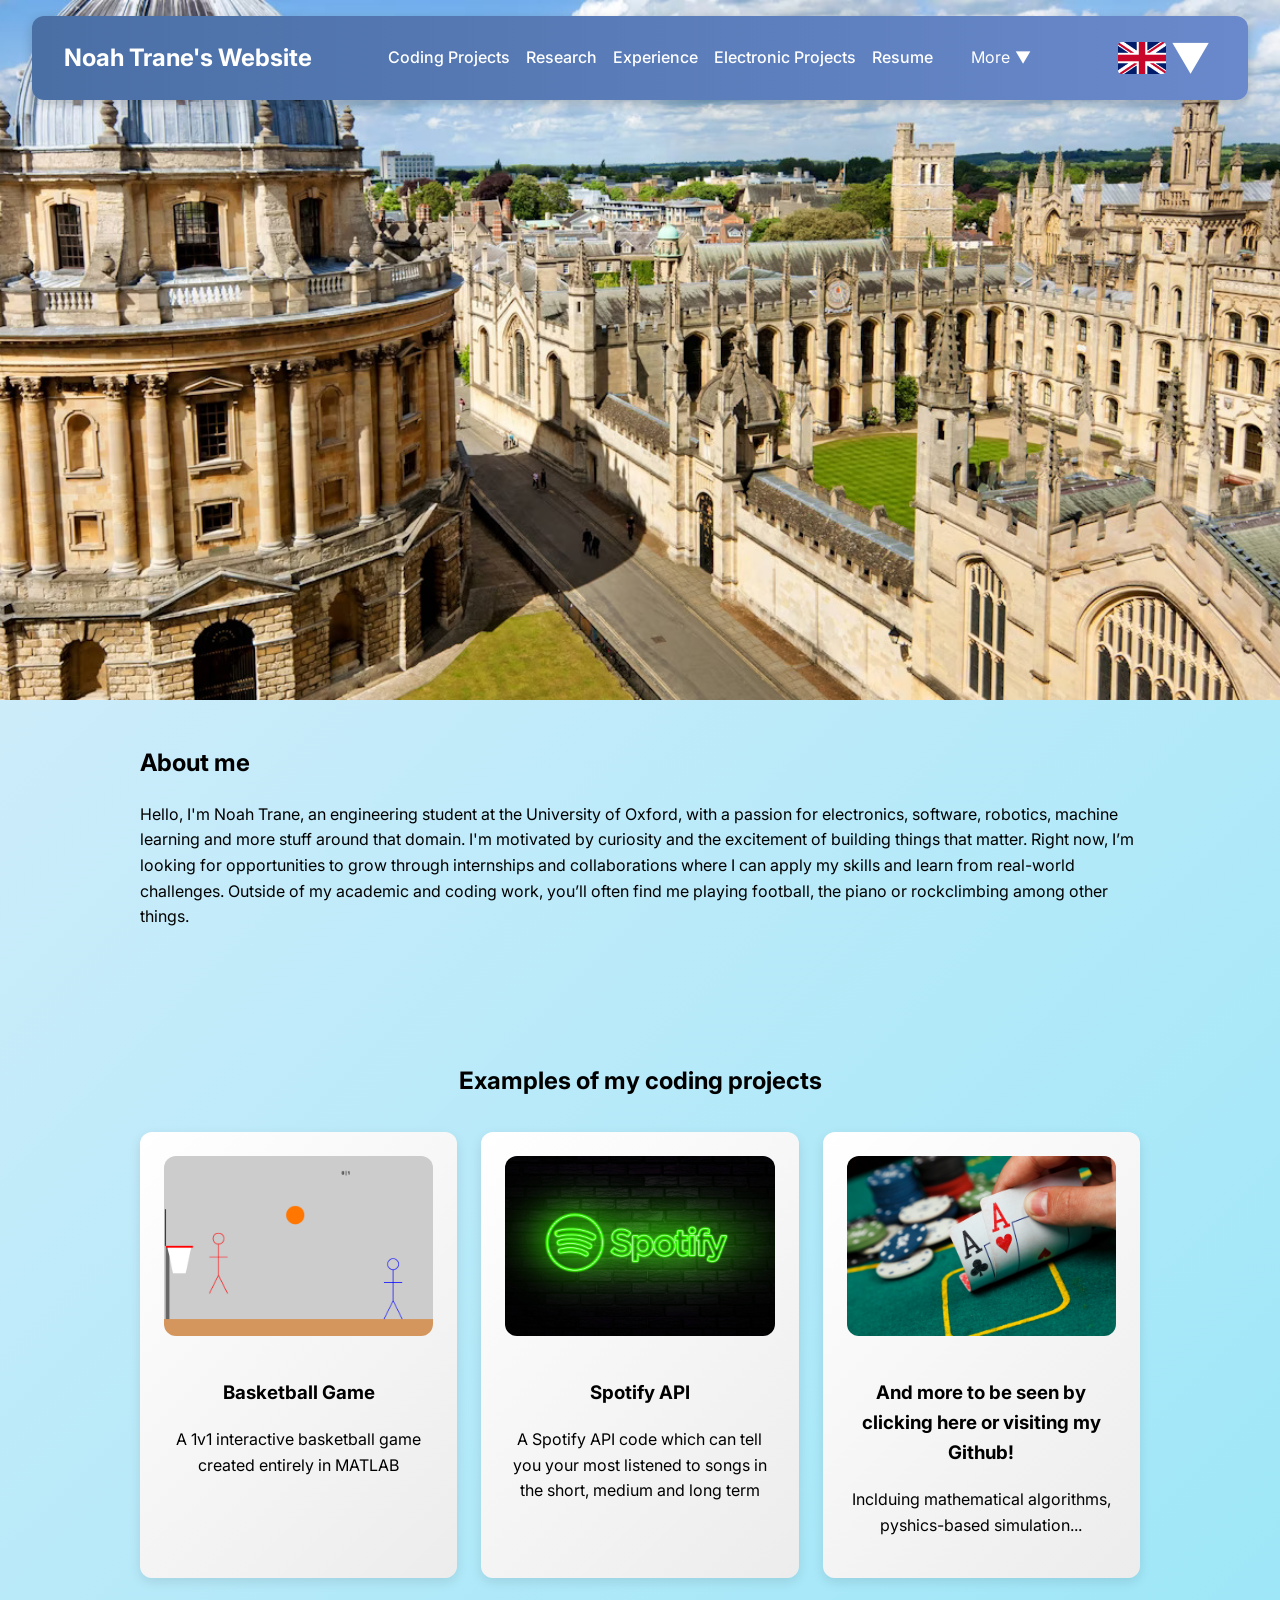
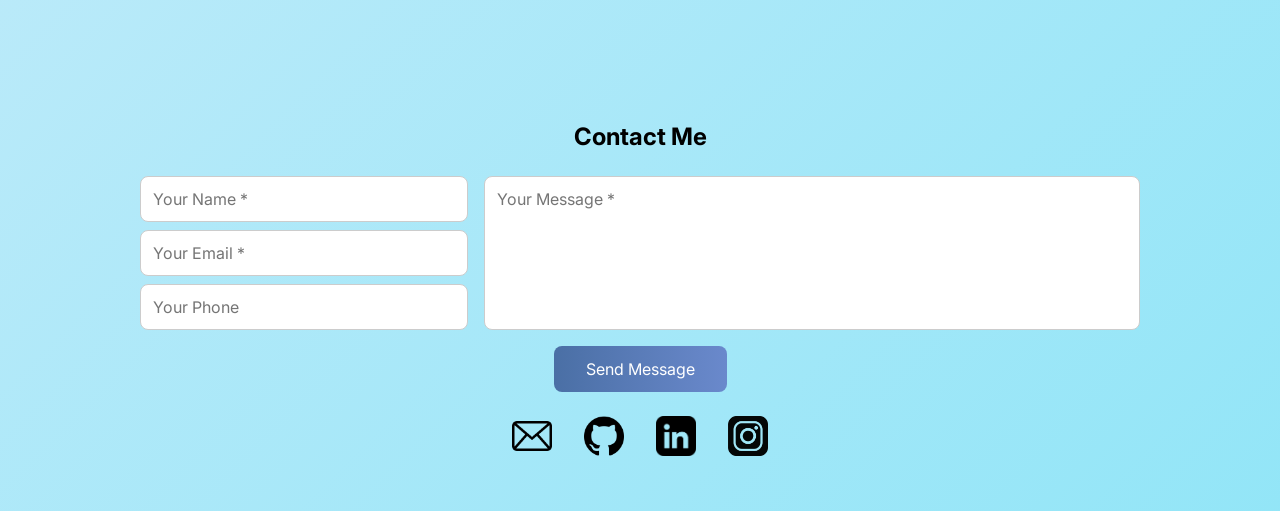
==== index.html @ 53fa706b "new clean version" ====
<!DOCTYPE html>
<html lang="en">
<head>
  <meta charset="UTF-8" />
  <meta name="viewport" content="width=device-width, initial-scale=1.0" />

  <title>Noah Trane | Portfolio</title>
  <link href="https://fonts.googleapis.com/css2?family=Inter:wght@400;600&display=swap" rel="stylesheet">
  <link rel="stylesheet" href="style.css" />
</head>
<body>


<!-- NAVBAR -->
  <header>
    <nav class="navbar">
      <h1 class="logo" data-i18n="header">Noah Trane's Website</h1>

      <ul class="nav-links">
        
        <li><a data-i18n="Coding-projects"></a></li>
        <li><a data-i18n="Research"></a></li>
        <li><a data-i18n="Experience"></a></li>
        <li><a data-i18n="Electronics"></a></li>
        <li><a data-i18n="CV" href="CV.pdf" target="_blank"></a></li>
        <li><a data-i18n="Contact""></a></li>
        <li class="dropdown">
            <button class="drop-btn">
             <p data-i18n="More"></p> <span class="arrow">▼</span>
            </button>
            <ul class="drop-menu">
                <li><a data-i18n="Personal"></a></li>
                <li><a href="#hobby">Hobbies</a></li>
                <li><a href="#blog">Blog</a></li>
                <li><a href="#random">Random Stuff</a></li>
                <li><a data-i18n="contact"></a></li>
              <li><a href="donations.html" data-i18n="donations"></a></li>
            </ul>
          </li>
      </ul>

      <div class="navbar-right">
        <div class="social-links">
          <a href="https://www.linkedin.com/in/noahtrane" target="_blank">
            <img src="linkedin.png" alt="LinkedIn">
          </a>
          <a href="https://github.com/noahtrane" target="_blank">
            <img src="github.png" alt="GitHub">
          </a>
          <a href="https://www.instagram.com/noah_trane/" target="_blank">
            <img src="instagram.png" alt="Instagram">
          </a>
        </div>
        
        <!-- NEW: hamburger menu button -->
        <button class="hamburger">☰</button>


        <div class="lang-switcher">
          <button class="lang-btn">
            <img src="uk.png" alt="UK" class="flag main-flag">
            <span class="arrow">▼</span>
          </button>
          <ul class="lang-menu">
            <li><button><img src="uk.png" alt="UK" class="flag"></button></li>
            <li><button><img src="france.png" alt="France" class="flag"></button></li>
          </ul>
        </div>
      </div>
    </nav>
  </header>

  

  <main>
    <section class="hero"></section>

    <!-- ABOUT ME -->
    <section id="about">
      <h2 data-i18n="about_title">About Me</h2>
      <p data-i18n="about"> bio </p>
    </section>


    <!-- CODING PROJECTS -->
    <section id="projects" class="projects">
      <h2 data-i18n="coding_title">Examples of my coding projects</h2>

      <div class="project-scroll">
        <div class="project-card">
          <img src="basketball2.png" alt="MATLAB Game Screenshot">
          <h3 data-i18n="basketball_title"></h3>
          <p data-i18n="basketball"></p>
        </div>

        <div class="project-card">
          <img src="spotify.jpg" alt="Poker">
          <h3 data-i18n="spotify_title"></h3>
          <p data-i18n="spotify"></p>
        </div>

        <div class="project-card">
          <img src="poker.jpg" alt="Placeholder">
          <h3 data-i18n="and-more-title"></h3>
          <p data-i18n="and-more"></p>
        </div>




      </div>
    </section>


  <section id="contact" class="contact">
    <h2>Contact Me</h2>
    
    <form class="contact-form" action="mailto:noah.trane.contact@gmail.com" method="post" enctype="text/plain">
      <div class="form-row">
        <div class="form-left">
          <input type="text" name="name" data-i18n-placeholder="placeholder_name" required>
          <input type="email" name="email" data-i18n-placeholder="placeholder_email" required>
          <input type="tel" name="phone" data-i18n-placeholder="placeholder_phone">
        </div>
        <div class="form-right">
          <textarea name="message" data-i18n-placeholder="placeholder_message" required></textarea>
        </div>

      </div>
      <div class="form-submit">
        <button type="submit" class="btn" data-i18n="send"></button>
      </div>
    </form>

    <div class="contact-links">
      <a href="mailto:noah.trane.contact@gmail.com">
        <img src="email.png" alt="email">
      </a>
      <a href="https://github.com/noahtrane" target="_blank">
        <img src="github.png" alt="github">
      </a>
      <a href="https://www.linkedin.com/in/noahtrane/" target="_blank">
        <img src="linkedin.png" alt="linkedin">
      </a>
      <a href="https://www.instagram.com/noah_trane/" target="_blank">
        <img src="instagram.png" alt="Instagram">
    </div>
  </section>





  </main>
</body>
</html>


<script>

  // --- NAVBAR SCROLLING --- //
  const navbar = document.querySelector('.navbar');
  let isScrolled = false;

  // Smooth scroll toggle (only fires when state changes)
  window.addEventListener('scroll', () => {
    if (window.scrollY > 10 && !isScrolled) {
      navbar.classList.add('scrolled');
      isScrolled = true;
    } else if (window.scrollY <= 10 && isScrolled) {
      navbar.classList.remove('scrolled');
      isScrolled = false;
    }
  });

  // --- HAMBURGER MENU --- //
  const hamburger = document.querySelector('.hamburger');
  const navLinks = document.querySelector('.nav-links');

  hamburger.addEventListener('click', () => {
    navLinks.classList.toggle('show');
  });


  // --- MORE MENU OPENING SYSTEM //

  const dropBtn = document.querySelector('.drop-btn');
  const dropMenu = document.querySelector('.drop-menu');

  dropBtn.addEventListener('click', () => {
    dropMenu.classList.toggle('show');
    dropBtn.classList.toggle('active');
  });

  // close if clicking outside
  document.addEventListener('click', (e) => {
    if (!dropBtn.contains(e.target) && !dropMenu.contains(e.target)) {
      dropMenu.classList.remove('show');
      dropBtn.classList.remove('active');
    }
  });

  // --- TRANSLATION SYSTEM --- //
  async function loadTranslations(lang) {
    try {
      const res = await fetch("translations.json");
      const translations = await res.json();

      // Update normal text
      document.querySelectorAll("[data-i18n]").forEach(el => {
        const key = el.getAttribute("data-i18n");
        if (translations[lang] && translations[lang][key]) {
          el.textContent = translations[lang][key];
        }
      });

      // Update placeholders
      document.querySelectorAll("[data-i18n-placeholder]").forEach(el => {
        const key = el.getAttribute("data-i18n-placeholder");
        if (translations[lang] && translations[lang][key]) {
          el.placeholder = translations[lang][key];
        }
      });

      // remember language in localStorage
      localStorage.setItem("preferredLang", lang);
    } catch (err) {
      console.error("Could not load translations:", err);
    }
  }



  // --- language switching logic ---
  const langBtn = document.querySelector('.lang-btn');
  const langMenu = document.querySelector('.lang-menu');
  const mainFlag = langBtn.querySelector('.flag'); // main flag <img>
  const menuFlags = document.querySelectorAll('.lang-menu .flag');

  // toggle dropdown
  langBtn.addEventListener('click', () => {
    langMenu.classList.toggle('show');
    langBtn.classList.toggle('active');
  });

  // close dropdown if clicking outside
  document.addEventListener('click', (e) => {
    if (!langBtn.contains(e.target) && !langMenu.contains(e.target)) {
      langMenu.classList.remove('show');
      langBtn.classList.remove('active');
    }
  });

  // when a flag is clicked
  menuFlags.forEach(flag => {
    flag.parentElement.addEventListener('click', () => {
      const lang = flag.alt === "UK" ? "en" : "fr";

      // update main flag image
      mainFlag.src = flag.src;
      mainFlag.alt = flag.alt;

      // load translations
      loadTranslations(lang);

      // close dropdown
      langMenu.classList.remove('show');
      langBtn.classList.remove('active');
    });
  });

const savedLang = localStorage.getItem("preferredLang");
const defaultLang = savedLang || "en"; // force English if nothing saved
loadTranslations(defaultLang);

// also update the main flag when loading
mainFlag.src = defaultLang === "en" ? "uk.png" : "france.png";
mainFlag.alt = defaultLang === "en" ? "UK" : "France";
</script>
---- style.css ----
/* --------------------
   BASE = MOBILE FIRST
   -------------------- */


/* BODY */

body {
  margin: 0;
  font-family: 'Inter', sans-serif;
  line-height: 1.6;
  padding: 0;

  background-image: url("phonebackground.jpg"),
                    linear-gradient(135deg, #dceefb, #91e5f7fb);
  background-repeat: no-repeat, no-repeat;
  background-position: center top, center;
  background-size: auto 700px, cover; /* 👈 fixed height */
  
}



/* NAVBAR */
header {
  position: sticky;
  top: 0;
  z-index: 1000;
  color: white;
}

/* Navbar header */

.navbar {
  display: flex;
  justify-content: space-between;
  align-items: center;
  padding: 0.75rem 1rem;
  background: linear-gradient(90deg, #4a6fa5, #6a89cc);
  backdrop-filter: blur(8px);
  border-radius: 12px;
  margin: 0.5rem 1rem;
  box-shadow: 0 4px 12px rgba(0,0,0,0.2);
  transition: all 1s ease;
}

.navbar.scrolled {
  margin: 0;
  border-radius: 0;
  border-left: none;
  border-right: none;
}

/* Nav links, hover, underline */
.nav-links a {
  text-decoration: none;
  color: white;
  font-weight: 500;
  position: relative;
}
.nav-links a::after {
  content: '';
  position: absolute;
  bottom: -4px;
  left: 0;
  width: 0;
  height: 2px;
  background: #e5f7fb;
  transition: width 0.3s;
}
.nav-links a:hover::after {
  width: 100%;
}
.nav-links > li {
  display: flex;
  align-items: center;
}
.nav-links a:hover {
  color: #ffffff;
}

/* Stuff in navbar */

.logo {
  margin: 0 auto;
  text-align: center;
  font-size: 1.2rem;
  font-weight: bold;
  text-decoration: none;
}

.navbar .social-links img {
  vertical-align: middle; /* aligns with text if inline */
  margin-top: 2px;       /* 👈 adjust up/down as needed */
}

.nav-links {
  list-style: none;
  gap: 1rem;
  margin: 0;
  padding: 0;
}

/* Right-hand side of navbar */
.navbar-right {
  display: flex;
  align-items: center;
  gap: 2rem;
}

/* Social links */
.social-links {
  display: flex;
  align-items: center;
  gap: 2rem;
}
.social-links img {
  width: 2.5rem;
  height: 2.5rem;
  object-fit: contain;
  cursor: pointer;
  transition: opacity 0.2s ease;
}
.social-links img:hover {
  opacity: 0.8;
}

/* Dropdown */
.dropdown { position: relative; }
.drop-btn {
  background: transparent;
  border: none;
  color: #fff;
  font: inherit;
  cursor: pointer;
  display: flex;
  align-items: center;
  gap: 0.3rem;
}
.drop-btn .arrow { transition: transform 0.3s ease; }
.drop-menu {
  display: none;
  position: absolute;
  top: 120%;
  left: 0;
  background: #121212;
  border-radius: 8px;
  list-style: none;
  margin: 0;
  padding: 0.5rem 0;
  box-shadow: 0 4px 12px rgba(0,0,0,0.2);
  min-width: 160px;
}
.drop-menu li a {
  display: block;
  padding: 0.5rem 1rem;
  text-decoration: none;
  color: white;
}
.drop-menu li a:hover { background: rgba(255,255,255,0.1); }
.drop-menu.show { display: block; }
.drop-btn.active .arrow { transform: rotate(180deg); }
.drop-menu li { display: block; }

/* mobile: hide nav, socials, lang */
.nav-links { display: none; }
.lang-switcher { display: none; }
.navbar .social-links { display: none; }

/* Hamburger (mobile only by default) */
.hamburger {
  position: absolute;
  left: 0.5rem;
  top: 44%;
  transform: translateY(-50%);
  font-size: 1.8rem;
  background: none;
  border: none;
  cursor: pointer;
}

/* nav links when menu toggled */
.nav-links.show {
  display: flex;
  flex-direction: column;
  position: absolute;
  top: 100%;
  left: 0;
  right: 0;
  background: white;
  padding: 1rem;
  box-shadow: 0 4px 8px rgba(0,0,0,0.2);
}

.drop-menu,
.lang-menu {
  position: static;
  box-shadow: none;
}



/* CONTACT FORM (mobile stacked) */
.form-row {
  flex-direction: column;
}
.form-right {
  flex: unset;
}



/* LANGUAGUE SWITCHER */
.lang-switcher { position: relative; }
.lang-btn {
  background: transparent;
  border: none;
  color: #fff;
  font-size: 2.5rem;
  display: flex;
  align-items: center;
  gap: 0.3rem;
  cursor: pointer;
}
.lang-btn img {
  width: 3rem;
  height: 2rem;
  border-radius: 4px;
}
.lang-menu {
  display: none;
  position: absolute;
  right: 0;
  top: 120%;
  background: #121212;
  border-radius: 8px;
  list-style: none;
  margin: 0;
  padding: 0.5rem 0;
  box-shadow: 0 4px 12px rgba(0,0,0,0.2);
}
.lang-menu img {
  width: 3rem;
  height: 2rem;
  border-radius: 4px;
}
.lang-menu li button {
  background: transparent;
  border: none;
  font-size: 2.5rem;
  cursor: pointer;
  padding: 0.5rem 1rem;
}
.lang-menu li button:hover { background: rgba(255,255,255,0.1); }
.lang-menu.show { display: block; }
.arrow { display: inline-block; transition: transform 0.3s ease; }
.lang-btn.active .arrow { transform: rotate(180deg); }

/* About section */
#about {
  padding-top: 17rem;
  margin-top: 17rem;
}

/* Main sections */
section {
  padding: 3rem;
  max-width: 1000px;
  margin: auto;
}

/* Projects */
.projects {
  padding: 3rem 2rem;
  background: transparent;
}

.projects h2 {
  text-align: center;
  margin-bottom: 2rem;
}

/* Card styling */
.project-card {
  background: linear-gradient(135deg, #ffffff, #ececec);
  border-radius: 12px;
  text-align: center;
  padding: 1.5rem;
  margin-bottom: 1.5rem;
  box-shadow: 0 4px 12px rgba(0,0,0,0.1);
  transition: transform 0.2s ease, box-shadow 0.2s ease;
}

.project-card img {
  width: 100%;
  height: 180px;
  object-fit: cover;
  border-radius: 12px;
  margin-bottom: 1rem;
}

.project-card:hover {
  transform: translateY(-5px);
  box-shadow: 0 6px 16px rgba(0,0,0,0.15);
  transition: 0.5s;
  border-radius: 12px;
}

/* ---- Responsive Layout ---- */

/* Default = stacked (mobile first) */
.project-scroll {
  display: grid;
  grid-template-columns: 1fr;
  gap: 1.5rem;
}

/* Contact */
input, textarea, button {
  font-family: inherit;
  font-size: 1rem;
}
.contact {
  max-width: 1000px;
  margin: auto;
  padding: 3rem 1rem;
  text-align: center;
}
.form-row { display: flex; gap: 1rem; align-items: stretch; margin-bottom: 0; }
.form-left { flex: 1; display: flex; flex-direction: column; gap: 0.5rem; }
.form-left input {
  padding: 0.75rem;
  border: 1px solid #ccc;
  border-radius: 8px;
  font-size: 1rem;
}
.form-right { flex: 2; display: flex; }
.form-right textarea {
  flex: 1;
  padding: 0.75rem;
  border: 1px solid #ccc;
  border-radius: 8px;
  font-size: 1rem;
  resize: none;
}
.form-submit { margin-top: 1rem; }
.btn {
  background: linear-gradient(90deg, #4a6fa5, #6a89cc);
  color: white;
  border: none;
  padding: 0.8rem 2rem;
  border-radius: 8px;
  font-size: 1rem;
  cursor: pointer;
  transition: transform 0.2s ease;
}
.btn:hover { transform: scale(1.05); }
.contact-links {
  display: flex;
  justify-content: center;
  gap: 2rem;
  margin-top: 1.5rem;
}
.contact-links img {
  width: 40px;
  height: 40px;
  object-fit: contain;
  transition: transform 0.2s ease, opacity 0.2s ease;
  cursor: pointer;
}
.contact-links img:hover {
  transform: scale(1.2);
  opacity: 0.8;
}

/* --------------------
   LARGE PHONE SMALL TABLET
   -------------------- */
@media (min-width: 481px) {
  body{
    background-image: url("tabletbackground.jpg"),
                      linear-gradient(135deg, #dceefb, #91e5f7fb);
    background-repeat: no-repeat, no-repeat;
    background-position: center top, center;
    background-size: auto 700px, cover; /* 👈 fixed height */
  }

}


/* --------------------
   TABLET LANDSCAPE
   -------------------- */
@media (min-width: 768px) {
  .project-scroll {
    grid-template-columns: repeat(2, 1fr);
  }
  .social-links { display: flex; gap: 2rem; }
}


/* --------------------
   DESKTOP & LAPTOP
   -------------------- */
@media (min-width: 1188px) {
  body {
    background-image: url("background.jpg"), linear-gradient(135deg, #dceefb, #91e5f7fb);
    background-repeat: no-repeat, no-repeat;
    background-position: center top, center;
    background-size: auto 700px, cover; /* 👈 fixed height */
  }

  .hamburger { display: none; }

  .nav-links { display: flex; gap: 1rem; }
  .navbar { display: flex; gap: 2rem; }
  .lang-switcher { display: inline-block; }
    
  .lang-switcher { display: inline-block; }

  .project-scroll {
    grid-template-columns: repeat(3, 1fr);
  }

  #about {
  padding-top: 16rem;
  margin-top: 16rem;
}
  .logo {
    margin: 0;
    font-size: 1.5rem;
  }

  .navbar {
    margin: 1rem 2rem;
    padding: 0.75rem 2rem;
  }

  .form-row {
    flex-direction: row;
    align-items: stretch;
  }
  .form-right { flex: 2; }
  .form-left { flex: 1; }

    .drop-menu {
    position: absolute;
    top: 120%;
    left: 0;
    background: #121212;
    border-radius: 8px;
    box-shadow: 0 4px 12px rgba(0,0,0,0.2);
    min-width: 160px;
    padding: 0.5rem 0;
    display: none; /* default hidden */
  }

  .drop-menu.show {
    display: block;
  }
  
}


/* --------------------
   LARGER LAPTOP & DESKTOPS
   -------------------- */
@media (min-width: 1404px) {

.navbar .social-links { display: flex; gap: 2rem; }

}
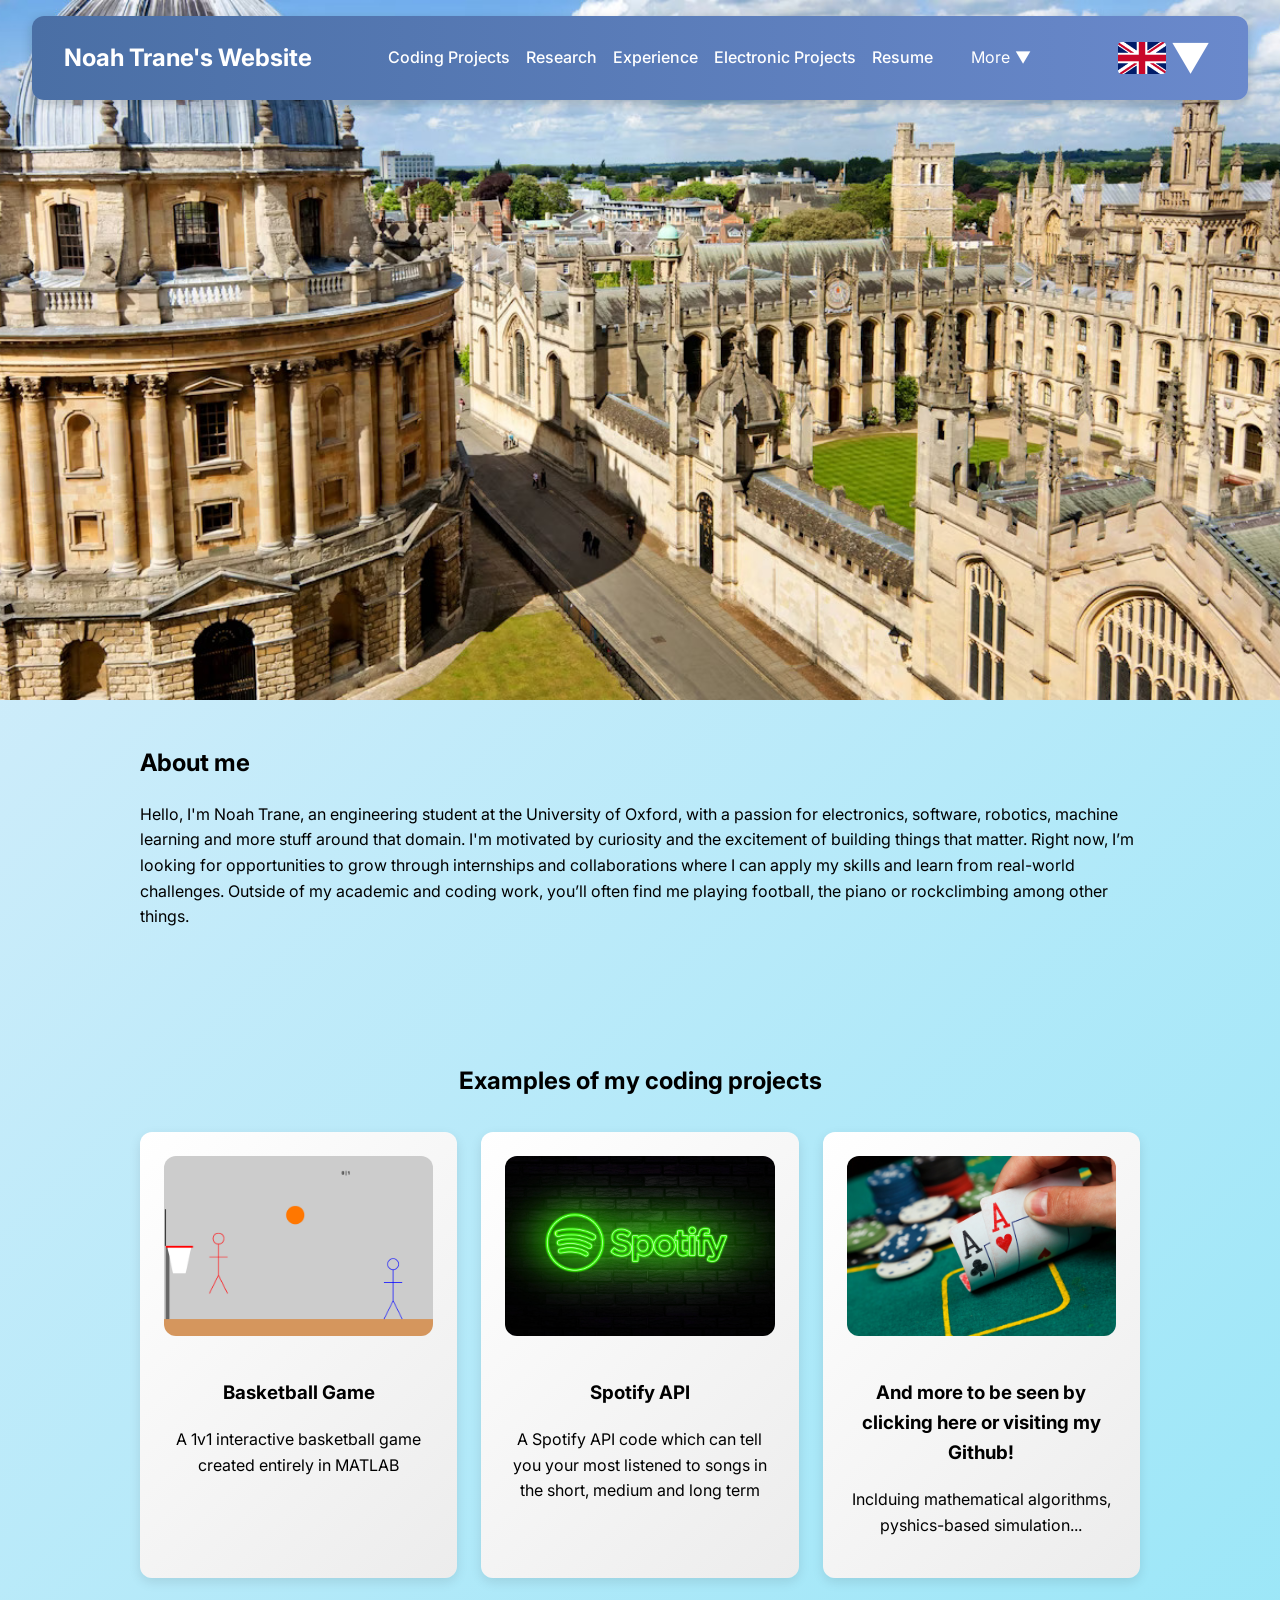
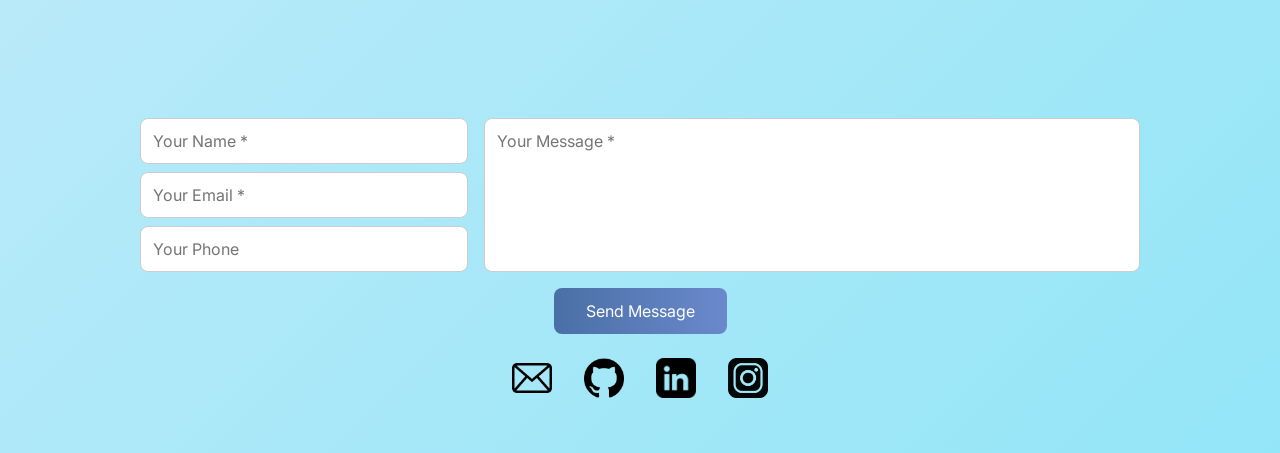
==== commit 8d1eb749: "update: styling, images, mobile fixes" ====
--- a/index.html
+++ b/index.html
@@ -14,25 +14,25 @@
 <!-- NAVBAR -->
   <header>
     <nav class="navbar">
-      <h1 class="logo" data-i18n="header">Noah Trane's Website</h1>
+      <h1 class="logo" data-i18n="header"></h1>
 
       <ul class="nav-links">
         
-        <li><a data-i18n="Coding-projects"></a></li>
-        <li><a data-i18n="Research"></a></li>
-        <li><a data-i18n="Experience"></a></li>
-        <li><a data-i18n="Electronics"></a></li>
+        <li><a href="progress.html" data-i18n="Coding-projects"></a></li>
+        <li><a href="progress.html" data-i18n="Research"></a></li>
+        <li><a href="progress.html" data-i18n="Experience"></a></li>
+        <li><a href="progress.html" data-i18n="Electronics"></a></li>
         <li><a data-i18n="CV" href="CV.pdf" target="_blank"></a></li>
-        <li><a data-i18n="Contact""></a></li>
+        <li><a href="progress.html" data-i18n="Contact""></a></li>
         <li class="dropdown">
             <button class="drop-btn">
              <p data-i18n="More"></p> <span class="arrow">▼</span>
             </button>
             <ul class="drop-menu">
-                <li><a data-i18n="Personal"></a></li>
-                <li><a href="#hobby">Hobbies</a></li>
-                <li><a href="#blog">Blog</a></li>
-                <li><a href="#random">Random Stuff</a></li>
+                <li><a href="progress.html" data-i18n="Personal"></a></li>
+                <li><a href="progress.html">Hobbies</a></li>
+                <li><a href="progress.html">Blog</a></li>
+                <li><a href="progress.html">Random Stuff</a></li>
                 <li><a data-i18n="contact"></a></li>
               <li><a href="donations.html" data-i18n="donations"></a></li>
             </ul>
@@ -77,33 +77,38 @@
 
     <!-- ABOUT ME -->
     <section id="about">
-      <h2 data-i18n="about_title">About Me</h2>
-      <p data-i18n="about"> bio </p>
+      <h2 data-i18n="about_title"></h2>
+      <p data-i18n="about"></p>
     </section>
 
 
     <!-- CODING PROJECTS -->
     <section id="projects" class="projects">
-      <h2 data-i18n="coding_title">Examples of my coding projects</h2>
+      <h2 data-i18n="coding_title"></h2>
 
       <div class="project-scroll">
-        <div class="project-card">
+        <a href="https://github.com/noahtrane/Basketball-game" target="_blank" class="project-card">
           <img src="basketball2.png" alt="MATLAB Game Screenshot">
           <h3 data-i18n="basketball_title"></h3>
           <p data-i18n="basketball"></p>
-        </div>
-
-        <div class="project-card">
-          <img src="spotify.jpg" alt="Poker">
+        </a>
+
+
+
+        <a href="https://github.com/noahtrane/Spotify-wrapped" class="project-card" target="_blank">
+          <img src="spotify.jpg" alt="Spotify project screenshot">
           <h3 data-i18n="spotify_title"></h3>
           <p data-i18n="spotify"></p>
-        </div>
-
-        <div class="project-card">
+        </a>
+
+         
+
+        <a href="https://github.com/noahtrane" target="_blank" class="project-card">
           <img src="poker.jpg" alt="Placeholder">
           <h3 data-i18n="and-more-title"></h3>
           <p data-i18n="and-more"></p>
-        </div>
+        </a>
+
 
 
 
@@ -113,7 +118,7 @@
 
 
   <section id="contact" class="contact">
-    <h2>Contact Me</h2>
+    <h2 data-i18n-placeholder="contact"> </h2>
     
     <form class="contact-form" action="mailto:noah.trane.contact@gmail.com" method="post" enctype="text/plain">
       <div class="form-row">
--- a/style.css
+++ b/style.css
@@ -177,6 +177,7 @@
   background: none;
   border: none;
   cursor: pointer;
+  color: black; /* or any color you want */
 }
 
 /* nav links when menu toggled */
@@ -273,6 +274,7 @@
 .projects {
   padding: 3rem 2rem;
   background: transparent;
+  
 }
 
 .projects h2 {
@@ -282,6 +284,7 @@
 
 /* Card styling */
 .project-card {
+  display: block; 
   background: linear-gradient(135deg, #ffffff, #ececec);
   border-radius: 12px;
   text-align: center;
@@ -289,6 +292,7 @@
   margin-bottom: 1.5rem;
   box-shadow: 0 4px 12px rgba(0,0,0,0.1);
   transition: transform 0.2s ease, box-shadow 0.2s ease;
+  text-decoration: none;
 }
 
 .project-card img {
@@ -306,7 +310,12 @@
   border-radius: 12px;
 }
 
-/* ---- Responsive Layout ---- */
+.project-card,
+.project-card h3,
+.project-card p {
+  text-decoration: none;
+  color: inherit;
+}
 
 /* Default = stacked (mobile first) */
 .project-scroll {
@@ -458,7 +467,7 @@
   .drop-menu.show {
     display: block;
   }
-  
+
 }
 
 
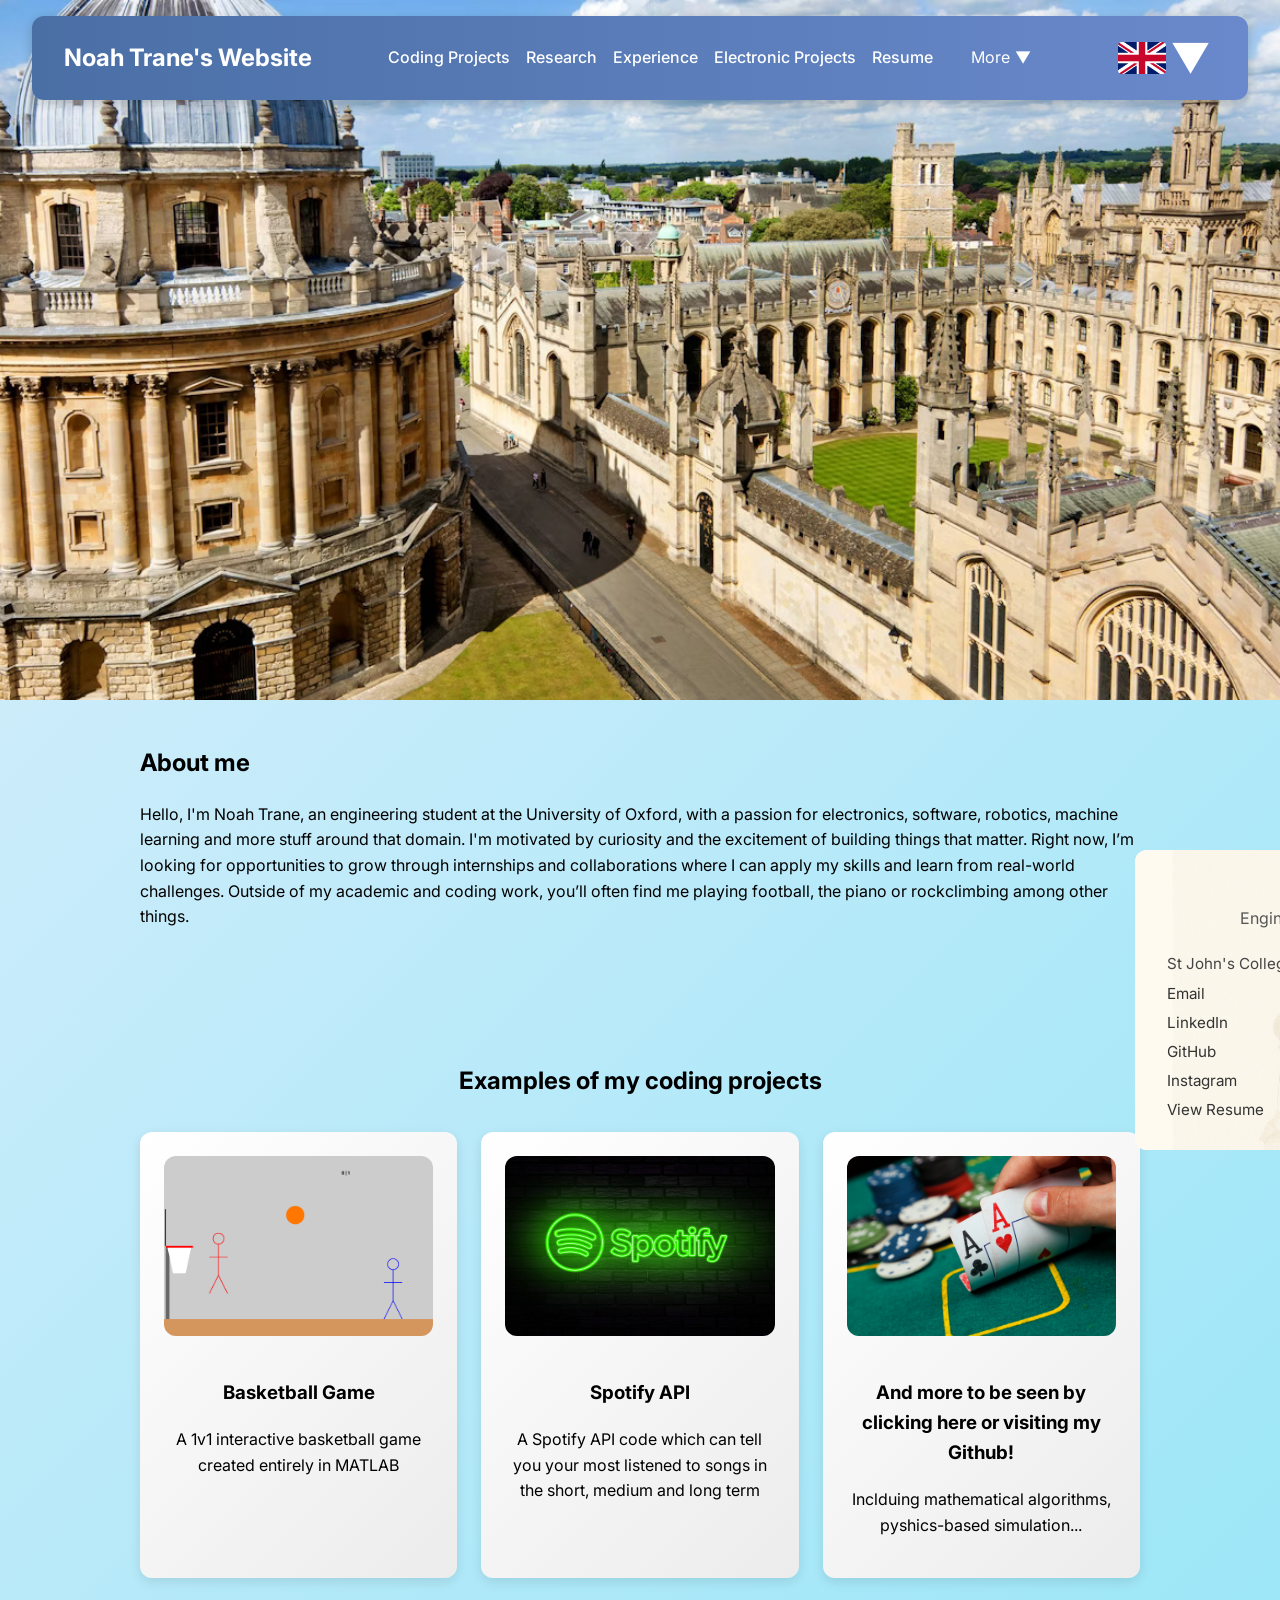
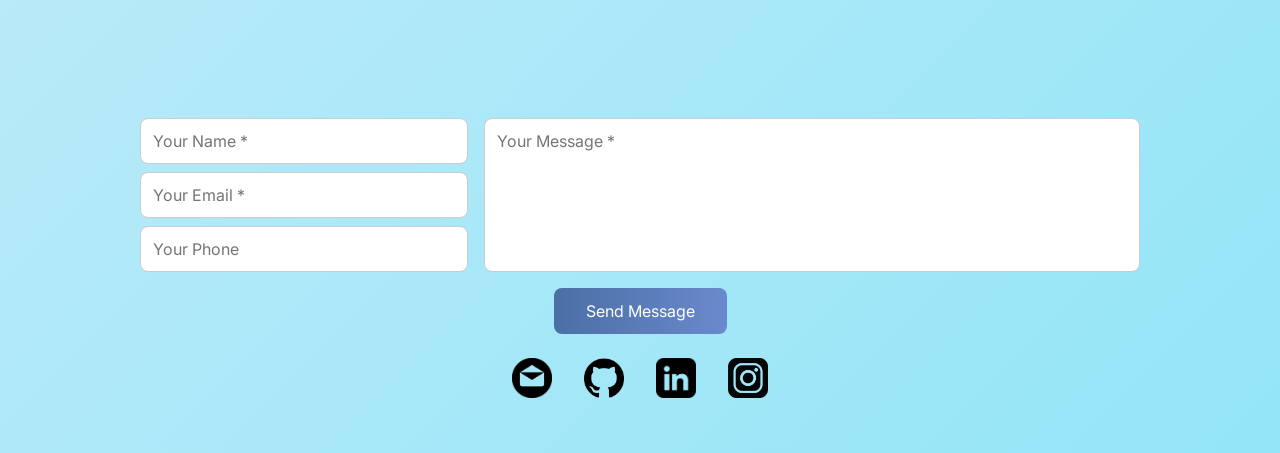
==== commit a94056b3: "new clean version" ====
--- a/index.html
+++ b/index.html
@@ -149,9 +149,37 @@
       </a>
       <a href="https://www.instagram.com/noah_trane/" target="_blank">
         <img src="instagram.png" alt="Instagram">
+      </a>
     </div>
   </section>
 
+
+  <!-- Business Card Widget -->
+  <div class="card-overlay"></div>
+
+  <div class="card-container" id="cardContainer">
+    <div class="card">
+      <!-- FRONT (blank white side) -->
+      <div class="card-face card-front">
+        <h2 data-i18n="name"></h2>
+        <p data-i18n="bio"></p>
+      <ul class="contact-list">
+      <li data-i18n="address"></li>
+      <li><a href="mailto:noah.trane.contact@gmail.com">Email</a></li>
+      <li><a href="https://www.linkedin.com/in/noahtrane" target="_blank">LinkedIn</a></li>
+      <li><a href="https://github.com/noahtrane" target="_blank">GitHub</a></li>
+      <li><a href="https://www.instagram.com/noah_trane/" target="_blank">Instagram</a></li>
+      <li><a href="CV.pdf" target="_blank">View Resume</a></li>
+    </ul>
+      </div>
+
+      <!-- BACK (info side) -->
+  <div class="card-face card-back">
+
+
+
+    <p class="tagline">“Creative coder & problem solver.”</p>
+  </div>
 
 
 
@@ -281,5 +309,34 @@
 // also update the main flag when loading
 mainFlag.src = defaultLang === "en" ? "uk.png" : "france.png";
 mainFlag.alt = defaultLang === "en" ? "UK" : "France";
+
+
+const cardContainer = document.getElementById("cardContainer");
+const card = cardContainer.querySelector(".card");
+const overlay = document.querySelector(".card-overlay");
+
+cardContainer.addEventListener("click", (e) => {
+  // ✅ don’t flip if a link (or child of link) is clicked
+  if (e.target.tagName === "A") {
+    return;
+  }
+
+  if (!cardContainer.classList.contains("open")) {
+    cardContainer.classList.add("open");
+    overlay.classList.add("active");
+  } else if (!card.classList.contains("flipped")) {
+    card.classList.add("flipped");
+  } else {
+    card.classList.remove("flipped");
+  }
+});
+
+// Close when clicking outside card
+overlay.addEventListener("click", () => {
+  cardContainer.classList.remove("open");
+  card.classList.remove("flipped");
+  overlay.classList.remove("active");
+});
+
 </script>
 
--- a/style.css
+++ b/style.css
@@ -452,21 +452,182 @@
   .form-right { flex: 2; }
   .form-left { flex: 1; }
 
-    .drop-menu {
-    position: absolute;
-    top: 120%;
-    left: 0;
-    background: #121212;
-    border-radius: 8px;
-    box-shadow: 0 4px 12px rgba(0,0,0,0.2);
-    min-width: 160px;
-    padding: 0.5rem 0;
-    display: none; /* default hidden */
-  }
+  .drop-menu {
+  position: absolute;
+  top: 120%;
+  left: 0;
+  background: #121212;
+  border-radius: 8px;
+  box-shadow: 0 4px 12px rgba(0,0,0,0.2);
+  min-width: 160px;
+  padding: 0.5rem 0;
+  display: none; /* default hidden */
+}
 
   .drop-menu.show {
     display: block;
   }
+/* ====== BUSINESS CARD WIDGET (MINIMAL) ====== */
+
+/* overlay */
+.card-overlay {
+  position: fixed;
+  inset: 0;
+  background: rgba(0,0,0,0.4);
+  opacity: 0;
+  pointer-events: none;
+  transition: opacity 0.3s ease;
+  z-index: 999;
+}
+.card-overlay.active {
+  opacity: 1;
+  pointer-events: auto;
+}
+
+/* container */
+.card-container {
+  position: fixed;
+  bottom: -250px; /* push further down */
+  right: -380px;  /* push further left */
+  width: 525px;
+  height: 300px;
+  cursor: pointer;
+  z-index: 1000;
+  transition: right 0.6s ease, bottom 0.6s ease, transform 0.6s ease;
+}
+
+
+/* open = slide into center */
+.card-container.open {
+  bottom: 50%;
+  right: 50%;
+  transform: translate(50%, 50%);
+}
+
+/* card */
+.card {
+  width: 100%;
+  height: 100%;
+  position: relative;
+  transform-style: preserve-3d;
+  transition: transform 0.6s ease;
+  background: #fff;
+  border-radius: 0; /* square corners */
+  border-radius: 12px;
+}
+
+/* flip state */
+.card.flipped {
+  transform: rotateY(180deg);
+}
+
+/* faces */
+.card-face {
+  position: absolute;
+  inset: 0;
+  backface-visibility: hidden;
+  display: flex;
+  justify-content: center;
+  align-items: center;
+  border-radius: 12px;
+}
+
+/* front = blank white */
+.card-front {
+  background: url("radcam.png");
+  background-repeat: no-repeat;         /* don’t repeat */
+  background-position: center;
+  background-size: 100%;
+  color: #333;
+  display: flex;
+  flex-direction: column;
+  justify-content: flex-start;  /* stack from top */
+  align-items: flex-start;      /* align left */
+  padding: 1.5rem 2rem;
+  text-align: left;
+}
+
+.card-front h2 {
+  position: absolute;
+  top: 1rem;          /* push to top */
+  left: 50%;
+  transform: translateX(-50%); /* center horizontally only */
+  margin: 0;
+  font-size: 1.6rem;
+  font-weight: 600;
+  
+}
+.card-front p {
+  align-self: center;       /* 👈 center the tagline only */
+  margin: 2rem 0 0;
+  font-size: 1rem;
+  color: #555;
+  text-align: center;       /* text centered inside its own width */
+}
+
+.card-back {
+  background: url("bod.png");
+  background-repeat: no-repeat;         /* don’t repeat */
+  background-position: center;
+  background-size: 100%;
+  transform: rotateY(180deg);
+  padding: 1.5rem 2rem;
+  display: flex;
+  flex-direction: column;
+  justify-content: flex-start;
+  text-align: left;
+}
+
+.card-back h3 {
+  margin: 0;
+  font-size: 1.4rem;
+  color: #333;
+}
+
+.card-back .subtitle {
+  margin: 0.2rem 0 1rem;
+  font-size: 1rem;
+  color: #555;
+}
+
+.contact-list {
+  list-style: none;
+  padding: 0;
+  margin: 1rem 0 0;
+  text-align: left;
+}
+
+.contact-list li {
+  margin: 0.3rem 0;
+  font-size: 0.95rem;
+  color: #444;
+}
+
+.contact-list a {
+  color: #333;              /* dark grey, matches text */
+  text-decoration: none;
+  text-decoration: none;
+  transition: color 0.3s ease;
+  
+}
+
+.contact-list a:hover {
+  color: #2b4f72;
+  text-decoration: underline;
+}
+
+.card-back .tagline {
+  margin-top: auto; /* pushes tagline to bottom */
+  font-size: 0.9rem;
+  color: #666;
+  font-style: italic;
+  text-align: center;
+}
+
+
+
+
+
 
 }
 
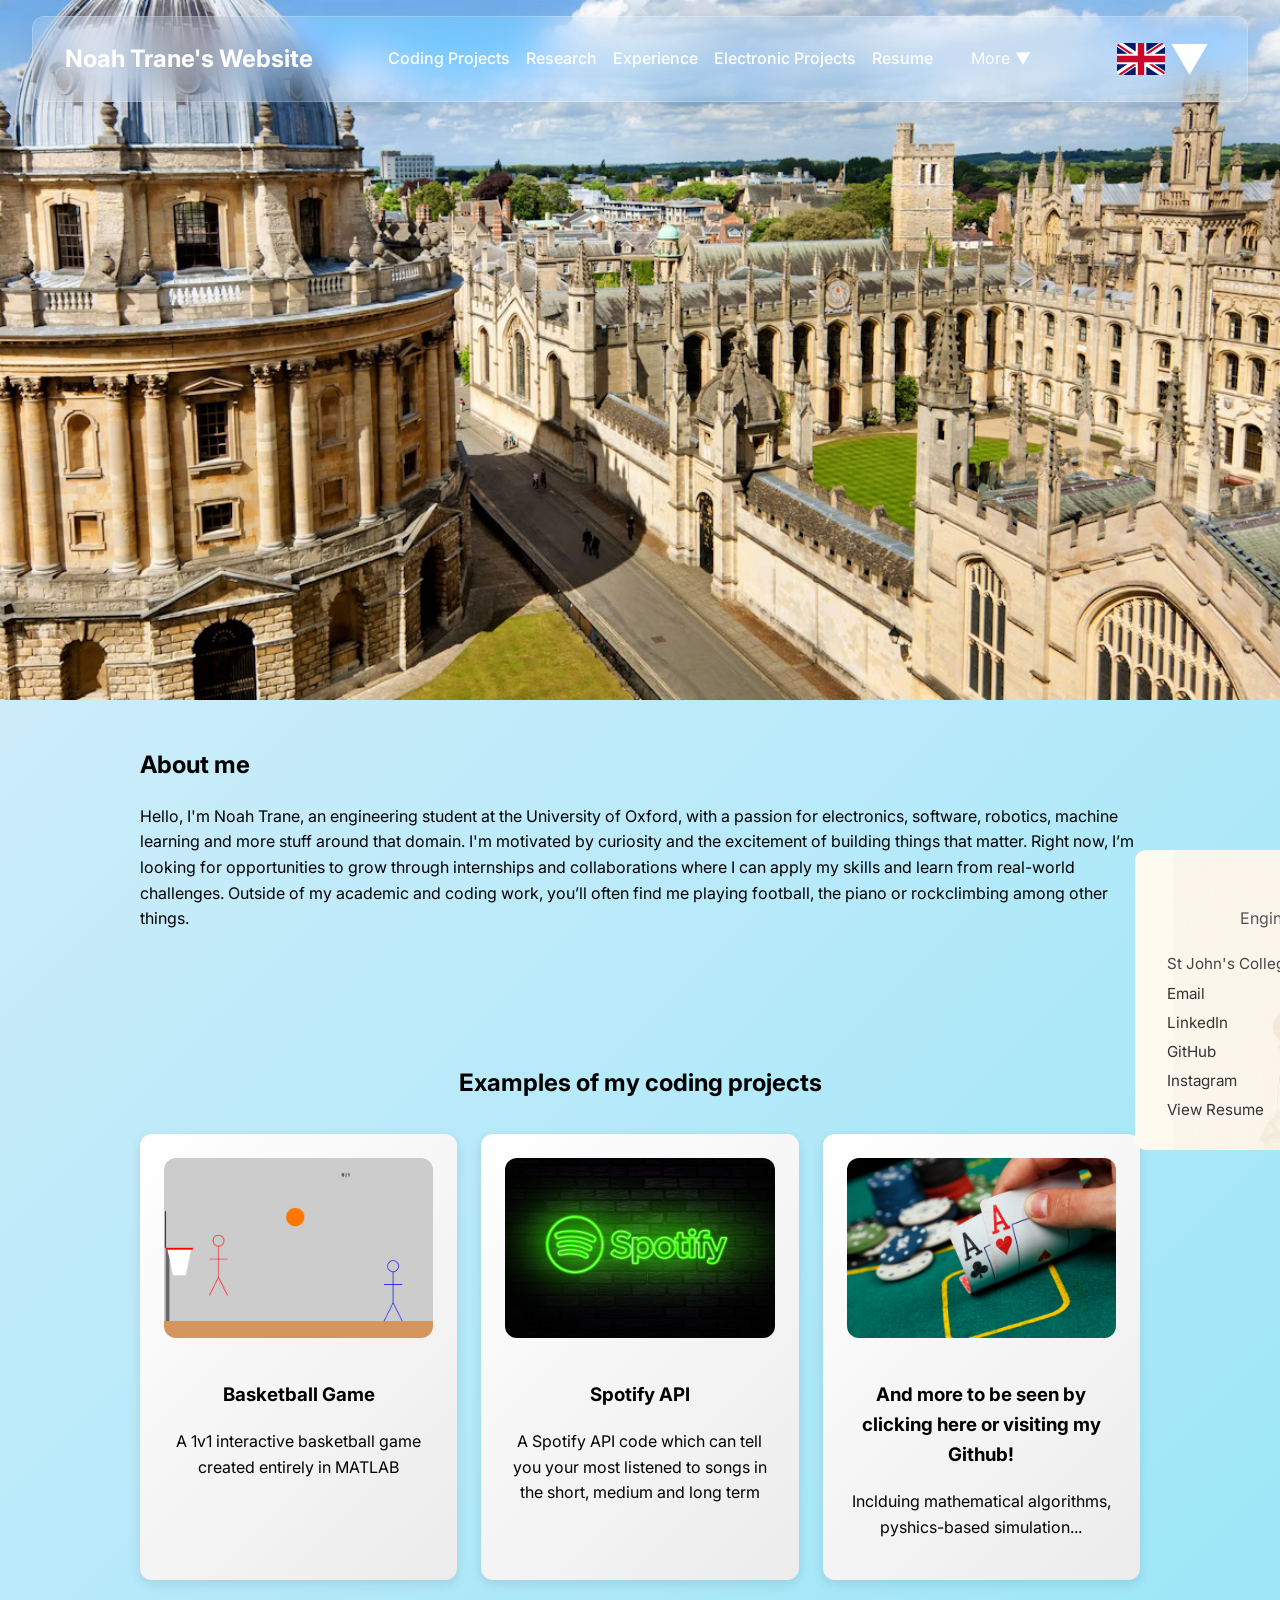
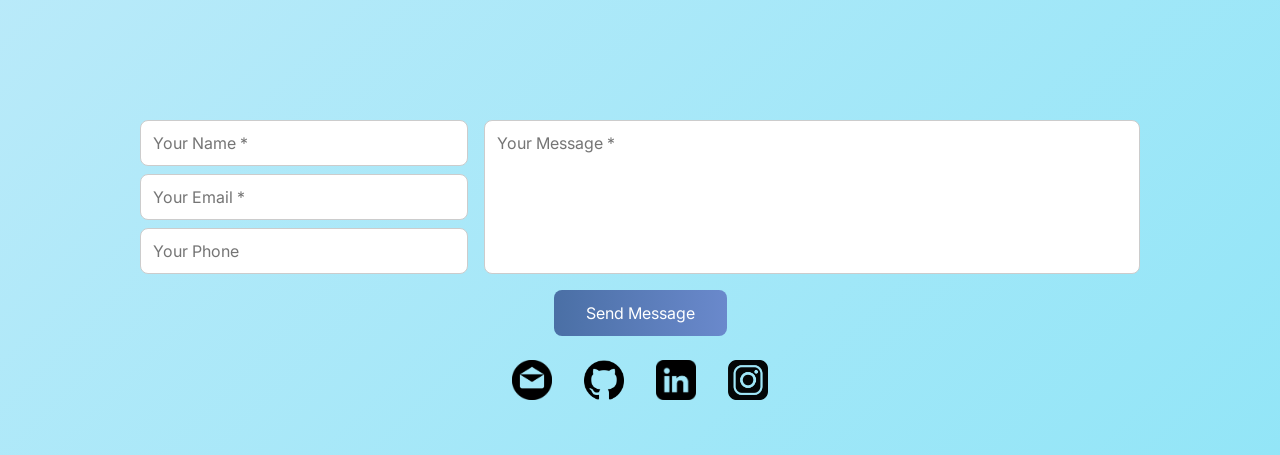
==== commit d491bd08: "new clean version" ====
--- a/index.html
+++ b/index.html
@@ -3,59 +3,58 @@
 <head>
   <meta charset="UTF-8" />
   <meta name="viewport" content="width=device-width, initial-scale=1.0" />
-
   <title>Noah Trane | Portfolio</title>
+
+  <!-- Fonts & Styles -->
   <link href="https://fonts.googleapis.com/css2?family=Inter:wght@400;600&display=swap" rel="stylesheet">
   <link rel="stylesheet" href="style.css" />
 </head>
 <body>
 
-
-<!-- NAVBAR -->
+  <!-- ================= NAVBAR ================= -->
   <header>
     <nav class="navbar">
       <h1 class="logo" data-i18n="header"></h1>
 
+      <!-- Navigation Links -->
       <ul class="nav-links">
-        
         <li><a href="progress.html" data-i18n="Coding-projects"></a></li>
         <li><a href="progress.html" data-i18n="Research"></a></li>
         <li><a href="progress.html" data-i18n="Experience"></a></li>
         <li><a href="progress.html" data-i18n="Electronics"></a></li>
-        <li><a data-i18n="CV" href="CV.pdf" target="_blank"></a></li>
-        <li><a href="progress.html" data-i18n="Contact""></a></li>
+        <li><a href="CV.pdf" target="_blank" data-i18n="CV"></a></li>
+        <li><a href="progress.html" data-i18n="Contact"></a></li>
+
+        <!-- Dropdown Menu -->
         <li class="dropdown">
-            <button class="drop-btn">
-             <p data-i18n="More"></p> <span class="arrow">▼</span>
-            </button>
-            <ul class="drop-menu">
-                <li><a href="progress.html" data-i18n="Personal"></a></li>
-                <li><a href="progress.html">Hobbies</a></li>
-                <li><a href="progress.html">Blog</a></li>
-                <li><a href="progress.html">Random Stuff</a></li>
-                <li><a data-i18n="contact"></a></li>
-              <li><a href="donations.html" data-i18n="donations"></a></li>
-            </ul>
-          </li>
+          <button class="drop-btn">
+            <p data-i18n="More"></p> <span class="arrow">▼</span>
+          </button>
+          <ul class="drop-menu">
+            <li><a href="progress.html" data-i18n="Personal"></a></li>
+            <li><a href="progress.html">Hobbies</a></li>
+            <li><a href="progress.html">Blog</a></li>
+            <li><a href="progress.html">Random Stuff</a></li>
+            <li><a data-i18n="contact"></a></li>
+            <li><a href="donations.html" data-i18n="donations"></a></li>
+          </ul>
+        </li>
       </ul>
 
+      <!-- Right Side: Socials, Hamburger, Language -->
       <div class="navbar-right">
+
+        <!-- Social Links -->
         <div class="social-links">
-          <a href="https://www.linkedin.com/in/noahtrane" target="_blank">
-            <img src="linkedin.png" alt="LinkedIn">
-          </a>
-          <a href="https://github.com/noahtrane" target="_blank">
-            <img src="github.png" alt="GitHub">
-          </a>
-          <a href="https://www.instagram.com/noah_trane/" target="_blank">
-            <img src="instagram.png" alt="Instagram">
-          </a>
-        </div>
-        
-        <!-- NEW: hamburger menu button -->
+          <a href="https://www.linkedin.com/in/noahtrane" target="_blank"><img src="linkedin.png" alt="LinkedIn"></a>
+          <a href="https://github.com/noahtrane" target="_blank"><img src="github.png" alt="GitHub"></a>
+          <a href="https://www.instagram.com/noah_trane/" target="_blank"><img src="instagram.png" alt="Instagram"></a>
+        </div>
+
+        <!-- Hamburger Menu -->
         <button class="hamburger">☰</button>
 
-
+        <!-- Language Switcher -->
         <div class="lang-switcher">
           <button class="lang-btn">
             <img src="uk.png" alt="UK" class="flag main-flag">
@@ -70,9 +69,10 @@
     </nav>
   </header>
 
-  
-
+  <!-- ================= MAIN CONTENT ================= -->
   <main>
+
+    <!-- HERO -->
     <section class="hero"></section>
 
     <!-- ABOUT ME -->
@@ -81,121 +81,107 @@
       <p data-i18n="about"></p>
     </section>
 
-
     <!-- CODING PROJECTS -->
     <section id="projects" class="projects">
       <h2 data-i18n="coding_title"></h2>
-
       <div class="project-scroll">
+
+        <!-- Basketball Game -->
         <a href="https://github.com/noahtrane/Basketball-game" target="_blank" class="project-card">
           <img src="basketball2.png" alt="MATLAB Game Screenshot">
           <h3 data-i18n="basketball_title"></h3>
           <p data-i18n="basketball"></p>
         </a>
 
-
-
-        <a href="https://github.com/noahtrane/Spotify-wrapped" class="project-card" target="_blank">
+        <!-- Spotify Wrapped -->
+        <a href="https://github.com/noahtrane/Spotify-wrapped" target="_blank" class="project-card">
           <img src="spotify.jpg" alt="Spotify project screenshot">
           <h3 data-i18n="spotify_title"></h3>
           <p data-i18n="spotify"></p>
         </a>
 
-         
-
+        <!-- More Projects -->
         <a href="https://github.com/noahtrane" target="_blank" class="project-card">
           <img src="poker.jpg" alt="Placeholder">
           <h3 data-i18n="and-more-title"></h3>
           <p data-i18n="and-more"></p>
         </a>
 
-
-
-
-
       </div>
     </section>
 
-
-  <section id="contact" class="contact">
-    <h2 data-i18n-placeholder="contact"> </h2>
-    
-    <form class="contact-form" action="mailto:noah.trane.contact@gmail.com" method="post" enctype="text/plain">
-      <div class="form-row">
-        <div class="form-left">
-          <input type="text" name="name" data-i18n-placeholder="placeholder_name" required>
-          <input type="email" name="email" data-i18n-placeholder="placeholder_email" required>
-          <input type="tel" name="phone" data-i18n-placeholder="placeholder_phone">
-        </div>
-        <div class="form-right">
-          <textarea name="message" data-i18n-placeholder="placeholder_message" required></textarea>
-        </div>
-
+    <!-- CONTACT -->
+    <section id="contact" class="contact">
+      <h2 data-i18n-placeholder="contact"></h2>
+
+      <!-- Contact Form -->
+      <form class="contact-form" action="mailto:noah.trane.contact@gmail.com" method="post" enctype="text/plain">
+        <div class="form-row">
+
+          <!-- Left Inputs -->
+          <div class="form-left">
+            <input type="text" name="name" data-i18n-placeholder="placeholder_name" required>
+            <input type="email" name="email" data-i18n-placeholder="placeholder_email" required>
+            <input type="tel" name="phone" data-i18n-placeholder="placeholder_phone">
+          </div>
+
+          <!-- Right Inputs -->
+          <div class="form-right">
+            <textarea name="message" data-i18n-placeholder="placeholder_message" required></textarea>
+          </div>
+        </div>
+
+        <!-- Submit Button -->
+        <div class="form-submit">
+          <button type="submit" class="btn" data-i18n="send"></button>
+        </div>
+      </form>
+
+      <!-- Contact Links -->
+      <div class="contact-links">
+        <a href="mailto:noah.trane.contact@gmail.com"><img src="email.png" alt="email"></a>
+        <a href="https://github.com/noahtrane" target="_blank"><img src="github.png" alt="github"></a>
+        <a href="https://www.linkedin.com/in/noahtrane/" target="_blank"><img src="linkedin.png" alt="linkedin"></a>
+        <a href="https://www.instagram.com/noah_trane/" target="_blank"><img src="instagram.png" alt="Instagram"></a>
       </div>
-      <div class="form-submit">
-        <button type="submit" class="btn" data-i18n="send"></button>
+    </section>
+
+    <!-- ================= BUSINESS CARD ================= -->
+    <div class="card-overlay"></div>
+    <div class="card-container" id="cardContainer">
+      <div class="card">
+
+        <!-- Front -->
+        <div class="card-face card-front">
+          <h2 data-i18n="name"></h2>
+          <p data-i18n="bio"></p>
+          <ul class="contact-list">
+            <li data-i18n="address"></li>
+            <li><a href="mailto:noah.trane.contact@gmail.com">Email</a></li>
+            <li><a href="https://www.linkedin.com/in/noahtrane" target="_blank">LinkedIn</a></li>
+            <li><a href="https://github.com/noahtrane" target="_blank">GitHub</a></li>
+            <li><a href="https://www.instagram.com/noah_trane/" target="_blank">Instagram</a></li>
+            <li><a href="CV.pdf" target="_blank">View Resume</a></li>
+          </ul>
+        </div>
+
+        <!-- Back -->
+        <div class="card-face card-back">
+          <p class="tagline">“Creative coder & problem solver.”</p>
+        </div>
+
       </div>
-    </form>
-
-    <div class="contact-links">
-      <a href="mailto:noah.trane.contact@gmail.com">
-        <img src="email.png" alt="email">
-      </a>
-      <a href="https://github.com/noahtrane" target="_blank">
-        <img src="github.png" alt="github">
-      </a>
-      <a href="https://www.linkedin.com/in/noahtrane/" target="_blank">
-        <img src="linkedin.png" alt="linkedin">
-      </a>
-      <a href="https://www.instagram.com/noah_trane/" target="_blank">
-        <img src="instagram.png" alt="Instagram">
-      </a>
     </div>
-  </section>
-
-
-  <!-- Business Card Widget -->
-  <div class="card-overlay"></div>
-
-  <div class="card-container" id="cardContainer">
-    <div class="card">
-      <!-- FRONT (blank white side) -->
-      <div class="card-face card-front">
-        <h2 data-i18n="name"></h2>
-        <p data-i18n="bio"></p>
-      <ul class="contact-list">
-      <li data-i18n="address"></li>
-      <li><a href="mailto:noah.trane.contact@gmail.com">Email</a></li>
-      <li><a href="https://www.linkedin.com/in/noahtrane" target="_blank">LinkedIn</a></li>
-      <li><a href="https://github.com/noahtrane" target="_blank">GitHub</a></li>
-      <li><a href="https://www.instagram.com/noah_trane/" target="_blank">Instagram</a></li>
-      <li><a href="CV.pdf" target="_blank">View Resume</a></li>
-    </ul>
-      </div>
-
-      <!-- BACK (info side) -->
-  <div class="card-face card-back">
-
-
-
-    <p class="tagline">“Creative coder & problem solver.”</p>
-  </div>
-
-
-
-
   </main>
 </body>
 </html>
 
-
+<!-- ================= SCRIPTS ================= -->
 <script>
-
   // --- NAVBAR SCROLLING --- //
   const navbar = document.querySelector('.navbar');
   let isScrolled = false;
 
-  // Smooth scroll toggle (only fires when state changes)
   window.addEventListener('scroll', () => {
     if (window.scrollY > 10 && !isScrolled) {
       navbar.classList.add('scrolled');
@@ -214,9 +200,7 @@
     navLinks.classList.toggle('show');
   });
 
-
-  // --- MORE MENU OPENING SYSTEM //
-
+  // --- DROPDOWN MENU --- //
   const dropBtn = document.querySelector('.drop-btn');
   const dropMenu = document.querySelector('.drop-menu');
 
@@ -225,7 +209,6 @@
     dropBtn.classList.toggle('active');
   });
 
-  // close if clicking outside
   document.addEventListener('click', (e) => {
     if (!dropBtn.contains(e.target) && !dropMenu.contains(e.target)) {
       dropMenu.classList.remove('show');
@@ -239,7 +222,7 @@
       const res = await fetch("translations.json");
       const translations = await res.json();
 
-      // Update normal text
+      // Update text
       document.querySelectorAll("[data-i18n]").forEach(el => {
         const key = el.getAttribute("data-i18n");
         if (translations[lang] && translations[lang][key]) {
@@ -255,28 +238,23 @@
         }
       });
 
-      // remember language in localStorage
       localStorage.setItem("preferredLang", lang);
     } catch (err) {
       console.error("Could not load translations:", err);
     }
   }
 
-
-
-  // --- language switching logic ---
+  // --- LANGUAGE SWITCHER --- //
   const langBtn = document.querySelector('.lang-btn');
   const langMenu = document.querySelector('.lang-menu');
-  const mainFlag = langBtn.querySelector('.flag'); // main flag <img>
+  const mainFlag = langBtn.querySelector('.flag');
   const menuFlags = document.querySelectorAll('.lang-menu .flag');
 
-  // toggle dropdown
   langBtn.addEventListener('click', () => {
     langMenu.classList.toggle('show');
     langBtn.classList.toggle('active');
   });
 
-  // close dropdown if clicking outside
   document.addEventListener('click', (e) => {
     if (!langBtn.contains(e.target) && !langMenu.contains(e.target)) {
       langMenu.classList.remove('show');
@@ -284,59 +262,83 @@
     }
   });
 
-  // when a flag is clicked
+  // Switch language on flag click
   menuFlags.forEach(flag => {
     flag.parentElement.addEventListener('click', () => {
       const lang = flag.alt === "UK" ? "en" : "fr";
-
-      // update main flag image
       mainFlag.src = flag.src;
       mainFlag.alt = flag.alt;
-
-      // load translations
       loadTranslations(lang);
 
-      // close dropdown
+      currentLang = lang;
+      applySimpleValidationMessage();
+
       langMenu.classList.remove('show');
       langBtn.classList.remove('active');
     });
   });
 
-const savedLang = localStorage.getItem("preferredLang");
-const defaultLang = savedLang || "en"; // force English if nothing saved
-loadTranslations(defaultLang);
-
-// also update the main flag when loading
-mainFlag.src = defaultLang === "en" ? "uk.png" : "france.png";
-mainFlag.alt = defaultLang === "en" ? "UK" : "France";
-
-
-const cardContainer = document.getElementById("cardContainer");
-const card = cardContainer.querySelector(".card");
-const overlay = document.querySelector(".card-overlay");
-
-cardContainer.addEventListener("click", (e) => {
-  // ✅ don’t flip if a link (or child of link) is clicked
-  if (e.target.tagName === "A") {
-    return;
+  // Default Language
+  const savedLang = localStorage.getItem("preferredLang");
+  const defaultLang = savedLang || "en";
+  loadTranslations(defaultLang);
+  mainFlag.src = defaultLang === "en" ? "uk.png" : "france.png";
+  mainFlag.alt = defaultLang === "en" ? "UK" : "France";
+
+  // --- FORM VALIDATION --- //
+  let currentLang = localStorage.getItem("preferredLang") || "en";
+
+  function applySimpleValidationMessage() {
+    const msg = currentLang === "fr"
+      ? "Veuillez remplir ce champ."
+      : "Please fill in this form.";
+
+    document.querySelectorAll(".contact-form [required]").forEach(el => {
+      el.addEventListener("invalid", function () {
+        this.setCustomValidity(msg);
+      }, { capture: true });
+
+      el.addEventListener("input", function () {
+        this.setCustomValidity("");
+      });
+    });
   }
 
-  if (!cardContainer.classList.contains("open")) {
-    cardContainer.classList.add("open");
-    overlay.classList.add("active");
-  } else if (!card.classList.contains("flipped")) {
-    card.classList.add("flipped");
-  } else {
+  document.addEventListener("DOMContentLoaded", applySimpleValidationMessage);
+
+  const form = document.querySelector(".contact-form");
+  if (form) {
+    form.addEventListener("submit", (e) => {
+      if (!form.checkValidity()) {
+        e.preventDefault();
+        form.reportValidity();
+      }
+    });
+  }
+
+  // --- BUSINESS CARD --- //
+  const cardContainer = document.getElementById("cardContainer");
+  const card = cardContainer.querySelector(".card");
+  const overlay = document.querySelector(".card-overlay");
+
+  cardContainer.addEventListener("click", (e) => {
+    if (e.target.tagName === "A") return;
+
+    if (!cardContainer.classList.contains("open")) {
+      cardContainer.classList.add("open");
+      overlay.classList.add("active");
+    } else if (!card.classList.contains("flipped")) {
+      card.classList.add("flipped");
+    } else {
+      card.classList.remove("flipped");
+    }
+  });
+
+  overlay.addEventListener("click", () => {
+    cardContainer.classList.remove("open");
     card.classList.remove("flipped");
-  }
-});
-
-// Close when clicking outside card
-overlay.addEventListener("click", () => {
-  cardContainer.classList.remove("open");
-  card.classList.remove("flipped");
-  overlay.classList.remove("active");
-});
-
+    overlay.classList.remove("active");
+  });
 </script>
 
+
--- a/style.css
+++ b/style.css
@@ -36,11 +36,13 @@
   justify-content: space-between;
   align-items: center;
   padding: 0.75rem 1rem;
-  background: linear-gradient(90deg, #4a6fa5, #6a89cc);
-  backdrop-filter: blur(8px);
+  background: rgba(255, 255, 255, 0.1);
+  backdrop-filter: blur(20px) saturate(180%);
+  -webkit-backdrop-filter: blur(20px) saturate(180%);
+  border: 1px solid rgba(255, 255, 255, 0.2);
   border-radius: 12px;
   margin: 0.5rem 1rem;
-  box-shadow: 0 4px 12px rgba(0,0,0,0.2);
+  box-shadow: 0 8px 32px rgba(0, 0, 0, 0.1);;
   transition: all 1s ease;
 }
 
@@ -49,6 +51,11 @@
   border-radius: 0;
   border-left: none;
   border-right: none;
+  background: rgba(255, 255, 255, 0.95);
+  backdrop-filter: blur(20px) saturate(180%);
+  -webkit-backdrop-filter: blur(20px) saturate(180%);
+  border: 1px solid rgba(255, 255, 255, 0.3);
+  box-shadow: 0 4px 20px rgba(0, 0, 0, 0.1);
 }
 
 /* Nav links, hover, underline */
@@ -68,6 +75,34 @@
   background: #e5f7fb;
   transition: width 0.3s;
 }
+
+.navbar.scrolled .nav-links a {
+  color: #333;
+}
+.navbar.scrolled .nav-links a:hover {
+  color: #4a6fa5;
+}
+
+.navbar.scrolled .nav-links a::after {
+  background: #4a6fa5;
+}
+
+.navbar.scrolled .logo {
+  color: #333;
+}
+.navbar.scrolled .drop-btn {
+  color: #333;
+}
+.navbar.scrolled .hamburger {
+  color: #333;
+}
+.navbar.scrolled .lang-btn {
+  color: #333;
+}
+.navbar.scrolled .lang-btn .arrow {
+  color: #333;
+}
+
 .nav-links a:hover::after {
   width: 100%;
 }
@@ -109,20 +144,34 @@
 }
 
 /* Social links */
-.social-links {
-  display: flex;
-  align-items: center;
-  gap: 2rem;
-}
 .social-links img {
-  width: 2.5rem;
-  height: 2.5rem;
+  width: 2rem;
+  height: 2rem;
   object-fit: contain;
   cursor: pointer;
-  transition: opacity 0.2s ease;
+  padding: 0.375rem;
+  border-radius: 50%;
+  background: rgba(255, 255, 255, 0.1);
+  border: 1px solid rgba(255, 255, 255, 0.2);
+  backdrop-filter: blur(10px);
+  -webkit-backdrop-filter: blur(10px);
+  transition: all 0.3s cubic-bezier(0.4, 0, 0.2, 1);
 }
 .social-links img:hover {
-  opacity: 0.8;
+  background: rgba(255, 255, 255, 0.2);
+  border: 1px solid rgba(255, 255, 255, 0.4);
+  transform: translateY(-2px);
+  box-shadow: 0 4px 20px rgba(0, 0, 0, 0.1);
+}
+
+/* Scrolled state for social icons */
+.navbar.scrolled .social-links img {
+  background: rgba(74, 111, 165, 0.1);
+  border: 1px solid rgba(74, 111, 165, 0.2);
+}
+.navbar.scrolled .social-links img:hover {
+  background: rgba(74, 111, 165, 0.2);
+  border: 1px solid rgba(74, 111, 165, 0.4);
 }
 
 /* Dropdown */
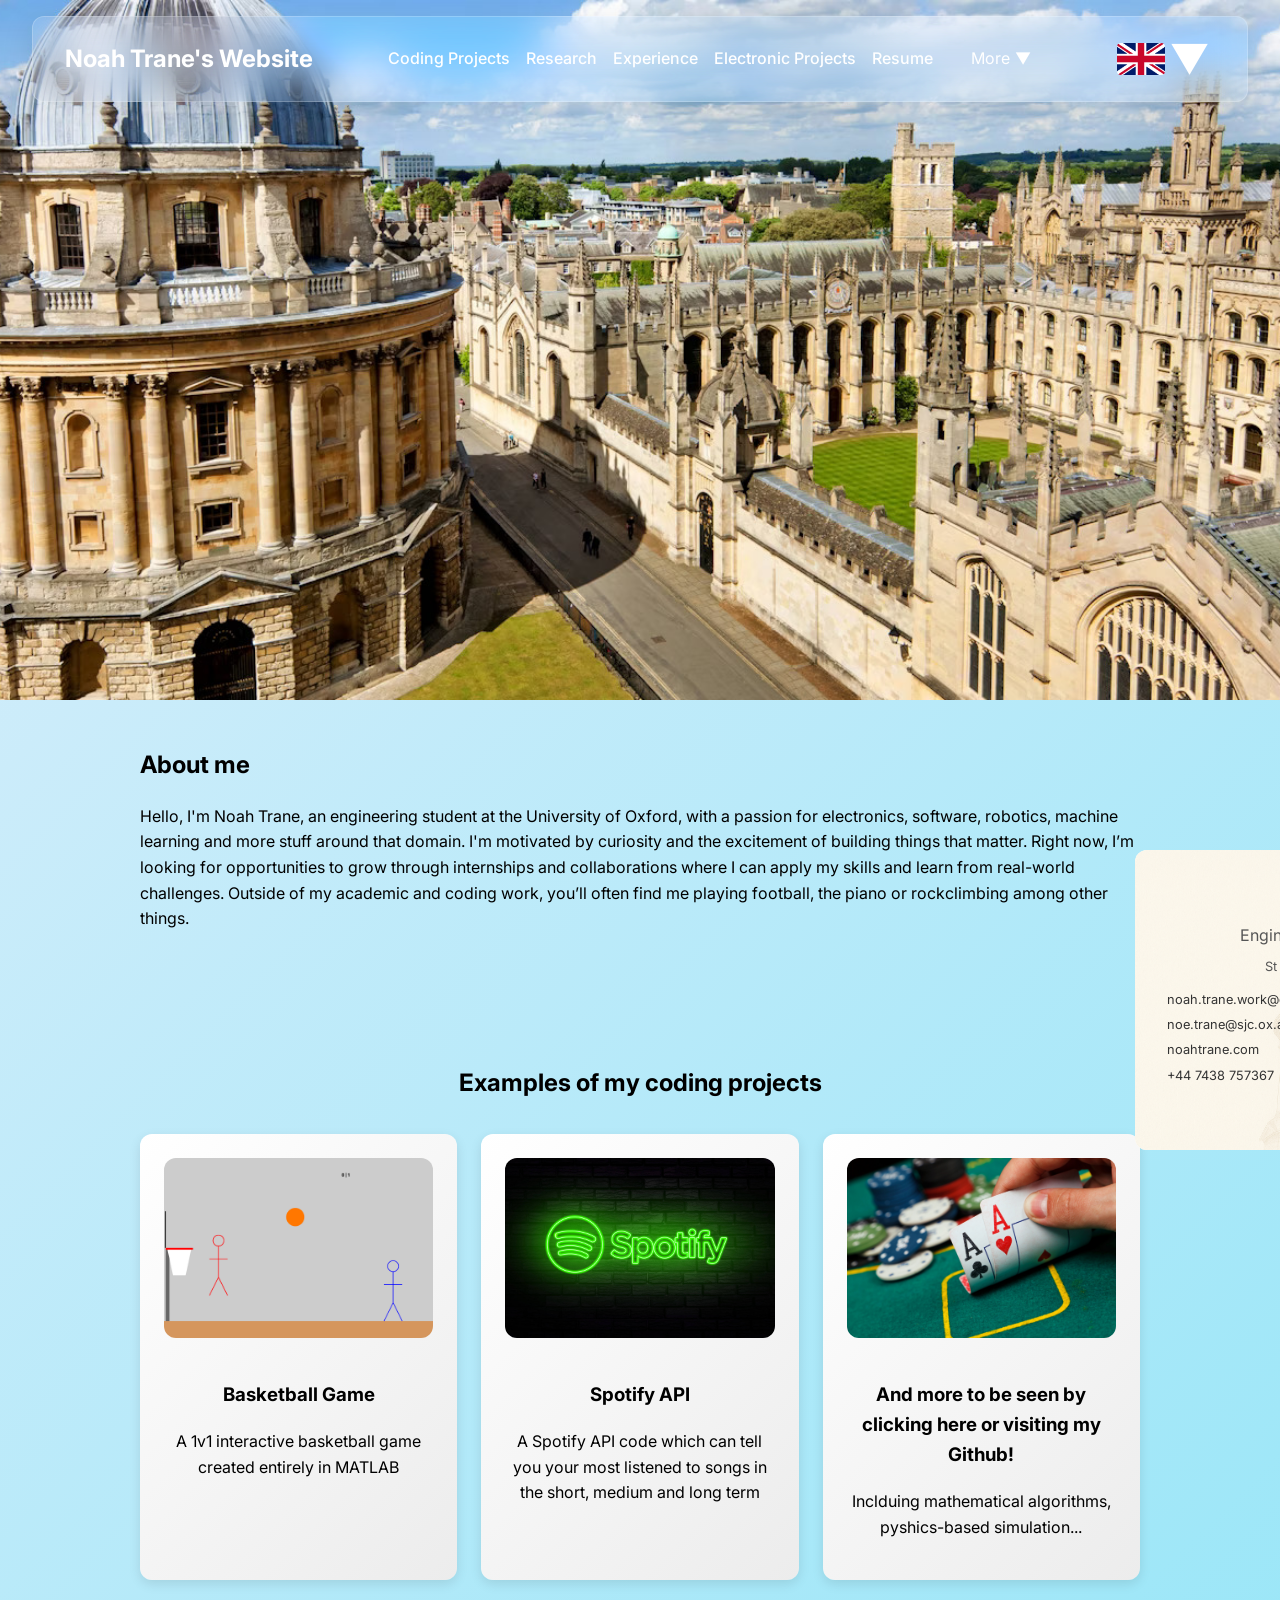
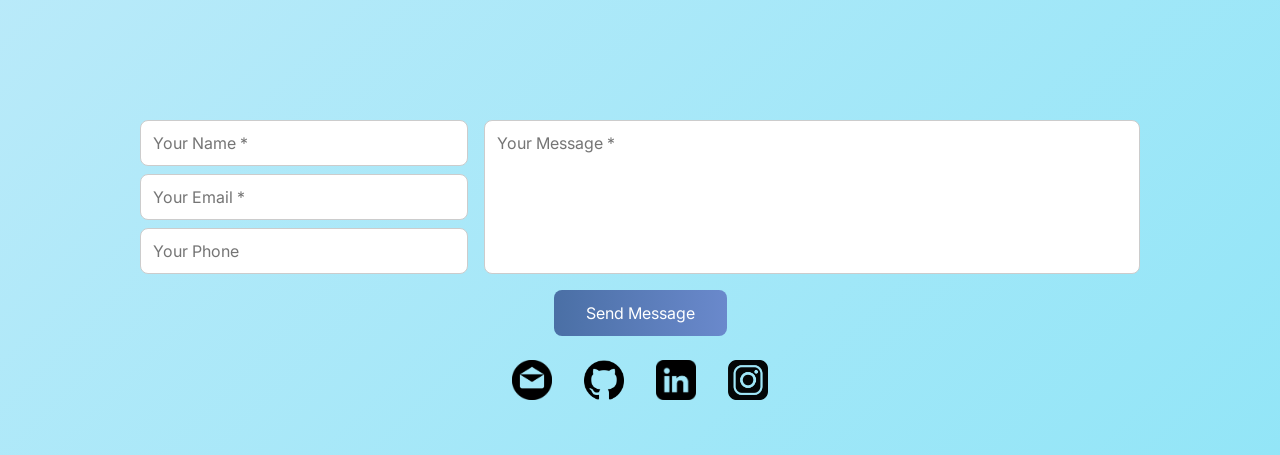
==== commit 25a60af1: "new clean version" ====
--- a/index.html
+++ b/index.html
@@ -154,20 +154,22 @@
         <!-- Front -->
         <div class="card-face card-front">
           <h2 data-i18n="name"></h2>
-          <p data-i18n="bio"></p>
+          <p class="bio" data-i18n="bio"></p>
+          <p class="address" data-i18n="address"></p>
           <ul class="contact-list">
-            <li data-i18n="address"></li>
-            <li><a href="mailto:noah.trane.contact@gmail.com">Email</a></li>
-            <li><a href="https://www.linkedin.com/in/noahtrane" target="_blank">LinkedIn</a></li>
-            <li><a href="https://github.com/noahtrane" target="_blank">GitHub</a></li>
-            <li><a href="https://www.instagram.com/noah_trane/" target="_blank">Instagram</a></li>
-            <li><a href="CV.pdf" target="_blank">View Resume</a></li>
+            
+            
+            <li><a href="mailto:noah.trane.work@gmail.com">noah.trane.work@gmail.com</a></li>
+            <li><a href="mailto:noah.trane.work@gmail.com">noe.trane@sjc.ox.ac.uk</a></li>
+            <li><a href="https://www.noahtrane.com">noahtrane.com</a></li>
+            <li><a href="tel:+447438757367">+44 7438 757367</a></li>
+       
           </ul>
         </div>
 
         <!-- Back -->
         <div class="card-face card-back">
-          <p class="tagline">“Creative coder & problem solver.”</p>
+          <p class="quote" data-i18n="quote"></p>
         </div>
 
       </div>
@@ -183,13 +185,17 @@
   let isScrolled = false;
 
   window.addEventListener('scroll', () => {
-    if (window.scrollY > 10 && !isScrolled) {
+    const y = window.scrollY;
+
+    if (!isScrolled && y > 40) {     // scroll down enough before adding
       navbar.classList.add('scrolled');
       isScrolled = true;
-    } else if (window.scrollY <= 10 && isScrolled) {
+    } else if (isScrolled && y < 10) { // scroll back up high before removing
       navbar.classList.remove('scrolled');
       isScrolled = false;
     }
+
+  
   });
 
   // --- HAMBURGER MENU --- //
--- a/style.css
+++ b/style.css
@@ -51,7 +51,9 @@
   border-radius: 0;
   border-left: none;
   border-right: none;
-  background: rgba(255, 255, 255, 0.95);
+   background: linear-gradient(135deg,
+  rgba(255, 255, 255, 0.8),
+  rgba(236, 236, 236, 0.8));
   backdrop-filter: blur(20px) saturate(180%);
   -webkit-backdrop-filter: blur(20px) saturate(180%);
   border: 1px solid rgba(255, 255, 255, 0.3);
@@ -155,12 +157,12 @@
   border: 1px solid rgba(255, 255, 255, 0.2);
   backdrop-filter: blur(10px);
   -webkit-backdrop-filter: blur(10px);
-  transition: all 0.3s cubic-bezier(0.4, 0, 0.2, 1);
+  transition: all 2s cubic-bezier(0.4, 0, 0.2, 1);
 }
 .social-links img:hover {
   background: rgba(255, 255, 255, 0.2);
   border: 1px solid rgba(255, 255, 255, 0.4);
-  transform: translateY(-2px);
+  transform: translateY(-3px);
   box-shadow: 0 4px 20px rgba(0, 0, 0, 0.1);
 }
 
@@ -431,6 +433,15 @@
   opacity: 0.8;
 }
 
+.card-container,
+.card-front h2, 
+.card-front .address,
+.card-front .bio,
+.card-front a, 
+.quote{
+  display: none;
+}
+
 /* --------------------
    LARGE PHONE SMALL TABLET
    -------------------- */
@@ -454,6 +465,164 @@
     grid-template-columns: repeat(2, 1fr);
   }
   .social-links { display: flex; gap: 2rem; }
+
+  /* ====== BUSINESS CARD WIDGET (MINIMAL) ====== */
+
+.card-container,
+.card-front h2, 
+.card-front .address,
+.card-front .bio,
+.card-front a,
+.quote{
+  display: block;
+}
+
+
+/* overlay */
+.card-overlay {
+  position: fixed;
+  inset: 0;
+  background: rgba(0,0,0,0.4);
+  opacity: 0;
+  pointer-events: none;
+  transition: opacity 0.3s ease;
+  z-index: 999;
+}
+.card-overlay.active {
+  opacity: 1;
+  pointer-events: auto;
+}
+
+/* container */
+.card-container {
+  position: fixed;
+  bottom: -250px; /* push further down */
+  right: -380px;  /* push further left */
+  width: 525px;
+  height: 300px;
+  cursor: pointer;
+  z-index: 1000;
+  transition: right 0.6s ease, bottom 0.6s ease, transform 0.6s ease;
+}
+
+
+/* open = slide into center */
+.card-container.open {
+  bottom: 50%;
+  right: 50%;
+  transform: translate(50%, 50%);
+}
+
+/* card */
+.card {
+  width: 100%;
+  height: 100%;
+  position: relative;
+  transform-style: preserve-3d;
+  transition: transform 0.6s ease;
+  background: #fff;
+  border-radius: 0; /* square corners */
+  border-radius: 12px;
+}
+
+/* flip state */
+.card.flipped {
+  transform: rotateY(180deg);
+}
+
+/* faces */
+.card-face {
+  position: absolute;
+  inset: 0;
+  backface-visibility: hidden;
+  display: flex;
+  justify-content: center;
+  align-items: center;
+  border-radius: 12px;
+}
+
+/* front = blank white */
+.card-front {
+  background: url("radcam.png");
+  background-repeat: no-repeat;         /* don’t repeat */
+  background-position: bottom;
+  background-size: 100%;
+  color: #333;
+  display: flex;
+  flex-direction: column;
+  justify-content: flex-start;  /* stack from top */
+  align-items: flex-start;      /* align left */
+  padding: 1.5rem 2rem;
+  text-align: left;
+}
+
+.card-front h2 {
+  text-align: center;
+  align-self: center;
+  top: 1rem;          /* push to top */
+  margin: 0;
+  font-size: 1.6rem;
+  font-weight: 600;
+  
+}
+
+.card-front .bio {
+  align-self: center;       /* 👈 center the tagline only */
+  margin: 0.5rem 0 0;
+  font-size: 1rem;
+  color: #555;
+  text-align: center;       /* text centered inside its own width */
+}
+
+.card-front .address {
+  align-self: center;       /* 👈 center the tagline only */
+  margin: 0.5rem 0 -0.5rem;
+  font-size: 0.8rem;
+  color: #555;
+  text-align: center;       /* text centered inside its own width */
+}
+
+.card-front a{
+  text-align: left;
+  font-size: 0.8rem;
+  color: #555;
+}
+
+.card-back {
+  background: url("bod.png");
+  background-repeat: no-repeat;         /* don’t repeat */
+  background-position: center;
+  background-size: 100%;
+  transform: rotateY(180deg);
+  padding: 1.5rem 2rem;
+  display: flex;
+  flex-direction: column;
+  
+  text-align: left;
+  align-items: center; 
+}
+
+.card-back .quote {
+  position: relative;
+  align-items: center; 
+  z-index: 1;
+  font-size: 1rem;
+  font-style: italic;
+  text-align: center;
+  color: #505050; /* or #eee */
+  max-width: 90%;
+  line-height: 1.4;
+}
+
+.card-back .quote::after {
+  content: "— Alan Kay"; 
+  display: block;
+  margin-top: 0.5rem;
+  font-size: 0.8rem;
+  font-style: normal;
+  color: #000000;
+}
+
 }
 
 
@@ -516,134 +685,13 @@
   .drop-menu.show {
     display: block;
   }
-/* ====== BUSINESS CARD WIDGET (MINIMAL) ====== */
-
-/* overlay */
-.card-overlay {
-  position: fixed;
-  inset: 0;
-  background: rgba(0,0,0,0.4);
-  opacity: 0;
-  pointer-events: none;
-  transition: opacity 0.3s ease;
-  z-index: 999;
-}
-.card-overlay.active {
-  opacity: 1;
-  pointer-events: auto;
-}
-
-/* container */
-.card-container {
-  position: fixed;
-  bottom: -250px; /* push further down */
-  right: -380px;  /* push further left */
-  width: 525px;
-  height: 300px;
-  cursor: pointer;
-  z-index: 1000;
-  transition: right 0.6s ease, bottom 0.6s ease, transform 0.6s ease;
-}
-
-
-/* open = slide into center */
-.card-container.open {
-  bottom: 50%;
-  right: 50%;
-  transform: translate(50%, 50%);
-}
-
-/* card */
-.card {
-  width: 100%;
-  height: 100%;
-  position: relative;
-  transform-style: preserve-3d;
-  transition: transform 0.6s ease;
-  background: #fff;
-  border-radius: 0; /* square corners */
-  border-radius: 12px;
-}
-
-/* flip state */
-.card.flipped {
-  transform: rotateY(180deg);
-}
-
-/* faces */
-.card-face {
-  position: absolute;
-  inset: 0;
-  backface-visibility: hidden;
-  display: flex;
-  justify-content: center;
-  align-items: center;
-  border-radius: 12px;
-}
-
-/* front = blank white */
-.card-front {
-  background: url("radcam.png");
-  background-repeat: no-repeat;         /* don’t repeat */
-  background-position: center;
-  background-size: 100%;
-  color: #333;
-  display: flex;
-  flex-direction: column;
-  justify-content: flex-start;  /* stack from top */
-  align-items: flex-start;      /* align left */
-  padding: 1.5rem 2rem;
-  text-align: left;
-}
-
-.card-front h2 {
-  position: absolute;
-  top: 1rem;          /* push to top */
-  left: 50%;
-  transform: translateX(-50%); /* center horizontally only */
-  margin: 0;
-  font-size: 1.6rem;
-  font-weight: 600;
-  
-}
-.card-front p {
-  align-self: center;       /* 👈 center the tagline only */
-  margin: 2rem 0 0;
-  font-size: 1rem;
-  color: #555;
-  text-align: center;       /* text centered inside its own width */
-}
-
-.card-back {
-  background: url("bod.png");
-  background-repeat: no-repeat;         /* don’t repeat */
-  background-position: center;
-  background-size: 100%;
-  transform: rotateY(180deg);
-  padding: 1.5rem 2rem;
-  display: flex;
-  flex-direction: column;
-  justify-content: flex-start;
-  text-align: left;
-}
-
-.card-back h3 {
-  margin: 0;
-  font-size: 1.4rem;
-  color: #333;
-}
-
-.card-back .subtitle {
-  margin: 0.2rem 0 1rem;
-  font-size: 1rem;
-  color: #555;
-}
+
 
 .contact-list {
   list-style: none;
   padding: 0;
   margin: 1rem 0 0;
-  text-align: left;
+  
 }
 
 .contact-list li {
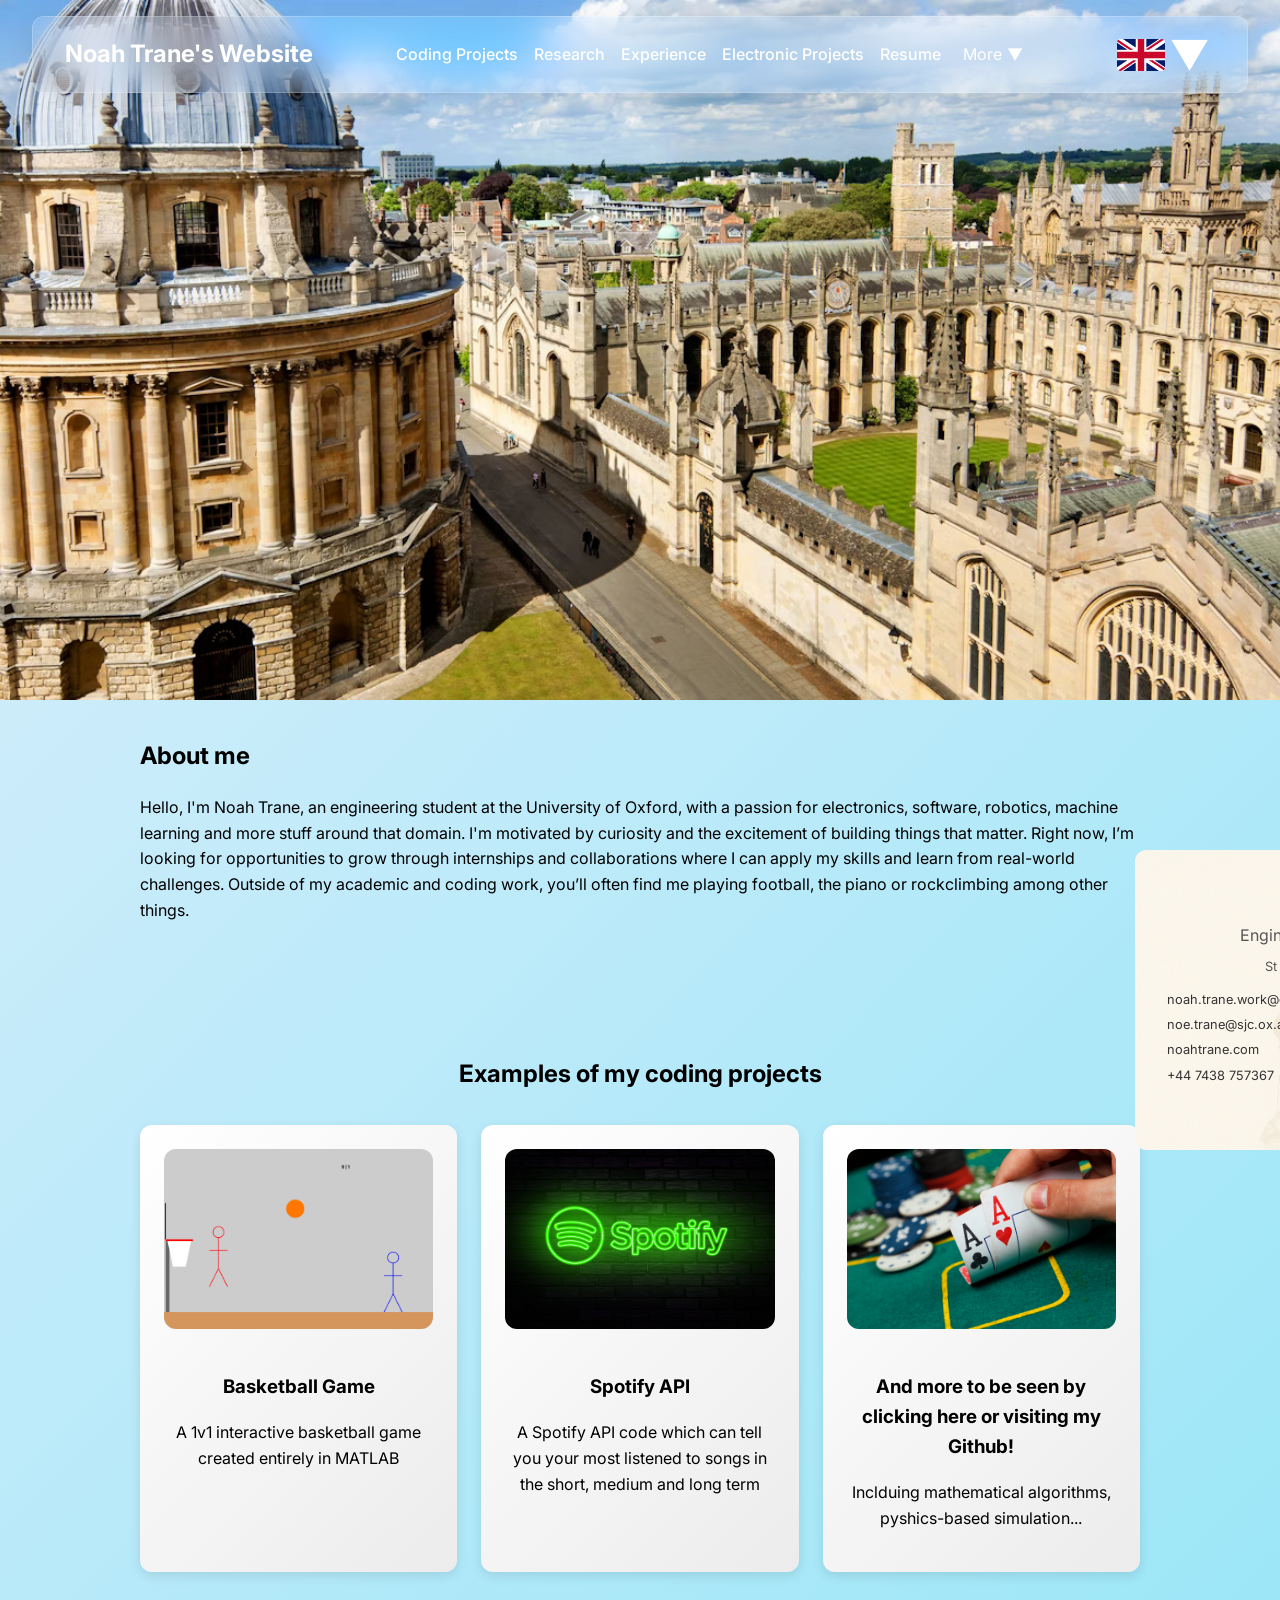
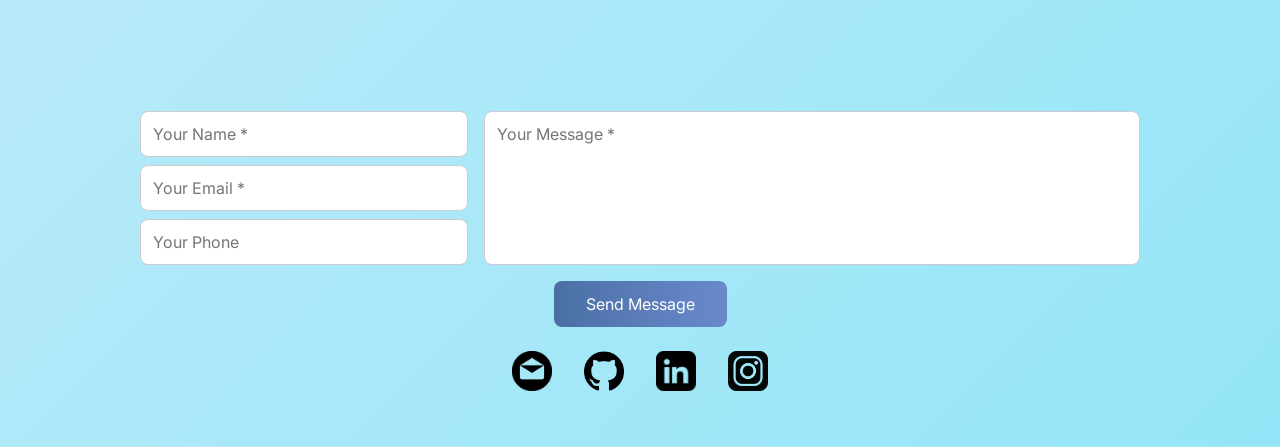
==== commit 9fe412fb: "new clean version" ====
--- a/index.html
+++ b/index.html
@@ -17,29 +17,29 @@
       <h1 class="logo" data-i18n="header"></h1>
 
       <!-- Navigation Links -->
-      <ul class="nav-links">
-        <li><a href="progress.html" data-i18n="Coding-projects"></a></li>
-        <li><a href="progress.html" data-i18n="Research"></a></li>
-        <li><a href="progress.html" data-i18n="Experience"></a></li>
-        <li><a href="progress.html" data-i18n="Electronics"></a></li>
-        <li><a href="CV.pdf" target="_blank" data-i18n="CV"></a></li>
-        <li><a href="progress.html" data-i18n="Contact"></a></li>
-
-        <!-- Dropdown Menu -->
-        <li class="dropdown">
-          <button class="drop-btn">
-            <p data-i18n="More"></p> <span class="arrow">▼</span>
-          </button>
-          <ul class="drop-menu">
-            <li><a href="progress.html" data-i18n="Personal"></a></li>
-            <li><a href="progress.html">Hobbies</a></li>
-            <li><a href="progress.html">Blog</a></li>
-            <li><a href="progress.html">Random Stuff</a></li>
-            <li><a data-i18n="contact"></a></li>
-            <li><a href="donations.html" data-i18n="donations"></a></li>
-          </ul>
-        </li>
-      </ul>
+    <ul class="nav-links">
+      <li><a href="progress.html" data-i18n="Coding-projects">Coding projects</a></li>
+      <li><a href="progress.html" data-i18n="Research">Research</a></li>
+      <li><a href="progress.html" data-i18n="Experience">Experience</a></li>
+      <li><a href="progress.html" data-i18n="Electronics">Electronics</a></li>
+      <li><a href="CV.pdf" target="_blank" data-i18n="CV">CV</a></li>
+
+      <li class="dropdown">
+        <button class="drop-btn">
+          <span data-i18n="More">More</span>
+          <span class="arrow">▼</span>
+        </button>
+        <ul class="drop-menu">
+          <li><a href="progress.html" data-i18n="Personal">Personal</a></li>
+          <li><a href="progress.html">Hobbies</a></li>
+          <li><a href="progress.html">Blog</a></li>
+          <li><a href="progress.html">Random Stuff</a></li>
+          <li><a href="#contact" data-i18n="contact">Contact</a></li>
+          <li><a href="donations.html" data-i18n="donations">Donations</a></li>
+        </ul>
+      </li>
+    </ul>
+
 
       <!-- Right Side: Socials, Hamburger, Language -->
       <div class="navbar-right">
@@ -52,7 +52,7 @@
         </div>
 
         <!-- Hamburger Menu -->
-        <button class="hamburger">☰</button>
+        <button class="hamburger"><span></span></button>
 
         <!-- Language Switcher -->
         <div class="lang-switcher">
@@ -204,23 +204,29 @@
 
   hamburger.addEventListener('click', () => {
     navLinks.classList.toggle('show');
-  });
+    hamburger.classList.toggle('active'); // add this line
+  });
+
 
   // --- DROPDOWN MENU --- //
-  const dropBtn = document.querySelector('.drop-btn');
-  const dropMenu = document.querySelector('.drop-menu');
-
-  dropBtn.addEventListener('click', () => {
-    dropMenu.classList.toggle('show');
-    dropBtn.classList.toggle('active');
-  });
-
-  document.addEventListener('click', (e) => {
-    if (!dropBtn.contains(e.target) && !dropMenu.contains(e.target)) {
-      dropMenu.classList.remove('show');
-      dropBtn.classList.remove('active');
-    }
-  });
+// --- DROPDOWN MENU --- //
+  document.querySelectorAll('.drop-btn').forEach(dropBtn => {
+    const dropMenu = dropBtn.nextElementSibling;
+
+    dropBtn.addEventListener('click', (e) => {
+      e.stopPropagation(); // prevent immediate close
+      dropMenu.classList.toggle('show');
+      dropBtn.classList.toggle('active');
+    });
+
+    document.addEventListener('click', (e) => {
+      if (!dropBtn.contains(e.target) && !dropMenu.contains(e.target)) {
+        dropMenu.classList.remove('show');
+        dropBtn.classList.remove('active');
+      }
+    });
+  });
+
 
   // --- TRANSLATION SYSTEM --- //
   async function loadTranslations(lang) {
--- a/style.css
+++ b/style.css
@@ -16,7 +16,6 @@
   background-repeat: no-repeat, no-repeat;
   background-position: center top, center;
   background-size: auto 700px, cover; /* 👈 fixed height */
-  
 }
 
 
@@ -42,7 +41,7 @@
   border: 1px solid rgba(255, 255, 255, 0.2);
   border-radius: 12px;
   margin: 0.5rem 1rem;
-  box-shadow: 0 8px 32px rgba(0, 0, 0, 0.1);;
+  box-shadow: 0 8px 32px rgba(0, 0, 0, 0.1);
   transition: all 1s ease;
 }
 
@@ -127,8 +126,8 @@
 }
 
 .navbar .social-links img {
-  vertical-align: middle; /* aligns with text if inline */
-  margin-top: 2px;       /* 👈 adjust up/down as needed */
+  vertical-align: middle; 
+  margin-top: 2px;
 }
 
 .nav-links {
@@ -218,31 +217,184 @@
 .lang-switcher { display: none; }
 .navbar .social-links { display: none; }
 
-/* Hamburger (mobile only by default) */
+/* ==== MOBILE NAV POLISH — OVERRIDES (paste after your CSS) ==== */
+
+/* =====================
+   HAMBURGER BUTTON
+   ===================== */
 .hamburger {
   position: absolute;
-  left: 0.5rem;
-  top: 44%;
+  left: 0.6rem;
+  top: 50%;
   transform: translateY(-50%);
-  font-size: 1.8rem;
-  background: none;
-  border: none;
+  width: 44px;
+  height: 44px;
+  border-radius: 12px;
+  border: 1px solid rgba(255,255,255,0.35);
+  background: rgba(255,255,255,0.12);
+  backdrop-filter: blur(10px);
+  -webkit-backdrop-filter: blur(10px);
   cursor: pointer;
-  color: black; /* or any color you want */
-}
-
-/* nav links when menu toggled */
+  display: flex;
+  justify-content: center;
+  align-items: center;
+  padding: 0;
+  z-index: 1100;
+  color: white;
+}
+
+.hamburger span,
+.hamburger::before,
+.hamburger::after {
+  content: "";
+  display: block;
+  width: 20px;
+  height: 2px;
+  background: currentColor;
+  border-radius: 2px;
+  transition: transform 0.3s ease, opacity 0.3s ease, top 0.3s ease, bottom 0.3s ease;
+  position: absolute;
+}
+
+.hamburger span { position: relative; }
+.hamburger::before { top: 13px; }
+.hamburger::after  { bottom: 13px; }
+
+.hamburger.active span { opacity: 0; }
+.hamburger.active::before {
+  top: 50%;
+  transform: translateY(-50%) rotate(45deg);
+}
+.hamburger.active::after {
+  bottom: auto;
+  top: 50%;
+  transform: translateY(-50%) rotate(-45deg);
+}
+
+.navbar.scrolled .hamburger {
+  color: #333;
+  background: rgba(74,111,165,0.10);
+  border-color: rgba(74,111,165,0.30);
+  
+}
+
+/* =====================
+   MOBILE NAV MENU
+   ===================== */
+.nav-links { display: none; }
+
 .nav-links.show {
   display: flex;
   flex-direction: column;
   position: absolute;
-  top: 100%;
+  top: 100%;   /* directly below navbar */
   left: 0;
   right: 0;
-  background: white;
-  padding: 1rem;
-  box-shadow: 0 4px 8px rgba(0,0,0,0.2);
-}
+  z-index: 2000;
+  background: #fff;
+  
+  box-shadow: 0 4px 12px rgba(0,0,0,0.15);
+  padding: 0.5rem 0;
+  border-radius: 12px;
+}
+
+.nav-links.show li {
+  border-bottom: 1px solid #eee;
+}
+.nav-links.show li:last-child {
+  border-bottom: none;
+}
+
+.nav-links.show a,
+.nav-links.show button.drop-btn {
+  padding: 0.9rem 1.2rem;
+  text-align: left;
+  font-size: 1rem;
+  font-weight: 500;
+  color: #333;
+  background: none;
+  border: none;
+  text-decoration: none;
+  cursor: pointer;
+}
+
+.nav-links.show a:hover,
+.nav-links.show button.drop-btn:hover {
+  background: #f5f5f5;
+  color: #4a6fa5;
+}
+
+/* disable underline animation inside dropdown */
+.nav-links.show a::after { display: none; }
+
+/* =====================
+   "MORE" SUBMENU
+   ===================== */
+/* Mobile dropdown when scrolled */
+.navbar.scrolled .nav-links.show .drop-menu {
+  background: #fff;
+  border-radius: 0;
+  border-top: 1px solid #ddd;
+  box-shadow: none;
+}
+
+.navbar.scrolled .nav-links.show {
+  position: fixed;
+  width: 100vw;        /* kill any margin inherited */
+  border-radius: 0;
+  left: -1px;
+  transition: 2s;
+  
+}
+
+.nav-links.show .drop-menu.show {
+  display: flex;
+}
+
+.nav-links.show .drop-menu li {
+  border-bottom: 1px solid #eee;
+}
+.nav-links.show .drop-menu li:last-child {
+  border-bottom: none;
+}
+
+.nav-links.show .drop-menu li a {
+  padding: 0.8rem 2rem;  /* indented look */
+  font-size: 0.95rem;
+  color: #444;
+}
+
+.nav-links.show .drop-menu li a:hover {
+  background: #f0f0f0;
+  color: #4a6fa5;
+}
+
+/* arrow rotation */
+.nav-links.show .drop-btn .arrow {
+  transition: transform 0.25s ease;
+}
+.nav-links.show .drop-btn.active .arrow {
+  transform: rotate(180deg);
+}
+/* MOBILE drop-menu when navbar is scrolled */
+.navbar.scrolled .drop-menu {
+  background: #fff;
+  border-radius: 0px;
+  border-top: 1px solid #ddd;
+  box-shadow: none;
+}
+
+.navbar.scrolled .nav-links.show .drop-menu li a {
+  color: #333;
+}
+
+.navbar.scrolled .nav-links.show .drop-menu li a:hover {
+  background: #f5f5f5;
+  color: #4a6fa5;
+}
+
+
+
 
 .drop-menu,
 .lang-menu {
@@ -251,7 +403,6 @@
 }
 
 
-
 /* CONTACT FORM (mobile stacked) */
 .form-row {
   flex-direction: column;
@@ -259,8 +410,6 @@
 .form-right {
   flex: unset;
 }
-
-
 
 /* LANGUAGUE SWITCHER */
 .lang-switcher { position: relative; }
@@ -325,7 +474,6 @@
 .projects {
   padding: 3rem 2rem;
   background: transparent;
-  
 }
 
 .projects h2 {
@@ -451,9 +599,8 @@
                       linear-gradient(135deg, #dceefb, #91e5f7fb);
     background-repeat: no-repeat, no-repeat;
     background-position: center top, center;
-    background-size: auto 700px, cover; /* 👈 fixed height */
-  }
-
+    background-size: auto 700px, cover;
+  }
 }
 
 
@@ -465,164 +612,6 @@
     grid-template-columns: repeat(2, 1fr);
   }
   .social-links { display: flex; gap: 2rem; }
-
-  /* ====== BUSINESS CARD WIDGET (MINIMAL) ====== */
-
-.card-container,
-.card-front h2, 
-.card-front .address,
-.card-front .bio,
-.card-front a,
-.quote{
-  display: block;
-}
-
-
-/* overlay */
-.card-overlay {
-  position: fixed;
-  inset: 0;
-  background: rgba(0,0,0,0.4);
-  opacity: 0;
-  pointer-events: none;
-  transition: opacity 0.3s ease;
-  z-index: 999;
-}
-.card-overlay.active {
-  opacity: 1;
-  pointer-events: auto;
-}
-
-/* container */
-.card-container {
-  position: fixed;
-  bottom: -250px; /* push further down */
-  right: -380px;  /* push further left */
-  width: 525px;
-  height: 300px;
-  cursor: pointer;
-  z-index: 1000;
-  transition: right 0.6s ease, bottom 0.6s ease, transform 0.6s ease;
-}
-
-
-/* open = slide into center */
-.card-container.open {
-  bottom: 50%;
-  right: 50%;
-  transform: translate(50%, 50%);
-}
-
-/* card */
-.card {
-  width: 100%;
-  height: 100%;
-  position: relative;
-  transform-style: preserve-3d;
-  transition: transform 0.6s ease;
-  background: #fff;
-  border-radius: 0; /* square corners */
-  border-radius: 12px;
-}
-
-/* flip state */
-.card.flipped {
-  transform: rotateY(180deg);
-}
-
-/* faces */
-.card-face {
-  position: absolute;
-  inset: 0;
-  backface-visibility: hidden;
-  display: flex;
-  justify-content: center;
-  align-items: center;
-  border-radius: 12px;
-}
-
-/* front = blank white */
-.card-front {
-  background: url("radcam.png");
-  background-repeat: no-repeat;         /* don’t repeat */
-  background-position: bottom;
-  background-size: 100%;
-  color: #333;
-  display: flex;
-  flex-direction: column;
-  justify-content: flex-start;  /* stack from top */
-  align-items: flex-start;      /* align left */
-  padding: 1.5rem 2rem;
-  text-align: left;
-}
-
-.card-front h2 {
-  text-align: center;
-  align-self: center;
-  top: 1rem;          /* push to top */
-  margin: 0;
-  font-size: 1.6rem;
-  font-weight: 600;
-  
-}
-
-.card-front .bio {
-  align-self: center;       /* 👈 center the tagline only */
-  margin: 0.5rem 0 0;
-  font-size: 1rem;
-  color: #555;
-  text-align: center;       /* text centered inside its own width */
-}
-
-.card-front .address {
-  align-self: center;       /* 👈 center the tagline only */
-  margin: 0.5rem 0 -0.5rem;
-  font-size: 0.8rem;
-  color: #555;
-  text-align: center;       /* text centered inside its own width */
-}
-
-.card-front a{
-  text-align: left;
-  font-size: 0.8rem;
-  color: #555;
-}
-
-.card-back {
-  background: url("bod.png");
-  background-repeat: no-repeat;         /* don’t repeat */
-  background-position: center;
-  background-size: 100%;
-  transform: rotateY(180deg);
-  padding: 1.5rem 2rem;
-  display: flex;
-  flex-direction: column;
-  
-  text-align: left;
-  align-items: center; 
-}
-
-.card-back .quote {
-  position: relative;
-  align-items: center; 
-  z-index: 1;
-  font-size: 1rem;
-  font-style: italic;
-  text-align: center;
-  color: #505050; /* or #eee */
-  max-width: 90%;
-  line-height: 1.4;
-}
-
-.card-back .quote::after {
-  content: "— Alan Kay"; 
-  display: block;
-  margin-top: 0.5rem;
-  font-size: 0.8rem;
-  font-style: normal;
-  color: #000000;
-}
-
 }
 
 
@@ -634,7 +623,7 @@
     background-image: url("background.jpg"), linear-gradient(135deg, #dceefb, #91e5f7fb);
     background-repeat: no-repeat, no-repeat;
     background-position: center top, center;
-    background-size: auto 700px, cover; /* 👈 fixed height */
+    background-size: auto 700px, cover;
   }
 
   .hamburger { display: none; }
@@ -650,9 +639,9 @@
   }
 
   #about {
-  padding-top: 16rem;
-  margin-top: 16rem;
-}
+    padding-top: 16rem;
+    margin-top: 16rem;
+  }
   .logo {
     margin: 0;
     font-size: 1.5rem;
@@ -671,61 +660,203 @@
   .form-left { flex: 1; }
 
   .drop-menu {
-  position: absolute;
-  top: 120%;
-  left: 0;
-  background: #121212;
-  border-radius: 8px;
-  box-shadow: 0 4px 12px rgba(0,0,0,0.2);
-  min-width: 160px;
-  padding: 0.5rem 0;
-  display: none; /* default hidden */
-}
+    position: absolute;
+    top: 120%;
+    left: 0;
+    background: #121212;
+    border-radius: 8px;
+    box-shadow: 0 4px 12px rgba(0,0,0,0.2);
+    min-width: 160px;
+    padding: 0.5rem 0;
+    display: none;
+  }
 
   .drop-menu.show {
     display: block;
   }
 
-
-.contact-list {
-  list-style: none;
-  padding: 0;
-  margin: 1rem 0 0;
-  
-}
-
-.contact-list li {
-  margin: 0.3rem 0;
-  font-size: 0.95rem;
-  color: #444;
-}
-
-.contact-list a {
-  color: #333;              /* dark grey, matches text */
-  text-decoration: none;
-  text-decoration: none;
-  transition: color 0.3s ease;
-  
-}
-
-.contact-list a:hover {
-  color: #2b4f72;
-  text-decoration: underline;
-}
-
-.card-back .tagline {
-  margin-top: auto; /* pushes tagline to bottom */
-  font-size: 0.9rem;
-  color: #666;
-  font-style: italic;
-  text-align: center;
-}
-
-
-
-
-
-
+  /* ====== BUSINESS CARD WIDGET (MINIMAL) ====== */
+
+  .card-container,
+  .card-front h2, 
+  .card-front .address,
+  .card-front .bio,
+  .card-front a,
+  .quote{
+    display: block;
+  }
+
+  /* overlay */
+  .card-overlay {
+    position: fixed;
+    inset: 0;
+    background: rgba(0,0,0,0.4);
+    opacity: 0;
+    pointer-events: none;
+    transition: opacity 0.3s ease;
+    z-index: 999;
+  }
+  .card-overlay.active {
+    opacity: 1;
+    pointer-events: auto;
+  }
+
+  /* container */
+  .card-container {
+    position: fixed;
+    bottom: -250px;
+    right: -380px;
+    width: 525px;
+    height: 300px;
+    cursor: pointer;
+    z-index: 1000;
+    transition: right 0.6s ease, bottom 0.6s ease, transform 0.6s ease;
+  }
+
+  /* open = slide into center */
+  .card-container.open {
+    bottom: 50%;
+    right: 50%;
+    transform: translate(50%, 50%);
+  }
+
+  /* card */
+  .card {
+    width: 100%;
+    height: 100%;
+    position: relative;
+    transform-style: preserve-3d;
+    transition: transform 0.6s ease;
+    background: #fff;
+    border-radius: 12px;
+  }
+
+  /* flip state */
+  .card.flipped {
+    transform: rotateY(180deg);
+  }
+
+  /* faces */
+  .card-face {
+    position: absolute;
+    inset: 0;
+    backface-visibility: hidden;
+    display: flex;
+    justify-content: center;
+    align-items: center;
+    border-radius: 12px;
+  }
+
+  /* front = blank white */
+  .card-front {
+    background: url("radcam.png");
+    background-repeat: no-repeat;
+    background-position: bottom;
+    background-size: 100%;
+    color: #333;
+    display: flex;
+    flex-direction: column;
+    justify-content: flex-start;
+    align-items: flex-start;
+    padding: 1.5rem 2rem;
+    text-align: left;
+  }
+
+  .card-front h2 {
+    text-align: center;
+    align-self: center;
+    top: 1rem;
+    margin: 0;
+    font-size: 1.6rem;
+    font-weight: 600;
+  }
+
+  .card-front .bio {
+    align-self: center;
+    margin: 0.5rem 0 0;
+    font-size: 1rem;
+    color: #555;
+    text-align: center;
+  }
+
+  .card-front .address {
+    align-self: center;
+    margin: 0.5rem 0 -0.5rem;
+    font-size: 0.8rem;
+    color: #555;
+    text-align: center;
+  }
+
+  .card-front a{
+    text-align: left;
+    font-size: 0.8rem;
+    color: #555;
+  }
+
+  .card-back {
+    background: url("bod.png");
+    background-repeat: no-repeat;
+    background-position: center;
+    background-size: 100%;
+    transform: rotateY(180deg);
+    padding: 1.5rem 2rem;
+    display: flex;
+    flex-direction: column;
+    text-align: left;
+    align-items: center; 
+  }
+
+  .card-back .quote {
+    position: relative;
+    align-items: center; 
+    z-index: 1;
+    font-size: 1rem;
+    font-style: italic;
+    text-align: center;
+    color: #505050;
+    max-width: 90%;
+    line-height: 1.4;
+  }
+
+  .card-back .quote::after {
+    content: "— Alan Kay"; 
+    display: block;
+    margin-top: 0.5rem;
+    font-size: 0.8rem;
+    font-style: normal;
+    color: #000000;
+  }
+
+  .contact-list {
+    list-style: none;
+    padding: 0;
+    margin: 1rem 0 0;
+  }
+
+  .contact-list li {
+    margin: 0.3rem 0;
+    font-size: 0.95rem;
+    color: #444;
+  }
+
+  .contact-list a {
+    color: #333;
+    text-decoration: none;
+    transition: color 0.3s ease;
+  }
+
+  .contact-list a:hover {
+    color: #2b4f72;
+    text-decoration: underline;
+  }
+
+  .card-back .tagline {
+    margin-top: auto;
+    font-size: 0.9rem;
+    color: #666;
+    font-style: italic;
+    text-align: center;
+  }
 }
 
 
@@ -733,7 +864,5 @@
    LARGER LAPTOP & DESKTOPS
    -------------------- */
 @media (min-width: 1404px) {
-
-.navbar .social-links { display: flex; gap: 2rem; }
-
-}
+  .navbar .social-links { display: flex; gap: 2rem; }
+}
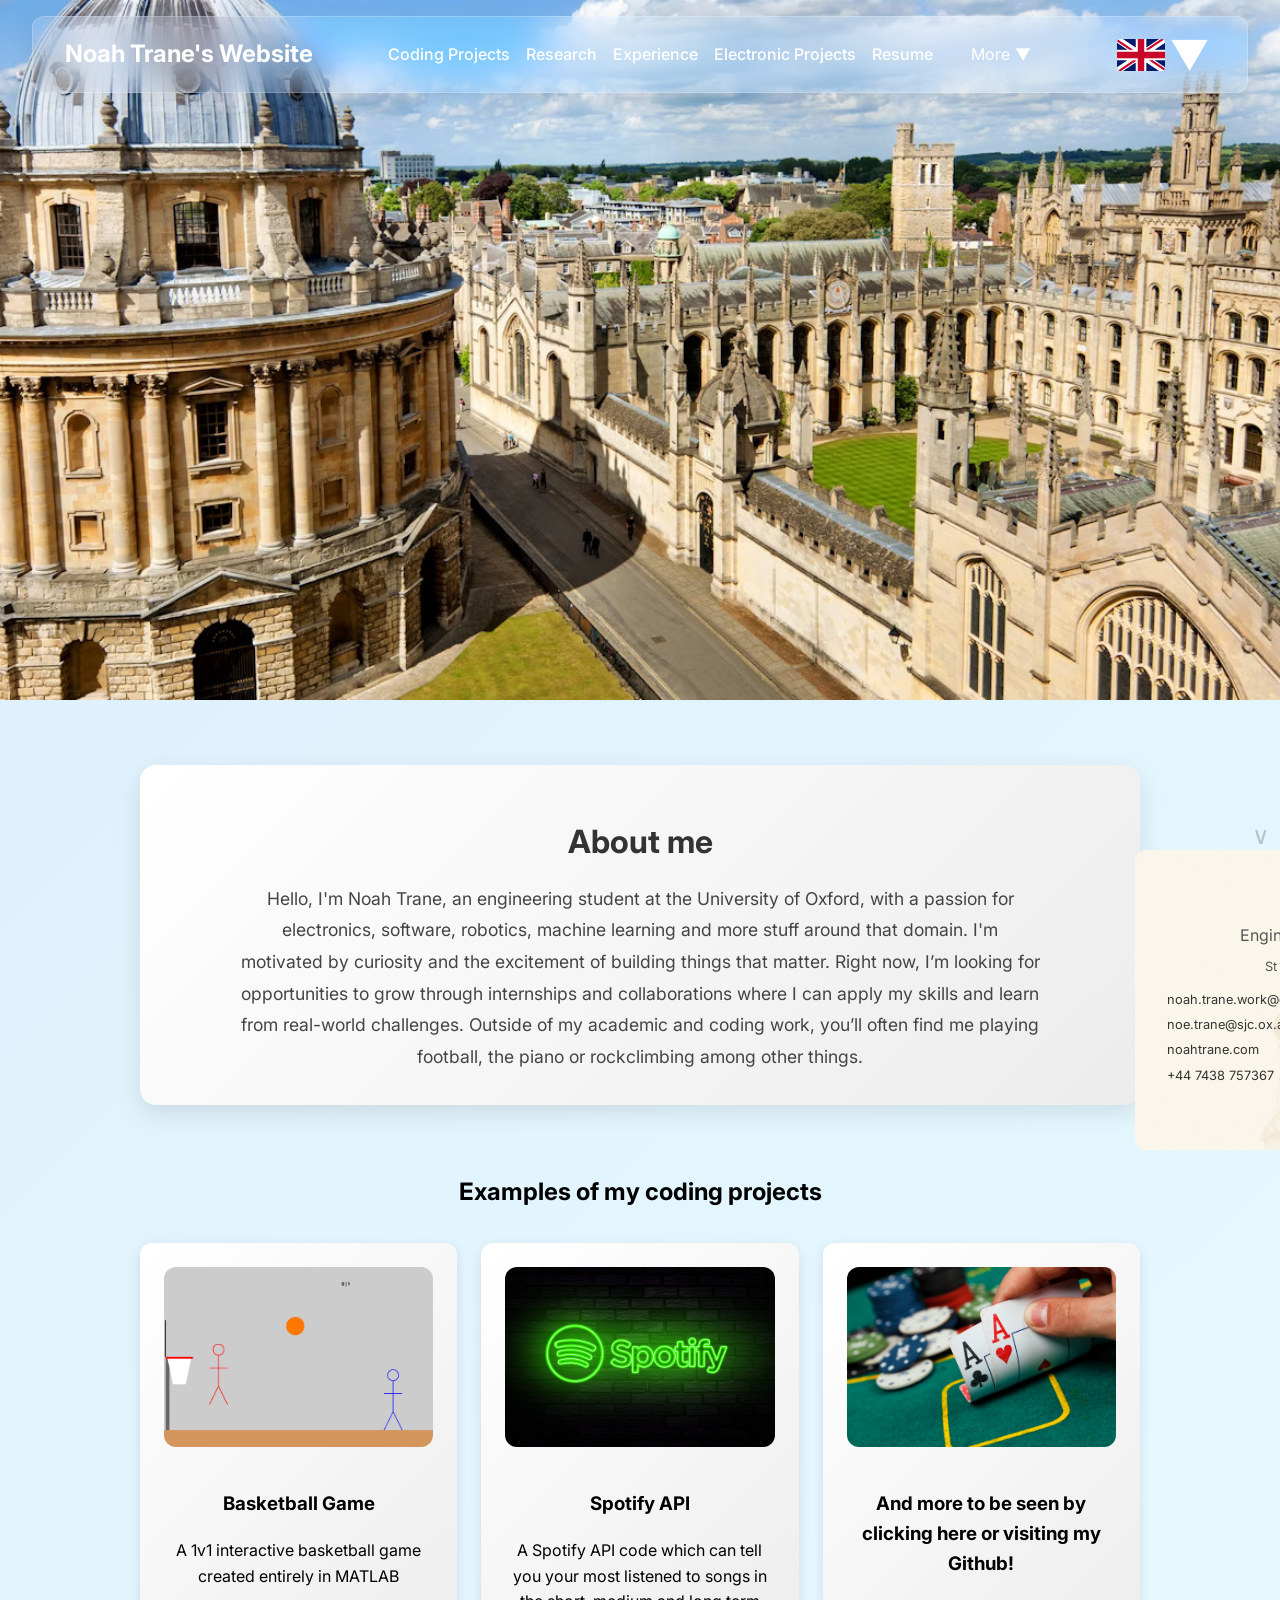
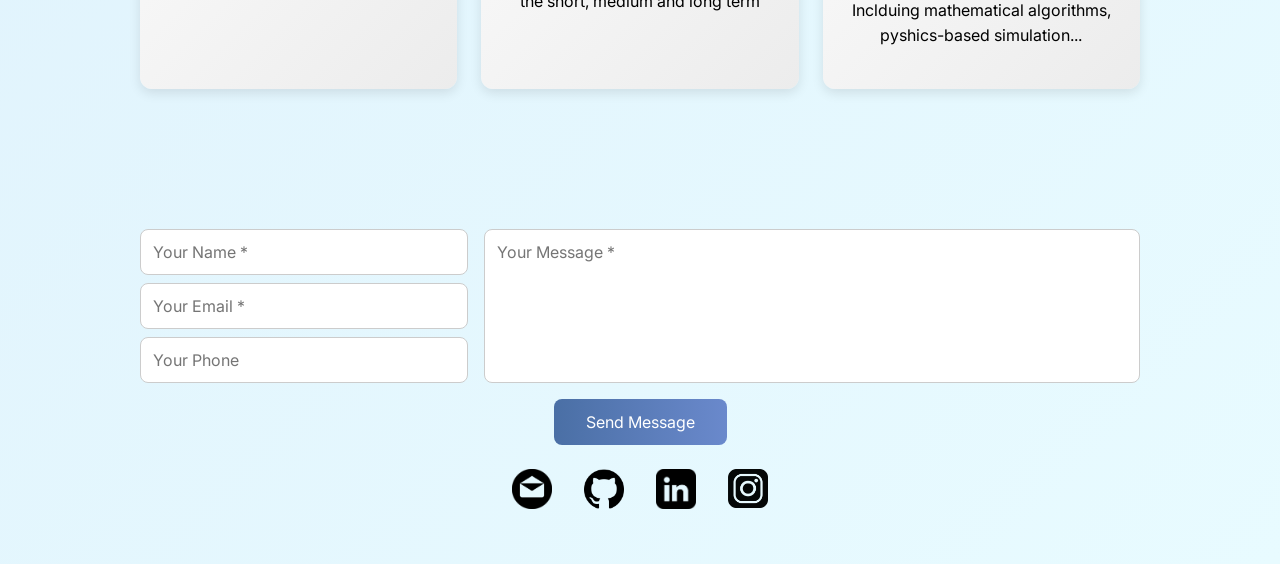
==== commit 5d874bb8: "Initial commit" ====
--- a/index.html
+++ b/index.html
@@ -13,7 +13,10 @@
 
   <!-- ================= NAVBAR ================= -->
   <header>
+    
+
     <nav class="navbar">
+      <h1 class="site-title" data-i18n="header"></h1>
       <h1 class="logo" data-i18n="header"></h1>
 
       <!-- Navigation Links -->
@@ -23,6 +26,8 @@
       <li><a href="progress.html" data-i18n="Experience">Experience</a></li>
       <li><a href="progress.html" data-i18n="Electronics">Electronics</a></li>
       <li><a href="CV.pdf" target="_blank" data-i18n="CV">CV</a></li>
+
+      <li><a class="mobile-lang" href="#" id="langToggle" data-i18n="Language">Language</a></li>
 
       <li class="dropdown">
         <button class="drop-btn">
@@ -35,7 +40,7 @@
           <li><a href="progress.html">Blog</a></li>
           <li><a href="progress.html">Random Stuff</a></li>
           <li><a href="#contact" data-i18n="contact">Contact</a></li>
-          <li><a href="donations.html" data-i18n="donations">Donations</a></li>
+          
         </ul>
       </li>
     </ul>
@@ -76,10 +81,21 @@
     <section class="hero"></section>
 
     <!-- ABOUT ME -->
-    <section id="about">
-      <h2 data-i18n="about_title"></h2>
-      <p data-i18n="about"></p>
-    </section>
+  
+<section id="about">
+  
+
+  <div class="about-card">
+    <h2 data-i18n="about_title">About Me</h2>
+    <p data-i18n="about">
+      I’m Noah — a curious builder who loves coding, research, and turning ideas
+      into projects. From electronics to algorithms, I enjoy working at the
+      intersection of creativity and technology. Always exploring, always
+      learning.
+    </p>
+  </div>
+</section>
+
 
     <!-- CODING PROJECTS -->
     <section id="projects" class="projects">
@@ -106,6 +122,8 @@
           <h3 data-i18n="and-more-title"></h3>
           <p data-i18n="and-more"></p>
         </a>
+
+        
 
       </div>
     </section>
@@ -146,37 +164,45 @@
       </div>
     </section>
 
-    <!-- ================= BUSINESS CARD ================= -->
-    <div class="card-overlay"></div>
-    <div class="card-container" id="cardContainer">
-      <div class="card">
-
-        <!-- Front -->
-        <div class="card-face card-front">
-          <h2 data-i18n="name"></h2>
-          <p class="bio" data-i18n="bio"></p>
-          <p class="address" data-i18n="address"></p>
-          <ul class="contact-list">
-            
-            
-            <li><a href="mailto:noah.trane.work@gmail.com">noah.trane.work@gmail.com</a></li>
-            <li><a href="mailto:noah.trane.work@gmail.com">noe.trane@sjc.ox.ac.uk</a></li>
-            <li><a href="https://www.noahtrane.com">noahtrane.com</a></li>
-            <li><a href="tel:+447438757367">+44 7438 757367</a></li>
-       
-          </ul>
-        </div>
-
-        <!-- Back -->
-        <div class="card-face card-back">
-          <p class="quote" data-i18n="quote"></p>
-        </div>
-
-      </div>
+
+
+<!-- ================= BUSINESS CARD ================= -->
+
+
+<div class="card-overlay"></div>
+
+<div class="card-container" id="cardContainer">
+  <div class="card">
+
+    <!-- Front -->
+    <div class="card-face card-front">
+      <h2 data-i18n="name">Noah Trane</h2>
+      <p class="bio" data-i18n="bio">Student, coder, builder.</p>
+      <p class="address" data-i18n="address">Oxford, UK</p>
+      <ul class="contact-list">
+        <li><a href="mailto:noah.trane.work@gmail.com">noah.trane.work@gmail.com</a></li>
+        <li><a href="mailto:noe.trane@sjc.ox.ac.uk">noe.trane@sjc.ox.ac.uk</a></li>
+        <li><a href="https://www.noahtrane.com">noahtrane.com</a></li>
+        <li><a href="tel:+447438757367">+44 7438 757367</a></li>
+      </ul>
     </div>
+
+    <!-- Back -->
+    <div class="card-face card-back">
+      <p class="quote" data-i18n="quote">"The best way to predict the future is to invent it."</p>
+    </div>
+
+  </div>
+</div>
+
+<button class="card-toggle down" id="cardToggle">
+  <span class="arrow">∨</span>
+</button>
   </main>
 </body>
 </html>
+
+
 
 <!-- ================= SCRIPTS ================= -->
 <script>
@@ -187,15 +213,13 @@
   window.addEventListener('scroll', () => {
     const y = window.scrollY;
 
-    if (!isScrolled && y > 40) {     // scroll down enough before adding
+    if (!isScrolled && y > 40) {
       navbar.classList.add('scrolled');
       isScrolled = true;
-    } else if (isScrolled && y < 10) { // scroll back up high before removing
+    } else if (isScrolled && y < 10) {
       navbar.classList.remove('scrolled');
       isScrolled = false;
     }
-
-  
   });
 
   // --- HAMBURGER MENU --- //
@@ -204,17 +228,15 @@
 
   hamburger.addEventListener('click', () => {
     navLinks.classList.toggle('show');
-    hamburger.classList.toggle('active'); // add this line
-  });
-
+    hamburger.classList.toggle('active');
+  });
 
   // --- DROPDOWN MENU --- //
-// --- DROPDOWN MENU --- //
   document.querySelectorAll('.drop-btn').forEach(dropBtn => {
     const dropMenu = dropBtn.nextElementSibling;
 
     dropBtn.addEventListener('click', (e) => {
-      e.stopPropagation(); // prevent immediate close
+      e.stopPropagation();
       dropMenu.classList.toggle('show');
       dropBtn.classList.toggle('active');
     });
@@ -227,14 +249,12 @@
     });
   });
 
-
   // --- TRANSLATION SYSTEM --- //
   async function loadTranslations(lang) {
     try {
       const res = await fetch("translations.json");
       const translations = await res.json();
 
-      // Update text
       document.querySelectorAll("[data-i18n]").forEach(el => {
         const key = el.getAttribute("data-i18n");
         if (translations[lang] && translations[lang][key]) {
@@ -242,7 +262,6 @@
         }
       });
 
-      // Update placeholders
       document.querySelectorAll("[data-i18n-placeholder]").forEach(el => {
         const key = el.getAttribute("data-i18n-placeholder");
         if (translations[lang] && translations[lang][key]) {
@@ -261,6 +280,9 @@
   const langMenu = document.querySelector('.lang-menu');
   const mainFlag = langBtn.querySelector('.flag');
   const menuFlags = document.querySelectorAll('.lang-menu .flag');
+  const langToggle = document.getElementById("langToggle");
+
+  let currentLang = localStorage.getItem("preferredLang") || "en";
 
   langBtn.addEventListener('click', () => {
     langMenu.classList.toggle('show');
@@ -278,28 +300,40 @@
   menuFlags.forEach(flag => {
     flag.parentElement.addEventListener('click', () => {
       const lang = flag.alt === "UK" ? "en" : "fr";
-      mainFlag.src = flag.src;
-      mainFlag.alt = flag.alt;
-      loadTranslations(lang);
-
-      currentLang = lang;
-      applySimpleValidationMessage();
-
+      updateLanguage(lang, flag.src, flag.alt);
       langMenu.classList.remove('show');
       langBtn.classList.remove('active');
     });
   });
 
-  // Default Language
+  // Switch language on mobile link click
+  langToggle.addEventListener("click", (e) => {
+    e.preventDefault();
+    const newLang = currentLang === "en" ? "fr" : "en";
+    const newSrc = newLang === "en" ? "uk.png" : "france.png";
+    const newAlt = newLang === "en" ? "UK" : "France";
+    updateLanguage(newLang, newSrc, newAlt);
+  });
+
+  function updateLanguage(lang, flagSrc, flagAlt) {
+    loadTranslations(lang);
+    mainFlag.src = flagSrc;
+    mainFlag.alt = flagAlt;
+    currentLang = lang;
+    localStorage.setItem("preferredLang", lang);
+    applySimpleValidationMessage();
+  }
+
+  // Default Language on load
   const savedLang = localStorage.getItem("preferredLang");
   const defaultLang = savedLang || "en";
-  loadTranslations(defaultLang);
-  mainFlag.src = defaultLang === "en" ? "uk.png" : "france.png";
-  mainFlag.alt = defaultLang === "en" ? "UK" : "France";
+  updateLanguage(
+    defaultLang,
+    defaultLang === "en" ? "uk.png" : "france.png",
+    defaultLang === "en" ? "UK" : "France"
+  );
 
   // --- FORM VALIDATION --- //
-  let currentLang = localStorage.getItem("preferredLang") || "en";
-
   function applySimpleValidationMessage() {
     const msg = currentLang === "fr"
       ? "Veuillez remplir ce champ."
@@ -351,6 +385,25 @@
     card.classList.remove("flipped");
     overlay.classList.remove("active");
   });
+
+  // --- CARD TOGGLE BUTTON --- //
+cardToggle.addEventListener("click", () => {
+  const isCollapsed = cardContainer.classList.toggle("collapsed");
+
+  if (isCollapsed) {
+    // card is collapsed → arrow up
+    cardToggle.classList.remove("down");
+    cardToggle.classList.add("up");
+  } else {
+    // card is visible → arrow down
+    cardToggle.classList.remove("up");
+    cardToggle.classList.add("down");
+  }
+});
+
+
+
+
+
+
 </script>
-
-
--- a/style.css
+++ b/style.css
@@ -11,11 +11,12 @@
   line-height: 1.6;
   padding: 0;
 
-  background-image: url("phonebackground.jpg"),
-                    linear-gradient(135deg, #dceefb, #91e5f7fb);
-  background-repeat: no-repeat, no-repeat;
-  background-position: center top, center;
-  background-size: auto 700px, cover; /* 👈 fixed height */
+    background-image: url("phonebackground.jpg"),
+                      linear-gradient(135deg, #dceefb, #91e5f7fb);
+    background-repeat: no-repeat, no-repeat;
+    background-position: center top, center;
+    background-size: auto 700px, cover;
+
 }
 
 
@@ -27,6 +28,7 @@
   z-index: 1000;
   color: white;
 }
+
 
 /* Navbar header */
 
@@ -50,13 +52,14 @@
   border-radius: 0;
   border-left: none;
   border-right: none;
-   background: linear-gradient(135deg,
+   /*background: linear-gradient(135deg,
   rgba(255, 255, 255, 0.8),
-  rgba(236, 236, 236, 0.8));
+  rgba(236, 236, 236, 0.8));*/
+  background: white;
   backdrop-filter: blur(20px) saturate(180%);
   -webkit-backdrop-filter: blur(20px) saturate(180%);
   border: 1px solid rgba(255, 255, 255, 0.3);
-  box-shadow: 0 4px 20px rgba(0, 0, 0, 0.1);
+  
 }
 
 /* Nav links, hover, underline */
@@ -77,13 +80,28 @@
   transition: width 0.3s;
 }
 
-.navbar.scrolled .nav-links a {
+/* --- Top-level links only when scrolled --- */
+.navbar.scrolled > .nav-links > li > a {
   color: #333;
 }
-.navbar.scrolled .nav-links a:hover {
+.navbar.scrolled > .nav-links > li > a:hover {
   color: #4a6fa5;
 }
-
+.navbar.scrolled > .nav-links > li > a::after {
+  background: #4a6fa5;
+}
+
+/* --- Dropdown links always white on black --- */
+.drop-menu li a {
+  color: white;
+}
+.drop-menu li a:hover {
+  color: #e5f7fb;
+  background: rgba(255, 255, 255, 0.1);
+}
+.drop-menu li a::after {
+  display: none;
+}
 .navbar.scrolled .nav-links a::after {
   background: #4a6fa5;
 }
@@ -176,6 +194,8 @@
 }
 
 /* Dropdown */
+
+
 .dropdown { position: relative; }
 .drop-btn {
   background: transparent;
@@ -201,6 +221,24 @@
   box-shadow: 0 4px 12px rgba(0,0,0,0.2);
   min-width: 160px;
 }
+
+.drop-menu {
+  background: #121212;          /* always black */
+  border-radius: 8px;           /* keep rounded corners */
+  box-shadow: 0 4px 12px rgba(0,0,0,0.2);
+  padding: 0.5rem 0;
+  min-width: 160px;
+
+  position: absolute;
+  top: 120%;
+  left: 100%;                    /* position relative to "More" */
+  transform: translateX(-25%);  /* center it */
+  display: none;                /* hidden by default */
+  z-index: 9999;
+}
+
+
+
 .drop-menu li a {
   display: block;
   padding: 0.5rem 1rem;
@@ -278,6 +316,10 @@
   
 }
 
+.site-title{
+  display: none;
+}
+
 /* =====================
    MOBILE NAV MENU
    ===================== */
@@ -328,38 +370,22 @@
 .nav-links.show a::after { display: none; }
 
 /* =====================
-   "MORE" SUBMENU
+   FIX "MORE" SUBMENU ON MOBILE
    ===================== */
-/* Mobile dropdown when scrolled */
-.navbar.scrolled .nav-links.show .drop-menu {
-  background: #fff;
-  border-radius: 0;
-  border-top: 1px solid #ddd;
-  box-shadow: none;
-}
-
-.navbar.scrolled .nav-links.show {
-  position: fixed;
-  width: 100vw;        /* kill any margin inherited */
-  border-radius: 0;
-  left: -1px;
-  transition: 2s;
-  
-}
-
-.nav-links.show .drop-menu.show {
-  display: flex;
-}
-
-.nav-links.show .drop-menu li {
-  border-bottom: 1px solid #eee;
-}
-.nav-links.show .drop-menu li:last-child {
-  border-bottom: none;
+
+.nav-links.show .drop-menu {
+  position: static;        /* don't float */
+  transform: none;         /* reset weird shift */
+  background: #fff;        /* match mobile menu */
+  box-shadow: none;        /* no floating shadow */
+  border-radius: 0;        /* flush edges */
+  width: 100%;             /* full width inside */
+  padding: 0;              /* reset spacing */
 }
 
 .nav-links.show .drop-menu li a {
-  padding: 0.8rem 2rem;  /* indented look */
+  display: block;
+  padding: 0.9rem 2rem;    /* indent submenu */
   font-size: 0.95rem;
   color: #444;
 }
@@ -369,31 +395,28 @@
   color: #4a6fa5;
 }
 
-/* arrow rotation */
-.nav-links.show .drop-btn .arrow {
-  transition: transform 0.25s ease;
-}
-.nav-links.show .drop-btn.active .arrow {
-  transform: rotate(180deg);
-}
 /* MOBILE drop-menu when navbar is scrolled */
-.navbar.scrolled .drop-menu {
-  background: #fff;
-  border-radius: 0px;
-  border-top: 1px solid #ddd;
-  box-shadow: none;
-}
-
-.navbar.scrolled .nav-links.show .drop-menu li a {
+
+
+
+
+
+/* Base (mobile first) */
+.mobile-lang {
+  display: block;
+}
+.mobile-lang a {
+  padding: 0.9rem 1.2rem;
+  text-align: left;
+  font-size: 1rem;
+  font-weight: 500;
   color: #333;
-}
-
-.navbar.scrolled .nav-links.show .drop-menu li a:hover {
+  text-decoration: none;
+}
+.mobile-lang a:hover {
   background: #f5f5f5;
   color: #4a6fa5;
 }
-
-
 
 
 .drop-menu,
@@ -458,10 +481,51 @@
 .lang-btn.active .arrow { transform: rotate(180deg); }
 
 /* About section */
+
+
+/* ABOUT SECTION */
 #about {
-  padding-top: 17rem;
-  margin-top: 17rem;
-}
+  margin-top: 31.25rem;
+  display: grid;
+  grid-template-columns: 1fr;
+  gap: 2rem;
+  align-items: center;
+  padding: 5rem 2rem;
+  text-align: center;
+  margin-bottom: -5rem;
+}
+
+#about h2 {
+  font-size: 2rem;
+  font-weight: 700;
+  margin-bottom: 1rem;
+  color: #333;
+}
+
+#about p {
+  font-size: 1.1rem;
+  color: #444;
+  line-height: 1.8;
+  margin: 0 auto;
+  max-width: 800px;
+}
+
+/* About card (glassy effect) */
+.about-card {
+  background: linear-gradient(135deg, #ffffff, #ececec);
+  backdrop-filter: blur(20px) saturate(180%);
+  -webkit-backdrop-filter: blur(20px) saturate(180%);
+  border-radius: 16px;
+  padding: 1.5rem 2rem 2rem; /* less top padding */
+  box-shadow: 0 8px 24px rgba(0,0,0,0.1);
+  transition: transform 0.5s ease;
+}
+
+.about-card:hover {
+  transform: translateY(-5px);
+}
+
+
 
 /* Main sections */
 section {
@@ -601,6 +665,36 @@
     background-position: center top, center;
     background-size: auto 700px, cover;
   }
+
+  #about {
+    margin-top: 30rem;
+  }
+
+  .lang-switcher { display: block; }
+
+  .navbar .logo{
+    color:transparent;
+  }
+
+  .navbar.scrolled .logo{
+    color:transparent;
+  }
+
+  .site-title {
+  display: block;
+  position: absolute;
+  left: 50%;
+  transform: translateX(-50%);
+  font-size: 1.2rem;
+  font-weight: bold;
+  text-align: center;
+  margin: 0;
+  color: white; /* or #333 when scrolled */
+}
+
+.navbar.scrolled .site-title {
+  color: #333;
+}
 }
 
 
@@ -620,11 +714,17 @@
    -------------------- */
 @media (min-width: 1188px) {
   body {
-    background-image: url("background.jpg"), linear-gradient(135deg, #dceefb, #91e5f7fb);
+    background-image: url("background.jpg"), linear-gradient(135deg, #dceefb, rgb(232, 251, 255));
     background-repeat: no-repeat, no-repeat;
     background-position: center top, center;
     background-size: auto 700px, cover;
   }
+
+    #about {
+    margin-top: 30rem;
+  }
+
+  .mobile-lang { display: none; }
 
   .hamburger { display: none; }
 
@@ -638,10 +738,7 @@
     grid-template-columns: repeat(3, 1fr);
   }
 
-  #about {
-    padding-top: 16rem;
-    margin-top: 16rem;
-  }
+
   .logo {
     margin: 0;
     font-size: 1.5rem;
@@ -651,6 +748,19 @@
     margin: 1rem 2rem;
     padding: 0.75rem 2rem;
   }
+
+  .navbar .logo{
+    color:white;
+  }
+
+  .navbar.scrolled .logo{
+    color:black;
+  }
+
+  .site-title {
+  display: none;
+}
+
 
   .form-row {
     flex-direction: row;
@@ -857,6 +967,67 @@
     font-style: italic;
     text-align: center;
   }
+
+/* container lives docked bottom-right by default */
+
+
+/* open = center the card (flip happens on .card) */
+
+
+/* collapsed = slide the whole widget down and fade it
+   IMPORTANT: we never apply .collapsed at the same time as .open (see JS) */
+.card-container.collapsed {
+  transform: translateY(140%);
+  opacity: 0;
+  pointer-events: none;
+  transition: 3s;
+}
+
+/* --- Arrow button behavior --- */
+.card-toggle {
+  position: fixed;
+  right: 10px;
+  bottom: 150px;
+  transition: bottom 0.6s ease;
+  border: none;
+  background: transparent;
+  padding: 0;
+  cursor: pointer;
+  display: flex;
+  align-items: center;
+  justify-content: center;
+}
+
+
+
+/* When card is open → hide arrow */
+.card-container.open ~ .card-toggle {
+  opacity: 0;
+  pointer-events: none;
+  transition: 0.5s;
+}
+
+.card-toggle .arrow {
+  font-size: 1.5rem;
+  color: rgba(80, 80, 80, 0.3);  /* grey + 60% opacity */
+  transition: transform 0.3s ease, color 0.3s ease;
+}
+
+/* Optional hover effect: darken slightly */
+.card-toggle:hover .arrow {
+  color: rgba(80, 80, 80, 0.85);
+}
+
+/* arrow positions */
+.card-toggle.down { bottom: 50px; } /* card visible (docked) */
+.card-toggle.up   { bottom: 0px; } /* card collapsed (or moving) */
+
+.card-toggle.up .arrow {
+  transform: rotate(180deg);
+}
+
+
+
 }
 
 
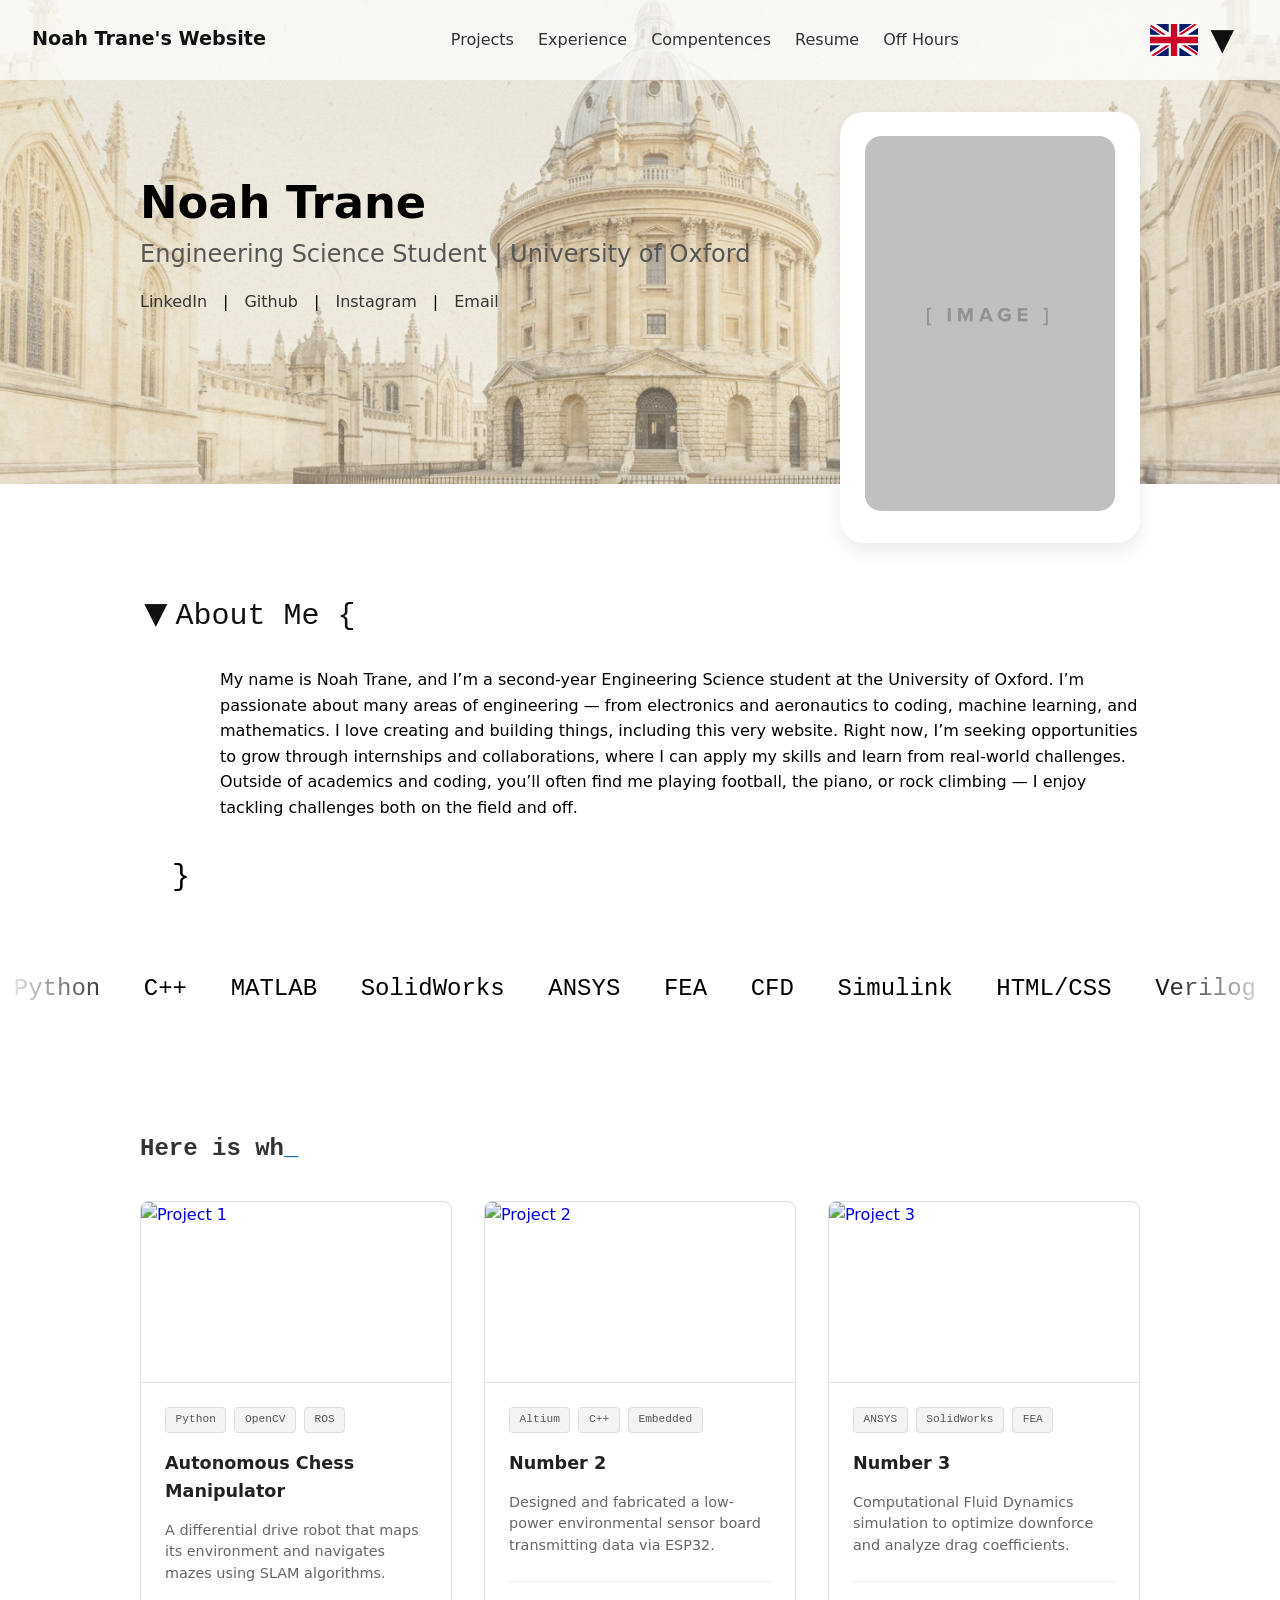
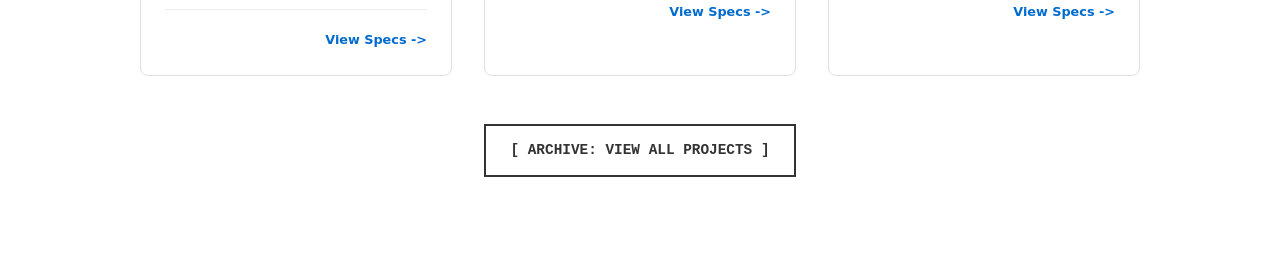
==== commit 4536c706: "Replace site with website2" ====
--- a/index.html
+++ b/index.html
@@ -1,260 +1,277 @@
 <!DOCTYPE html>
 <html lang="en">
 <head>
+
+  <!-- Google tag (gtag.js) -->
+<script async src="https://www.googletagmanager.com/gtag/js?id=G-CSNEFTD6YZ"></script>
+<script>
+  window.dataLayer = window.dataLayer || [];
+  function gtag(){dataLayer.push(arguments);}
+  gtag('js', new Date());
+
+  gtag('config', 'G-CSNEFTD6YZ');
+</script>
+
   <meta charset="UTF-8" />
-  <meta name="viewport" content="width=device-width, initial-scale=1.0" />
   <title>Noah Trane | Portfolio</title>
-
-  <!-- Fonts & Styles -->
-  <link href="https://fonts.googleapis.com/css2?family=Inter:wght@400;600&display=swap" rel="stylesheet">
-  <link rel="stylesheet" href="style.css" />
+  <link rel="stylesheet" href="style.css">
 </head>
 <body>
 
-  <!-- ================= NAVBAR ================= -->
-  <header>
-    
-
-    <nav class="navbar">
-      <h1 class="site-title" data-i18n="header"></h1>
-      <h1 class="logo" data-i18n="header"></h1>
-
-      <!-- Navigation Links -->
-    <ul class="nav-links">
-      <li><a href="progress.html" data-i18n="Coding-projects">Coding projects</a></li>
-      <li><a href="progress.html" data-i18n="Research">Research</a></li>
-      <li><a href="progress.html" data-i18n="Experience">Experience</a></li>
-      <li><a href="progress.html" data-i18n="Electronics">Electronics</a></li>
-      <li><a href="CV.pdf" target="_blank" data-i18n="CV">CV</a></li>
-
-      <li><a class="mobile-lang" href="#" id="langToggle" data-i18n="Language">Language</a></li>
-
-      <li class="dropdown">
-        <button class="drop-btn">
-          <span data-i18n="More">More</span>
-          <span class="arrow">▼</span>
-        </button>
-        <ul class="drop-menu">
-          <li><a href="progress.html" data-i18n="Personal">Personal</a></li>
-          <li><a href="progress.html">Hobbies</a></li>
-          <li><a href="progress.html">Blog</a></li>
-          <li><a href="progress.html">Random Stuff</a></li>
-          <li><a href="#contact" data-i18n="contact">Contact</a></li>
+  <!--- NAVBAR -->
+  <nav id="navbar">
+    <div class="logo" data-i18n="site_name"></div>
+    <ul class="links">
+      
+         <li><a href="#projects" data-i18n="project"></a></li>
+        <li><a href="#projects" data-i18n="experience"></a></li>
+        <li><a href="#contact" data-i18n="skills"></a></li>
+        <li><a href="CV.pdf" target="_blank" data-i18n="resume"></a></li>
+        <li><a href="#contact" data-i18n="personal"></a></li>
+
+      </ul>
+
+        <!--Language switcher-->
+        <div class="lang-switcher">
+      <button class="lang-btn">
+        <img src="uk.png" alt="UK" class="flag main-flag">
+        <span class="arrow">▼</span>
+      </button>
+      <ul class="lang-menu">
+        <li><button><img src="uk.png" alt="UK" class="flag"></button></li>
+        <li><button><img src="france.png" alt="France" class="flag"></button></li>
+      </ul>
+    </div>
+
+      <!-- Hamburger Menu -->
+      <button class="hamburger"><span></span></button>
+
+  </nav>
+
+  <!--- HERO -->
+  <section class="hero">
+    <div class="hero-inner">
+      <!-- Left side text -->
+      <div class="hero-content">
+        <h1 data-i18n="name"></h1>
+        <h2 data-i18n="bio"></h2>
+
+
+         <!---Social links-->
           
-        </ul>
-      </li>
-    </ul>
-
-
-      <!-- Right Side: Socials, Hamburger, Language -->
-      <div class="navbar-right">
-
-        <!-- Social Links -->
+         
         <div class="social-links">
-          <a href="https://www.linkedin.com/in/noahtrane" target="_blank"><img src="linkedin.png" alt="LinkedIn"></a>
-          <a href="https://github.com/noahtrane" target="_blank"><img src="github.png" alt="GitHub"></a>
-          <a href="https://www.instagram.com/noah_trane/" target="_blank"><img src="instagram.png" alt="Instagram"></a>
+          <a href="https://www.linkedin.com/in/noahtrane" target="_blank">LinkedIn</a>
+          |
+          <a href="https://github.com/noahtrane" target="_blank">Github</a>
+          |
+          <a href="https://www.instagram.com/noah_trane/" target="_blank">Instagram</a>
+          |
+          <a href="mailto:noah.trane@gmail.com">Email</a>
         </div>
-
-        <!-- Hamburger Menu -->
-        <button class="hamburger"><span></span></button>
-
-        <!-- Language Switcher -->
-        <div class="lang-switcher">
-          <button class="lang-btn">
-            <img src="uk.png" alt="UK" class="flag main-flag">
-            <span class="arrow">▼</span>
-          </button>
-          <ul class="lang-menu">
-            <li><button><img src="uk.png" alt="UK" class="flag"></button></li>
-            <li><button><img src="france.png" alt="France" class="flag"></button></li>
-          </ul>
+       
+
+      </div>
+
+
+
+     
+
+      <!-- Right side card -->
+      <div class="hero-card">
+        <div class="hero-photo">
+          <!-- placeholder image now, replace with your photo later -->
+          <img src="placeholder.jpg" alt="Noah Trane portrait">
         </div>
       </div>
-    </nav>
-  </header>
-
-  <!-- ================= MAIN CONTENT ================= -->
-  <main>
-
-    <!-- HERO -->
-    <section class="hero"></section>
-
-    <!-- ABOUT ME -->
+    </div>
+  </section>
+
+  <!--- MAIN -->
+<section class="about">
+  <button class="about-toggle open" >
+    <span class="arrow">▶</span>
+    <span data-i18n="about_title"></span>
+    <span class="dots">…</span> 
+    <span class="bracket-before">}</span>
+  </button>
+
   
-<section id="about">
+  <div class="about-content open">
+    <p data-i18n="about_text"></p>
   
 
-  <div class="about-card">
-    <h2 data-i18n="about_title">About Me</h2>
-    <p data-i18n="about">
-      I’m Noah — a curious builder who loves coding, research, and turning ideas
-      into projects. From electronics to algorithms, I enjoy working at the
-      intersection of creativity and technology. Always exploring, always
-      learning.
-    </p>
   </div>
+  
+
+  <!-- Closing brace at bottom -->
+  <div class="closing-brace"><span>}</span></div>
 </section>
-
-
-    <!-- CODING PROJECTS -->
-    <section id="projects" class="projects">
-      <h2 data-i18n="coding_title"></h2>
-      <div class="project-scroll">
-
-        <!-- Basketball Game -->
-        <a href="https://github.com/noahtrane/Basketball-game" target="_blank" class="project-card">
-          <img src="basketball2.png" alt="MATLAB Game Screenshot">
-          <h3 data-i18n="basketball_title"></h3>
-          <p data-i18n="basketball"></p>
+  <!-- Skills line -->
+      <div class="tech-marquee">
+        <div class="marquee-track">
+          
+        <div class="marquee-group">
+          <span class="tech-tag">Python</span>
+          <span class="tech-tag">C++</span>
+          <span class="tech-tag">MATLAB</span>
+          <span class="tech-tag">SolidWorks</span>
+          <span class="tech-tag">ANSYS</span>
+          <span class="tech-tag">FEA</span>
+          <span class="tech-tag">CFD</span>
+          <span class="tech-tag">Simulink</span>
+          <span class="tech-tag">HTML/CSS</span>
+          <span class="tech-tag">Verilog</span>
+          <span class="tech-tag">ROS</span>
+          <span class="tech-tag">Arduino</span>
+          <span class="tech-tag">PCB Design</span>      
+          <span class="tech-tag">Rapid Prototyping</span> 
+          <span class="tech-tag">PyTorch</span>
+          <span class="tech-tag">OpenCV</span>
+          <span class="tech-tag">NumPy</span>
+          <span class="tech-tag">React</span>
+          <span class="tech-tag">JavaScript</span>
+          <span class="tech-tag">Git</span>             
+          <span class="tech-tag">Linux</span>
+          <span class="tech-tag">OnShape</span>
+          
+          </div>
+
+          <div class="marquee-group" aria-hidden="true">
+          <span class="tech-tag">Python</span>
+          <span class="tech-tag">C++</span>
+          <span class="tech-tag">MATLAB</span>
+          <span class="tech-tag">SolidWorks</span>
+          <span class="tech-tag">ANSYS</span>
+          <span class="tech-tag">FEA</span>
+          <span class="tech-tag">CFD</span>
+          <span class="tech-tag">Simulink</span>
+          <span class="tech-tag">HTML/CSS</span>
+          <span class="tech-tag">Verilog</span>
+          <span class="tech-tag">ROS</span>
+          <span class="tech-tag">Arduino</span>
+          <span class="tech-tag">PCB Design</span>      
+          <span class="tech-tag">Rapid Prototyping</span> 
+          <span class="tech-tag">PyTorch</span>
+          <span class="tech-tag">OpenCV</span>
+          <span class="tech-tag">NumPy</span>
+          <span class="tech-tag">React</span>
+          <span class="tech-tag">JavaScript</span>
+          <span class="tech-tag">Git</span>             
+          <span class="tech-tag">Linux</span>
+          <span class="tech-tag">OnShape</span>
+          </div>
+
+        </div>
+      </div>
+
+
+      <!-- Project cards-->
+<section class="projects-section">
+    
+  <div class="section-header">
+      <h2 class="mono-heading">
+          <span id="typewriter-text" data-i18n="project_title"></span><span class="blinking-cursor">_</span>
+      </h2>
+  </div>
+
+    <div class="projects-grid">
+
+        <a href="#link-to-project-1" class="project-card">
+            <div class="card-image-wrapper">
+                <img src="https://placehold.co/600x400/e0e0e0/afafaf?text=Project+Image" alt="Project 1">
+            </div>
+            <div class="card-content">
+                <div class="card-tags">
+                    <span class="mini-tag">Python</span>
+                    <span class="mini-tag">OpenCV</span>
+                    <span class="mini-tag">ROS</span>
+                </div>
+                <h3 data-i18n="project-1-title"></h3>
+                <p>A differential drive robot that maps its environment and navigates mazes using SLAM algorithms.</p>
+                <div class="card-footer">
+                    <span class="view-link mono-text">View Specs -></span>
+                </div>
+            </div>
         </a>
 
-        <!-- Spotify Wrapped -->
-        <a href="https://github.com/noahtrane/Spotify-wrapped" target="_blank" class="project-card">
-          <img src="spotify.jpg" alt="Spotify project screenshot">
-          <h3 data-i18n="spotify_title"></h3>
-          <p data-i18n="spotify"></p>
+        <a href="#link-to-project-2" class="project-card">
+            <div class="card-image-wrapper">
+                <img src="https://placehold.co/600x400/e0e0e0/afafaf?text=PCB+Design" alt="Project 2">
+            </div>
+            <div class="card-content">
+                <div class="card-tags">
+                    <span class="mini-tag">Altium</span>
+                    <span class="mini-tag">C++</span>
+                    <span class="mini-tag">Embedded</span>
+                </div>
+                <h3 data-i18n="project-2-title"></h3>
+                <p>Designed and fabricated a low-power environmental sensor board transmitting data via ESP32.</p>
+                <div class="card-footer">
+                    <span class="view-link mono-text">View Specs -></span>
+                </div>
+            </div>
         </a>
 
-        <!-- More Projects -->
-        <a href="https://github.com/noahtrane" target="_blank" class="project-card">
-          <img src="poker.jpg" alt="Placeholder">
-          <h3 data-i18n="and-more-title"></h3>
-          <p data-i18n="and-more"></p>
+        <a href="#link-to-project-3" class="project-card">
+            <div class="card-image-wrapper">
+                <img src="https://placehold.co/600x400/e0e0e0/afafaf?text=Simulation" alt="Project 3">
+            </div>
+            <div class="card-content">
+                <div class="card-tags">
+                    <span class="mini-tag">ANSYS</span>
+                    <span class="mini-tag">SolidWorks</span>
+                    <span class="mini-tag">FEA</span>
+                </div>
+                <h3 data-i18n="project-3-title"></h3>
+                <p>Computational Fluid Dynamics simulation to optimize downforce and analyze drag coefficients.</p>
+                <div class="card-footer">
+                    <span class="view-link mono-text">View Specs -></span>
+                </div>
+            </div>
         </a>
 
-        
-
-      </div>
-    </section>
-
-    <!-- CONTACT -->
-    <section id="contact" class="contact">
-      <h2 data-i18n-placeholder="contact"></h2>
-
-      <!-- Contact Form -->
-      <form class="contact-form" action="mailto:noah.trane.contact@gmail.com" method="post" enctype="text/plain">
-        <div class="form-row">
-
-          <!-- Left Inputs -->
-          <div class="form-left">
-            <input type="text" name="name" data-i18n-placeholder="placeholder_name" required>
-            <input type="email" name="email" data-i18n-placeholder="placeholder_email" required>
-            <input type="tel" name="phone" data-i18n-placeholder="placeholder_phone">
-          </div>
-
-          <!-- Right Inputs -->
-          <div class="form-right">
-            <textarea name="message" data-i18n-placeholder="placeholder_message" required></textarea>
-          </div>
-        </div>
-
-        <!-- Submit Button -->
-        <div class="form-submit">
-          <button type="submit" class="btn" data-i18n="send"></button>
-        </div>
-      </form>
-
-      <!-- Contact Links -->
-      <div class="contact-links">
-        <a href="mailto:noah.trane.contact@gmail.com"><img src="email.png" alt="email"></a>
-        <a href="https://github.com/noahtrane" target="_blank"><img src="github.png" alt="github"></a>
-        <a href="https://www.linkedin.com/in/noahtrane/" target="_blank"><img src="linkedin.png" alt="linkedin"></a>
-        <a href="https://www.instagram.com/noah_trane/" target="_blank"><img src="instagram.png" alt="Instagram"></a>
-      </div>
-    </section>
-
-
-
-<!-- ================= BUSINESS CARD ================= -->
-
-
-<div class="card-overlay"></div>
-
-<div class="card-container" id="cardContainer">
-  <div class="card">
-
-    <!-- Front -->
-    <div class="card-face card-front">
-      <h2 data-i18n="name">Noah Trane</h2>
-      <p class="bio" data-i18n="bio">Student, coder, builder.</p>
-      <p class="address" data-i18n="address">Oxford, UK</p>
-      <ul class="contact-list">
-        <li><a href="mailto:noah.trane.work@gmail.com">noah.trane.work@gmail.com</a></li>
-        <li><a href="mailto:noe.trane@sjc.ox.ac.uk">noe.trane@sjc.ox.ac.uk</a></li>
-        <li><a href="https://www.noahtrane.com">noahtrane.com</a></li>
-        <li><a href="tel:+447438757367">+44 7438 757367</a></li>
-      </ul>
     </div>
 
-    <!-- Back -->
-    <div class="card-face card-back">
-      <p class="quote" data-i18n="quote">"The best way to predict the future is to invent it."</p>
+    <div class="view-all-container">
+        <a href="/projects.html" class="tech-button">
+            [ ARCHIVE: VIEW ALL PROJECTS ]
+        </a>
     </div>
 
-  </div>
-</div>
-
-<button class="card-toggle down" id="cardToggle">
-  <span class="arrow">∨</span>
-</button>
-  </main>
+</section>
+
+
+
+
+
+
 </body>
 </html>
 
-
-
 <!-- ================= SCRIPTS ================= -->
+
 <script>
-  // --- NAVBAR SCROLLING --- //
-  const navbar = document.querySelector('.navbar');
-  let isScrolled = false;
-
-  window.addEventListener('scroll', () => {
-    const y = window.scrollY;
-
-    if (!isScrolled && y > 40) {
-      navbar.classList.add('scrolled');
-      isScrolled = true;
-    } else if (isScrolled && y < 10) {
-      navbar.classList.remove('scrolled');
-      isScrolled = false;
+
+  // --- Navbar --- //
+
+  window.addEventListener("scroll", function() {
+    const navbar = document.getElementById("navbar");
+    if (window.scrollY > 0) {
+      navbar.classList.add("scrolled");
+    } else {
+      navbar.classList.remove("scrolled");
     }
   });
 
-  // --- HAMBURGER MENU --- //
-  const hamburger = document.querySelector('.hamburger');
-  const navLinks = document.querySelector('.nav-links');
-
-  hamburger.addEventListener('click', () => {
-    navLinks.classList.toggle('show');
-    hamburger.classList.toggle('active');
-  });
-
-  // --- DROPDOWN MENU --- //
-  document.querySelectorAll('.drop-btn').forEach(dropBtn => {
-    const dropMenu = dropBtn.nextElementSibling;
-
-    dropBtn.addEventListener('click', (e) => {
-      e.stopPropagation();
-      dropMenu.classList.toggle('show');
-      dropBtn.classList.toggle('active');
-    });
-
-    document.addEventListener('click', (e) => {
-      if (!dropBtn.contains(e.target) && !dropMenu.contains(e.target)) {
-        dropMenu.classList.remove('show');
-        dropBtn.classList.remove('active');
-      }
-    });
-  });
-
-  // --- TRANSLATION SYSTEM --- //
+
+   // --- TRANSLATION SYSTEM --- //
   async function loadTranslations(lang) {
     try {
       const res = await fetch("translations.json");
       const translations = await res.json();
 
+      // Replace text content
       document.querySelectorAll("[data-i18n]").forEach(el => {
         const key = el.getAttribute("data-i18n");
         if (translations[lang] && translations[lang][key]) {
@@ -262,6 +279,7 @@
         }
       });
 
+      // Replace placeholders (inputs, textareas)
       document.querySelectorAll("[data-i18n-placeholder]").forEach(el => {
         const key = el.getAttribute("data-i18n-placeholder");
         if (translations[lang] && translations[lang][key]) {
@@ -280,15 +298,17 @@
   const langMenu = document.querySelector('.lang-menu');
   const mainFlag = langBtn.querySelector('.flag');
   const menuFlags = document.querySelectorAll('.lang-menu .flag');
-  const langToggle = document.getElementById("langToggle");
 
   let currentLang = localStorage.getItem("preferredLang") || "en";
 
-  langBtn.addEventListener('click', () => {
+  // Toggle dropdown on button click
+  langBtn.addEventListener('click', (e) => {
+    e.stopPropagation();
     langMenu.classList.toggle('show');
     langBtn.classList.toggle('active');
   });
 
+  // Close dropdown if click outside
   document.addEventListener('click', (e) => {
     if (!langBtn.contains(e.target) && !langMenu.contains(e.target)) {
       langMenu.classList.remove('show');
@@ -296,9 +316,10 @@
     }
   });
 
-  // Switch language on flag click
+  // Switch language when clicking a flag
   menuFlags.forEach(flag => {
-    flag.parentElement.addEventListener('click', () => {
+    flag.parentElement.addEventListener('click', (e) => {
+      e.stopPropagation(); // prevent menu closing too early
       const lang = flag.alt === "UK" ? "en" : "fr";
       updateLanguage(lang, flag.src, flag.alt);
       langMenu.classList.remove('show');
@@ -306,25 +327,16 @@
     });
   });
 
-  // Switch language on mobile link click
-  langToggle.addEventListener("click", (e) => {
-    e.preventDefault();
-    const newLang = currentLang === "en" ? "fr" : "en";
-    const newSrc = newLang === "en" ? "uk.png" : "france.png";
-    const newAlt = newLang === "en" ? "UK" : "France";
-    updateLanguage(newLang, newSrc, newAlt);
-  });
-
+  // Update language + flag
   function updateLanguage(lang, flagSrc, flagAlt) {
     loadTranslations(lang);
     mainFlag.src = flagSrc;
     mainFlag.alt = flagAlt;
     currentLang = lang;
     localStorage.setItem("preferredLang", lang);
-    applySimpleValidationMessage();
   }
 
-  // Default Language on load
+  // Default language on load
   const savedLang = localStorage.getItem("preferredLang");
   const defaultLang = savedLang || "en";
   updateLanguage(
@@ -333,77 +345,93 @@
     defaultLang === "en" ? "UK" : "France"
   );
 
-  // --- FORM VALIDATION --- //
-  function applySimpleValidationMessage() {
-    const msg = currentLang === "fr"
-      ? "Veuillez remplir ce champ."
-      : "Please fill in this form.";
-
-    document.querySelectorAll(".contact-form [required]").forEach(el => {
-      el.addEventListener("invalid", function () {
-        this.setCustomValidity(msg);
-      }, { capture: true });
-
-      el.addEventListener("input", function () {
-        this.setCustomValidity("");
-      });
+    // --- ABOUT ME TOGGLE --- //
+    
+const toggleBtn = document.querySelector(".about-toggle");
+const content = document.querySelector(".about-content");
+
+toggleBtn.addEventListener("click", () => {
+  toggleBtn.classList.toggle("open");
+  content.classList.toggle("open");
+});
+
+
+  // --- HAMBURGER MENU --- //
+  const hamburger = document.querySelector('.hamburger');
+  const navLinks = document.querySelector('.links');
+
+  hamburger.addEventListener('click', () => {
+    navLinks.classList.toggle('show');
+    hamburger.classList.toggle('active');
+  });
+
+  // --- DROPDOWN MENU --- //
+  document.querySelectorAll('.drop-btn').forEach(dropBtn => {
+    const dropMenu = dropBtn.nextElementSibling;
+
+    dropBtn.addEventListener('click', (e) => {
+      e.stopPropagation();
+      dropMenu.classList.toggle('show');
+      dropBtn.classList.toggle('active');
     });
-  }
-
-  document.addEventListener("DOMContentLoaded", applySimpleValidationMessage);
-
-  const form = document.querySelector(".contact-form");
-  if (form) {
-    form.addEventListener("submit", (e) => {
-      if (!form.checkValidity()) {
-        e.preventDefault();
-        form.reportValidity();
+
+    document.addEventListener('click', (e) => {
+      if (!dropBtn.contains(e.target) && !dropMenu.contains(e.target)) {
+        dropMenu.classList.remove('show');
+        dropBtn.classList.remove('active');
       }
     });
-  }
-
-  // --- BUSINESS CARD --- //
-  const cardContainer = document.getElementById("cardContainer");
-  const card = cardContainer.querySelector(".card");
-  const overlay = document.querySelector(".card-overlay");
-
-  cardContainer.addEventListener("click", (e) => {
-    if (e.target.tagName === "A") return;
-
-    if (!cardContainer.classList.contains("open")) {
-      cardContainer.classList.add("open");
-      overlay.classList.add("active");
-    } else if (!card.classList.contains("flipped")) {
-      card.classList.add("flipped");
-    } else {
-      card.classList.remove("flipped");
+  });
+
+
+  // --- THIS IS WHAT IVE BUILT --- //
+ document.addEventListener("DOMContentLoaded", function() {
+    
+    const typeTarget = document.getElementById("typewriter-text");
+    const headerElement = document.querySelector(".section-header");
+    let hasTyped = false;
+
+    function typeWriter() {
+      if (hasTyped) return;
+      hasTyped = true;
+
+      // 1. READ (The Ghost Step)
+      // We use textContent because the element is 'display: none'
+      const textToType = typeTarget.textContent; 
+
+      // 2. RESET
+      // Clear the text and make the element visible again
+      typeTarget.textContent = "";
+      typeTarget.style.display = "inline"; 
+      
+      // 3. TYPE LOOP
+      let i = 0;
+      function type() {
+        if (i < textToType.length) {
+          typeTarget.textContent += textToType.charAt(i);
+          i++;
+          setTimeout(type, 75); 
+        }
+      }
+      type();
     }
-  });
-
-  overlay.addEventListener("click", () => {
-    cardContainer.classList.remove("open");
-    card.classList.remove("flipped");
-    overlay.classList.remove("active");
-  });
-
-  // --- CARD TOGGLE BUTTON --- //
-cardToggle.addEventListener("click", () => {
-  const isCollapsed = cardContainer.classList.toggle("collapsed");
-
-  if (isCollapsed) {
-    // card is collapsed → arrow up
-    cardToggle.classList.remove("down");
-    cardToggle.classList.add("up");
-  } else {
-    // card is visible → arrow down
-    cardToggle.classList.remove("up");
-    cardToggle.classList.add("down");
-  }
-});
-
-
-
-
+
+    const observer = new IntersectionObserver((entries) => {
+      entries.forEach(entry => {
+        if (entry.isIntersecting) {
+          // Small buffer to ensure translation is ready
+          setTimeout(() => {
+              typeWriter();
+          }, 100);
+          observer.disconnect();
+        }
+      });
+    }, { threshold: 1.0 });
+
+    if (headerElement) {
+        observer.observe(headerElement);
+    }
+  });
 
 
 </script>
--- a/style.css
+++ b/style.css
@@ -1,265 +1,105 @@
-/* --------------------
-   BASE = MOBILE FIRST
-   -------------------- */
-
-
 /* BODY */
-
 body {
   margin: 0;
-  font-family: 'Inter', sans-serif;
+  font-family: system-ui, -apple-system, Segoe UI, Roboto, Arial, sans-serif;
   line-height: 1.6;
-  padding: 0;
-
-    background-image: url("phonebackground.jpg"),
-                      linear-gradient(135deg, #dceefb, #91e5f7fb);
-    background-repeat: no-repeat, no-repeat;
-    background-position: center top, center;
-    background-size: auto 700px, cover;
-
-}
+  background-color: #ffffff;
+
+  
+}
+
+main {
+  max-width: 900px;
+  margin: 0 auto;
+  padding: 2rem 1rem;
+}
+
 
 
 
 /* NAVBAR */
-header {
+
+
+/* Logo / site title always centered */
+.logo, .site-title {
+  font-weight: bold;
+  font-size: 1.2rem;
+  color: #111;
+  margin: 0 auto;
+}
+#navbar {
   position: sticky;
   top: 0;
   z-index: 1000;
-  color: white;
-}
-
-
-/* Navbar header */
-
-.navbar {
+  background: rgba(255, 255, 255, 0.7);        /* solid white so it's always visible */
+  padding: 1rem 2rem;
   display: flex;
   justify-content: space-between;
   align-items: center;
-  padding: 0.75rem 1rem;
-  background: rgba(255, 255, 255, 0.1);
-  backdrop-filter: blur(20px) saturate(180%);
-  -webkit-backdrop-filter: blur(20px) saturate(180%);
-  border: 1px solid rgba(255, 255, 255, 0.2);
-  border-radius: 12px;
-  margin: 0.5rem 1rem;
-  box-shadow: 0 8px 32px rgba(0, 0, 0, 0.1);
-  transition: all 1s ease;
-}
-
-.navbar.scrolled {
-  margin: 0;
-  border-radius: 0;
-  border-left: none;
-  border-right: none;
-   /*background: linear-gradient(135deg,
-  rgba(255, 255, 255, 0.8),
-  rgba(236, 236, 236, 0.8));*/
-  background: white;
-  backdrop-filter: blur(20px) saturate(180%);
-  -webkit-backdrop-filter: blur(20px) saturate(180%);
-  border: 1px solid rgba(255, 255, 255, 0.3);
-  
-}
-
-/* Nav links, hover, underline */
-.nav-links a {
-  text-decoration: none;
-  color: white;
-  font-weight: 500;
-  position: relative;
-}
-.nav-links a::after {
-  content: '';
+  border-bottom: 1px solid transparent; /* no line at start */
+  transition: border-color 0.25s ease, box-shadow 0.25s ease;
+  transition: 0.3s;
+}
+
+#navbar.scrolled {
+  background: rgba(255, 255, 255, 0.95);           /* solid background after scroll */
+  box-shadow: 0 2px 6px rgba(0,0,0,0.1);
+  transition: 0.3s;
+}
+
+#navbar .logo {
+  font-weight: 700;
+  font-size: 1.2rem;
+  color: #111;
+}
+
+#navbar .links {
+  display: none; /* hidden by default on small screens */
+  flex-direction: column;
+  gap: 1rem;
+  background: #fff;
   position: absolute;
-  bottom: -4px;
+  top: 100%;
   left: 0;
-  width: 0;
-  height: 2px;
-  background: #e5f7fb;
-  transition: width 0.3s;
-}
-
-/* --- Top-level links only when scrolled --- */
-.navbar.scrolled > .nav-links > li > a {
-  color: #333;
-}
-.navbar.scrolled > .nav-links > li > a:hover {
-  color: #4a6fa5;
-}
-.navbar.scrolled > .nav-links > li > a::after {
-  background: #4a6fa5;
-}
-
-/* --- Dropdown links always white on black --- */
-.drop-menu li a {
-  color: white;
-}
-.drop-menu li a:hover {
-  color: #e5f7fb;
-  background: rgba(255, 255, 255, 0.1);
-}
-.drop-menu li a::after {
+  right: 0;
+  padding: 1rem;
+  box-shadow: 0 4px 12px rgba(0,0,0,0.15);
+  border-radius: 0 0 12px 12px;
+  z-index: 2000;
+}
+
+#navbar .links {
   display: none;
-}
-.navbar.scrolled .nav-links a::after {
-  background: #4a6fa5;
-}
-
-.navbar.scrolled .logo {
-  color: #333;
-}
-.navbar.scrolled .drop-btn {
-  color: #333;
-}
-.navbar.scrolled .hamburger {
-  color: #333;
-}
-.navbar.scrolled .lang-btn {
-  color: #333;
-}
-.navbar.scrolled .lang-btn .arrow {
-  color: #333;
-}
-
-.nav-links a:hover::after {
-  width: 100%;
-}
-.nav-links > li {
-  display: flex;
-  align-items: center;
-}
-.nav-links a:hover {
-  color: #ffffff;
-}
-
-/* Stuff in navbar */
-
-.logo {
-  margin: 0 auto;
-  text-align: center;
-  font-size: 1.2rem;
-  font-weight: bold;
-  text-decoration: none;
-}
-
-.navbar .social-links img {
-  vertical-align: middle; 
-  margin-top: 2px;
-}
-
-.nav-links {
+  gap: 1.5rem;
   list-style: none;
-  gap: 1rem;
   margin: 0;
   padding: 0;
 }
 
-/* Right-hand side of navbar */
-.navbar-right {
-  display: flex;
-  align-items: center;
-  gap: 2rem;
-}
-
-/* Social links */
-.social-links img {
-  width: 2rem;
-  height: 2rem;
-  object-fit: contain;
-  cursor: pointer;
-  padding: 0.375rem;
-  border-radius: 50%;
-  background: rgba(255, 255, 255, 0.1);
-  border: 1px solid rgba(255, 255, 255, 0.2);
-  backdrop-filter: blur(10px);
-  -webkit-backdrop-filter: blur(10px);
-  transition: all 2s cubic-bezier(0.4, 0, 0.2, 1);
-}
-.social-links img:hover {
-  background: rgba(255, 255, 255, 0.2);
-  border: 1px solid rgba(255, 255, 255, 0.4);
-  transform: translateY(-3px);
-  box-shadow: 0 4px 20px rgba(0, 0, 0, 0.1);
-}
-
-/* Scrolled state for social icons */
-.navbar.scrolled .social-links img {
-  background: rgba(74, 111, 165, 0.1);
-  border: 1px solid rgba(74, 111, 165, 0.2);
-}
-.navbar.scrolled .social-links img:hover {
-  background: rgba(74, 111, 165, 0.2);
-  border: 1px solid rgba(74, 111, 165, 0.4);
-}
-
-/* Dropdown */
-
-
-.dropdown { position: relative; }
-.drop-btn {
-  background: transparent;
-  border: none;
-  color: #fff;
-  font: inherit;
-  cursor: pointer;
-  display: flex;
-  align-items: center;
-  gap: 0.3rem;
-}
-.drop-btn .arrow { transition: transform 0.3s ease; }
-.drop-menu {
-  display: none;
-  position: absolute;
-  top: 120%;
-  left: 0;
-  background: #121212;
-  border-radius: 8px;
-  list-style: none;
-  margin: 0;
-  padding: 0.5rem 0;
-  box-shadow: 0 4px 12px rgba(0,0,0,0.2);
-  min-width: 160px;
-}
-
-.drop-menu {
-  background: #121212;          /* always black */
-  border-radius: 8px;           /* keep rounded corners */
-  box-shadow: 0 4px 12px rgba(0,0,0,0.2);
-  padding: 0.5rem 0;
-  min-width: 160px;
-
-  position: absolute;
-  top: 120%;
-  left: 100%;                    /* position relative to "More" */
-  transform: translateX(-25%);  /* center it */
-  display: none;                /* hidden by default */
-  z-index: 9999;
-}
-
-
-
-.drop-menu li a {
-  display: block;
-  padding: 0.5rem 1rem;
+#navbar .links a {
   text-decoration: none;
-  color: white;
-}
-.drop-menu li a:hover { background: rgba(255,255,255,0.1); }
-.drop-menu.show { display: block; }
-.drop-btn.active .arrow { transform: rotate(180deg); }
-.drop-menu li { display: block; }
-
-/* mobile: hide nav, socials, lang */
-.nav-links { display: none; }
-.lang-switcher { display: none; }
-.navbar .social-links { display: none; }
-
-/* ==== MOBILE NAV POLISH — OVERRIDES (paste after your CSS) ==== */
-
-/* =====================
-   HAMBURGER BUTTON
-   ===================== */
+  color: #333;
+  font-size: 1rem;
+  transition: color 0.2s ease;
+  text-align: center;
+}
+
+#navbar .links a:hover {
+  color: #0a66c2;
+}
+
+/* Add line + shadow only after scroll */
+#navbar.scrolled {
+  border-bottom-color: #e6e6e6;
+  box-shadow: 0 2px 6px rgba(0,0,0,0.05);
+}
+
+
+
+
+
+/* Hamburger */
+
 .hamburger {
   position: absolute;
   left: 0.6rem;
@@ -267,18 +107,15 @@
   transform: translateY(-50%);
   width: 44px;
   height: 44px;
-  border-radius: 12px;
-  border: 1px solid rgba(255,255,255,0.35);
-  background: rgba(255,255,255,0.12);
-  backdrop-filter: blur(10px);
-  -webkit-backdrop-filter: blur(10px);
+  background: transparent;
+
   cursor: pointer;
   display: flex;
   justify-content: center;
   align-items: center;
   padding: 0;
   z-index: 1100;
-  color: white;
+  color: rgb(0, 0, 0);
 }
 
 .hamburger span,
@@ -316,16 +153,9 @@
   
 }
 
-.site-title{
-  display: none;
-}
-
-/* =====================
-   MOBILE NAV MENU
-   ===================== */
-.nav-links { display: none; }
-
-.nav-links.show {
+.links { display: none; }
+
+.links.show {
   display: flex;
   flex-direction: column;
   position: absolute;
@@ -340,15 +170,15 @@
   border-radius: 12px;
 }
 
-.nav-links.show li {
+.links.show li {
   border-bottom: 1px solid #eee;
 }
-.nav-links.show li:last-child {
+.links.show li:last-child {
   border-bottom: none;
 }
 
-.nav-links.show a,
-.nav-links.show button.drop-btn {
+.links.show a,
+.links.show button.drop-btn {
   padding: 0.9rem 1.2rem;
   text-align: left;
   font-size: 1rem;
@@ -360,79 +190,143 @@
   cursor: pointer;
 }
 
-.nav-links.show a:hover,
-.nav-links.show button.drop-btn:hover {
+.links.show a:hover,
+.links.show button.drop-btn:hover {
   background: #f5f5f5;
   color: #4a6fa5;
 }
 
 /* disable underline animation inside dropdown */
-.nav-links.show a::after { display: none; }
-
-/* =====================
-   FIX "MORE" SUBMENU ON MOBILE
-   ===================== */
-
-.nav-links.show .drop-menu {
-  position: static;        /* don't float */
-  transform: none;         /* reset weird shift */
-  background: #fff;        /* match mobile menu */
-  box-shadow: none;        /* no floating shadow */
-  border-radius: 0;        /* flush edges */
-  width: 100%;             /* full width inside */
-  padding: 0;              /* reset spacing */
-}
-
-.nav-links.show .drop-menu li a {
-  display: block;
-  padding: 0.9rem 2rem;    /* indent submenu */
-  font-size: 0.95rem;
-  color: #444;
-}
-
-.nav-links.show .drop-menu li a:hover {
-  background: #f0f0f0;
-  color: #4a6fa5;
-}
-
-/* MOBILE drop-menu when navbar is scrolled */
-
-
-
-
-
-/* Base (mobile first) */
-.mobile-lang {
-  display: block;
-}
-.mobile-lang a {
-  padding: 0.9rem 1.2rem;
-  text-align: left;
-  font-size: 1rem;
+.links.show a::after { display: none; }
+
+/* HERO */
+
+.hero {
+  margin-top: -6rem;
+  padding: 8rem 2rem 3rem;
+  
+  /* Keeps the height locked at 300px */
+  height: 500px;
+  box-sizing: border-box; 
+  
+  background: linear-gradient(#fff6c7, hsl(48, 100%, 98%));
+  background-image: url(radcam2.png);
+  background-repeat: no-repeat;
+  
+  /* Keeps the dome/top of building visible */
+  background-position: top center; 
+  
+  /* CHANGE THIS LINE */
+  background-size: cover; 
+}
+
+.hero-inner {
+  max-width: 1000px;
+  margin: 0 auto;
+  display: grid;
+  grid-template-columns: 1fr 300px; /* text | card */
+  align-items: center;
+  gap: 2rem;
+  margin: 0 auto;
+  padding: 0 2rem;  /* same inner padding left + right */
+
+}
+
+.hero-content h1 {
+  margin-top: -10rem;
+  font-size: 2.8rem;
+  margin-bottom: -1.5rem;
+}
+
+.hero-content h2 {
+  font-size: 1.5rem;
+  color: #555;
+  font-weight: 400;
+  margin-bottom: 1rem;
+}
+
+.hero-content p {
+  font-size: 1.125rem;
+  color: #333;
+  max-width: 44rem;
+  line-height: 1.6;
+}
+
+/* Card styling */
+.hero-card {
+  background: #fff;
+  border-radius: 1.5rem;
+  box-shadow: 0 8px 18px rgba(0,0,0,0.08);
+  padding: 1.5rem;
+  text-align: center;
+  transition: transform 0.3s ease;
+}
+.hero-card:hover {
+  transform: translateY(-6px);
+}
+
+
+/* Placeholder for now */
+.hero-photo {
+  width: 100%;
+  max-width: 250px;   /* control how wide the photo can get */
+  margin: 0 auto;
+}
+
+.hero-photo img {
+  width: 100%;        /* fills the container */
+  height: auto;       /* keeps proportions */
+  border-radius: 1rem;
+  object-fit: cover;  /* crops if the image is too tall */
+}
+
+/* Social links */
+
+.social-links {
+  display: flex;   /* or grid */
+  gap: 2rem;       /* controls spacing between logos */
+}
+
+/*
+.social-links img {
+  width: 2rem;
+  height: 2rem;
+  object-fit: contain;
+  cursor: pointer;
+  padding: 0.375rem;
+  border-radius: 10%;
+  background: rgba(255, 255, 255, 0.1);
+  border: 1px solid rgba(255, 255, 255, 0.2);
+  backdrop-filter: blur(10px);
+  -webkit-backdrop-filter: blur(10px);
+  transition: all 1s cubic-bezier(0.4, 0, 0.2, 1);
+}
+.social-links img:hover {
+  background: rgba(255, 255, 255, 0.2);
+  border: 1px solid rgba(255, 255, 255, 0.4);
+  transform: translateY(-1px);
+  box-shadow: 0 4px 20px rgba(0, 0, 0, 0.1);
+}
+*/ 
+
+.social-links {
+  display: flex;
+  gap: 1rem;
+  align-items: center;
+}
+
+.social-links a {
+  text-decoration: none;
+  color: #333;
   font-weight: 500;
-  color: #333;
-  text-decoration: none;
-}
-.mobile-lang a:hover {
-  background: #f5f5f5;
-  color: #4a6fa5;
-}
-
-
-.drop-menu,
-.lang-menu {
-  position: static;
-  box-shadow: none;
-}
-
-
-/* CONTACT FORM (mobile stacked) */
-.form-row {
-  flex-direction: column;
-}
-.form-right {
-  flex: unset;
-}
+  transition: color 0.2s ease;
+}
+
+.social-links a:hover {
+  color: #0a66c2;
+}
+
+
 
 /* LANGUAGUE SWITCHER */
 .lang-switcher { position: relative; }
@@ -456,13 +350,18 @@
   position: absolute;
   right: 0;
   top: 120%;
-  background: #121212;
+  background: white;
   border-radius: 8px;
   list-style: none;
   margin: 0;
   padding: 0.5rem 0;
   box-shadow: 0 4px 12px rgba(0,0,0,0.2);
 }
+
+.lang-btn .arrow {
+  color: #111;  /* default black arrow */
+}
+
 .lang-menu img {
   width: 3rem;
   height: 2rem;
@@ -480,560 +379,358 @@
 .arrow { display: inline-block; transition: transform 0.3s ease; }
 .lang-btn.active .arrow { transform: rotate(180deg); }
 
-/* About section */
-
-
-/* ABOUT SECTION */
-#about {
-  margin-top: 31.25rem;
-  display: grid;
-  grid-template-columns: 1fr;
-  gap: 2rem;
+
+
+/* --- INFINITE MARQUEE FINAL --- */
+
+.tech-marquee {
+  margin: 2rem auto 2rem auto;
+  margin-top: 2rem;
+  width: 100%;
+  max-width: 10000px;
+  outline-color: #0f0d00;
+  overflow: hidden;
+  position: relative;
+  mask-image: linear-gradient(to right, transparent, black 10%, black 90%, transparent);
+  -webkit-mask-image: linear-gradient(to right, transparent, black 10%, black 90%, transparent);
+}
+
+.tech-marquee span {
+  font-size: x-large;
+  color: black;
+}
+
+.marquee-track {
+  display: flex;
+  flex-wrap: nowrap; /* Forces them to stay in one long line */
+  width: max-content; 
+  gap: 0;
+  animation: scroll-left 40s linear infinite;
+}
+
+.marquee-group {
+  display: flex;
   align-items: center;
-  padding: 5rem 2rem;
-  text-align: center;
-  margin-bottom: -5rem;
-}
-
-#about h2 {
-  font-size: 2rem;
-  font-weight: 700;
-  margin-bottom: 1rem;
-  color: #333;
-}
-
-#about p {
-  font-size: 1.1rem;
+  gap: 1rem;
+  padding-right: 1rem; /* Must match the gap */
+}
+
+.tech-tag {
+  font-family: "JetBrains Mono", "Fira Code", monospace;
+  font-size: 0.85rem;
   color: #444;
-  line-height: 1.8;
-  margin: 0 auto;
-  max-width: 800px;
-}
-
-/* About card (glassy effect) */
-.about-card {
-  background: linear-gradient(135deg, #ffffff, #ececec);
-  backdrop-filter: blur(20px) saturate(180%);
-  -webkit-backdrop-filter: blur(20px) saturate(180%);
-  border-radius: 16px;
-  padding: 1.5rem 2rem 2rem; /* less top padding */
-  box-shadow: 0 8px 24px rgba(0,0,0,0.1);
-  transition: transform 0.5s ease;
-}
-
-.about-card:hover {
-  transform: translateY(-5px);
-}
-
-
-
-/* Main sections */
-section {
-  padding: 3rem;
-  max-width: 1000px;
-  margin: auto;
-}
-
-/* Projects */
-.projects {
-  padding: 3rem 2rem;
-  background: transparent;
-}
-
-.projects h2 {
-  text-align: center;
-  margin-bottom: 2rem;
-}
-
-/* Card styling */
+
+  padding: 0.3rem 0.8rem;               
+  border-radius: 4px;                  
+  border: 1px solid transparent;        
+  white-space: nowrap;
+  transition: all 0.2s ease;
+  cursor: default;
+}
+
+.tech-tag:hover {
+  background: #cbcbcb;
+  border-color: #cbcbcb;
+  color: #fff;
+
+}
+
+/* Pause animation on hover */
+.tech-marquee:hover .marquee-track {
+  animation-play-state: paused;
+}
+
+@keyframes scroll-left {
+  0% { transform: translateX(0); }
+  100% { transform: translateX(-50%); }
+}
+
+/* --- TECH PROJECTS SECTION --- */
+
+.projects-section {
+    max-width: 1000px; /* Matches your content width */
+    margin: 6rem auto; /* Spacing above and below */
+    padding: 0 20px;   /* Safety padding for mobile screens */
+}
+
+/* The Monospaced Header */
+.mono-heading {
+    font-family: "JetBrains Mono", "Fira Code", monospace; /* Use your mono font */
+    font-size: 1.5rem;
+    color: #333;
+    margin-bottom: 2rem;
+    display: inline-block;
+}
+
+/* The little blinking cursor effect */
+.blinking-cursor {
+    animation: blink 1s step-end infinite;
+    color: #006bcf; /* Your accent blue */
+}
+@keyframes blink { 50% { opacity: 0; } }
+
+
+/* --- THE GRID SETUP --- */
+.projects-grid {
+    display: grid;
+    /* Creates 3 equal columns that auto-stack on small screens */
+    grid-template-columns: repeat(auto-fit, minmax(280px, 1fr));
+    gap: 2rem;
+}
+
+
+/* --- THE TECH CARD DESIGN --- */
 .project-card {
-  display: block; 
-  background: linear-gradient(135deg, #ffffff, #ececec);
-  border-radius: 12px;
-  text-align: center;
-  padding: 1.5rem;
-  margin-bottom: 1.5rem;
-  box-shadow: 0 4px 12px rgba(0,0,0,0.1);
-  transition: transform 0.2s ease, box-shadow 0.2s ease;
-  text-decoration: none;
-}
-
-.project-card img {
-  width: 100%;
-  height: 180px;
-  object-fit: cover;
-  border-radius: 12px;
-  margin-bottom: 1rem;
-}
-
+    display: block; /* Makes the whole card clickable */
+    text-decoration: none;
+    background: #fff;
+    border: 1px solid #e0e0e0; /* Subtle, precise border */
+    border-radius: 8px;
+    overflow: hidden; /* Keeps image inside rounded corners */
+    transition: all 0.3s cubic-bezier(0.25, 0.8, 0.25, 1); /* "Mechanical" easing */
+    position: relative;
+    top: 0;
+}
+
+/* THE HOVER STATE (Where the magic happens) */
 .project-card:hover {
-  transform: translateY(-5px);
-  box-shadow: 0 6px 16px rgba(0,0,0,0.15);
-  transition: 0.5s;
-  border-radius: 12px;
-}
-
-.project-card,
-.project-card h3,
-.project-card p {
-  text-decoration: none;
-  color: inherit;
-}
-
-/* Default = stacked (mobile first) */
-.project-scroll {
-  display: grid;
-  grid-template-columns: 1fr;
-  gap: 1.5rem;
-}
-
-/* Contact */
-input, textarea, button {
-  font-family: inherit;
-  font-size: 1rem;
-}
-.contact {
-  max-width: 1000px;
-  margin: auto;
-  padding: 3rem 1rem;
-  text-align: center;
-}
-.form-row { display: flex; gap: 1rem; align-items: stretch; margin-bottom: 0; }
-.form-left { flex: 1; display: flex; flex-direction: column; gap: 0.5rem; }
-.form-left input {
-  padding: 0.75rem;
-  border: 1px solid #ccc;
-  border-radius: 8px;
-  font-size: 1rem;
-}
-.form-right { flex: 2; display: flex; }
-.form-right textarea {
-  flex: 1;
-  padding: 0.75rem;
-  border: 1px solid #ccc;
-  border-radius: 8px;
-  font-size: 1rem;
-  resize: none;
-}
-.form-submit { margin-top: 1rem; }
-.btn {
-  background: linear-gradient(90deg, #4a6fa5, #6a89cc);
-  color: white;
-  border: none;
-  padding: 0.8rem 2rem;
-  border-radius: 8px;
-  font-size: 1rem;
-  cursor: pointer;
-  transition: transform 0.2s ease;
-}
-.btn:hover { transform: scale(1.05); }
-.contact-links {
-  display: flex;
-  justify-content: center;
-  gap: 2rem;
-  margin-top: 1.5rem;
-}
-.contact-links img {
-  width: 40px;
-  height: 40px;
-  object-fit: contain;
-  transition: transform 0.2s ease, opacity 0.2s ease;
-  cursor: pointer;
-}
-.contact-links img:hover {
-  transform: scale(1.2);
-  opacity: 0.8;
-}
-
-.card-container,
-.card-front h2, 
-.card-front .address,
-.card-front .bio,
-.card-front a, 
-.quote{
-  display: none;
-}
-
-/* --------------------
-   LARGE PHONE SMALL TABLET
-   -------------------- */
-@media (min-width: 481px) {
-  body{
-    background-image: url("tabletbackground.jpg"),
-                      linear-gradient(135deg, #dceefb, #91e5f7fb);
-    background-repeat: no-repeat, no-repeat;
-    background-position: center top, center;
-    background-size: auto 700px, cover;
-  }
-
-  #about {
-    margin-top: 30rem;
-  }
-
-  .lang-switcher { display: block; }
-
-  .navbar .logo{
-    color:transparent;
-  }
-
-  .navbar.scrolled .logo{
-    color:transparent;
-  }
-
-  .site-title {
-  display: block;
-  position: absolute;
-  left: 50%;
-  transform: translateX(-50%);
-  font-size: 1.2rem;
-  font-weight: bold;
-  text-align: center;
-  margin: 0;
-  color: white; /* or #333 when scrolled */
-}
-
-.navbar.scrolled .site-title {
-  color: #333;
-}
-}
-
-
-/* --------------------
-   TABLET LANDSCAPE
-   -------------------- */
-@media (min-width: 768px) {
-  .project-scroll {
-    grid-template-columns: repeat(2, 1fr);
-  }
-  .social-links { display: flex; gap: 2rem; }
-}
-
-
-/* --------------------
-   DESKTOP & LAPTOP
-   -------------------- */
-@media (min-width: 1188px) {
-  body {
-    background-image: url("background.jpg"), linear-gradient(135deg, #dceefb, rgb(232, 251, 255));
-    background-repeat: no-repeat, no-repeat;
-    background-position: center top, center;
-    background-size: auto 700px, cover;
-  }
-
-    #about {
-    margin-top: 30rem;
-  }
-
-  .mobile-lang { display: none; }
-
-  .hamburger { display: none; }
-
-  .nav-links { display: flex; gap: 1rem; }
-  .navbar { display: flex; gap: 2rem; }
-  .lang-switcher { display: inline-block; }
-    
-  .lang-switcher { display: inline-block; }
-
-  .project-scroll {
-    grid-template-columns: repeat(3, 1fr);
-  }
-
-
-  .logo {
-    margin: 0;
-    font-size: 1.5rem;
-  }
-
-  .navbar {
-    margin: 1rem 2rem;
-    padding: 0.75rem 2rem;
-  }
-
-  .navbar .logo{
-    color:white;
-  }
-
-  .navbar.scrolled .logo{
-    color:black;
-  }
-
-  .site-title {
-  display: none;
-}
-
-
-  .form-row {
-    flex-direction: row;
-    align-items: stretch;
-  }
-  .form-right { flex: 2; }
-  .form-left { flex: 1; }
-
-  .drop-menu {
-    position: absolute;
-    top: 120%;
-    left: 0;
-    background: #121212;
-    border-radius: 8px;
-    box-shadow: 0 4px 12px rgba(0,0,0,0.2);
-    min-width: 160px;
-    padding: 0.5rem 0;
-    display: none;
-  }
-
-  .drop-menu.show {
-    display: block;
-  }
-
-  /* ====== BUSINESS CARD WIDGET (MINIMAL) ====== */
-
-  .card-container,
-  .card-front h2, 
-  .card-front .address,
-  .card-front .bio,
-  .card-front a,
-  .quote{
-    display: block;
-  }
-
-  /* overlay */
-  .card-overlay {
-    position: fixed;
-    inset: 0;
-    background: rgba(0,0,0,0.4);
-    opacity: 0;
-    pointer-events: none;
-    transition: opacity 0.3s ease;
-    z-index: 999;
-  }
-  .card-overlay.active {
-    opacity: 1;
-    pointer-events: auto;
-  }
-
-  /* container */
-  .card-container {
-    position: fixed;
-    bottom: -250px;
-    right: -380px;
-    width: 525px;
-    height: 300px;
-    cursor: pointer;
-    z-index: 1000;
-    transition: right 0.6s ease, bottom 0.6s ease, transform 0.6s ease;
-  }
-
-  /* open = slide into center */
-  .card-container.open {
-    bottom: 50%;
-    right: 50%;
-    transform: translate(50%, 50%);
-  }
-
-  /* card */
-  .card {
+    border-color: #006bcf; /* Border turns blue */
+    box-shadow: 0 12px 24px -10px rgba(0, 107, 207, 0.2); /* Blueish shadow */
+    top: -5px; /* Lifts up slightly */
+}
+
+
+/* Image Handling */
+.card-image-wrapper {
+    height: 180px;
+    overflow: hidden; /* Crucial for the zoom effect */
+    border-bottom: 1px solid #e0e0e0;
+}
+
+.card-image-wrapper img {
     width: 100%;
     height: 100%;
-    position: relative;
-    transform-style: preserve-3d;
-    transition: transform 0.6s ease;
-    background: #fff;
-    border-radius: 12px;
-  }
-
-  /* flip state */
-  .card.flipped {
-    transform: rotateY(180deg);
-  }
-
-  /* faces */
-  .card-face {
-    position: absolute;
-    inset: 0;
-    backface-visibility: hidden;
+    object-fit: cover;
+    transition: transform 0.5s ease; /* Smooth Zoom */
+}
+
+.project-card:hover .card-image-wrapper img {
+    transform: scale(1.05); /* Subtle zoom on hover */
+}
+
+
+/* Content Styling */
+.card-content {
+    padding: 1.5rem;
+}
+
+/* Mini Tags (A smaller version of your main marquee tags) */
+.card-tags {
     display: flex;
-    justify-content: center;
-    align-items: center;
-    border-radius: 12px;
-  }
-
-  /* front = blank white */
-  .card-front {
-    background: url("radcam.png");
-    background-repeat: no-repeat;
-    background-position: bottom;
-    background-size: 100%;
+    gap: 0.5rem;
+    margin-bottom: 1rem;
+}
+
+.mini-tag {
+    font-family: "JetBrains Mono", monospace;
+    font-size: 0.7rem;
+    color: #555;
+    background: #f4f4f4;
+    padding: 0.2rem 0.6rem;
+    border-radius: 4px;
+    border: 1px solid #ddd;
+}
+
+/* Titles and Text */
+.card-content h3 {
+    margin: 0 0 0.5rem 0;
+    color: #222;
+    font-size: 1.1rem;
+}
+
+.card-content p {
+    color: #666;
+    font-size: 0.9rem;
+    line-height: 1.5;
+    margin-bottom: 1.5rem;
+}
+
+/* The "View Specs" footer link */
+.card-footer {
+    border-top: 1px solid #eee;
+    padding-top: 1rem;
+    text-align: right;
+}
+
+.view-link {
+    font-size: 0.8rem;
+    color: #006bcf;
+    font-weight: 600;
+    transition: all 0.2s ease;
+}
+.project-card:hover .view-link {
+    letter-spacing: 1px; /* Subtle letter expansion on hover */
+}
+
+
+/* --- THE "VIEW ALL" TECH BUTTON --- */
+.view-all-container {
+    text-align: center;
+    margin-top: 3rem;
+}
+
+.tech-button {
+    display: inline-block;
+    font-family: "JetBrains Mono", monospace;
+    text-decoration: none;
     color: #333;
-    display: flex;
-    flex-direction: column;
-    justify-content: flex-start;
-    align-items: flex-start;
-    padding: 1.5rem 2rem;
-    text-align: left;
-  }
-
-  .card-front h2 {
-    text-align: center;
-    align-self: center;
-    top: 1rem;
-    margin: 0;
-    font-size: 1.6rem;
+    border: 2px solid #333; /* Solid tech border */
+    padding: 0.8rem 1.5rem;
+    font-size: 0.9rem;
     font-weight: 600;
-  }
-
-  .card-front .bio {
-    align-self: center;
-    margin: 0.5rem 0 0;
-    font-size: 1rem;
-    color: #555;
-    text-align: center;
-  }
-
-  .card-front .address {
-    align-self: center;
-    margin: 0.5rem 0 -0.5rem;
-    font-size: 0.8rem;
-    color: #555;
-    text-align: center;
-  }
-
-  .card-front a{
-    text-align: left;
-    font-size: 0.8rem;
-    color: #555;
-  }
-
-  .card-back {
-    background: url("bod.png");
-    background-repeat: no-repeat;
-    background-position: center;
-    background-size: 100%;
-    transform: rotateY(180deg);
-    padding: 1.5rem 2rem;
-    display: flex;
-    flex-direction: column;
-    text-align: left;
-    align-items: center; 
-  }
-
-  .card-back .quote {
-    position: relative;
-    align-items: center; 
-    z-index: 1;
-    font-size: 1rem;
-    font-style: italic;
-    text-align: center;
-    color: #505050;
-    max-width: 90%;
-    line-height: 1.4;
-  }
-
-  .card-back .quote::after {
-    content: "— Alan Kay"; 
-    display: block;
-    margin-top: 0.5rem;
-    font-size: 0.8rem;
-    font-style: normal;
-    color: #000000;
-  }
-
-  .contact-list {
-    list-style: none;
-    padding: 0;
-    margin: 1rem 0 0;
-  }
-
-  .contact-list li {
-    margin: 0.3rem 0;
-    font-size: 0.95rem;
-    color: #444;
-  }
-
-  .contact-list a {
-    color: #333;
-    text-decoration: none;
-    transition: color 0.3s ease;
-  }
-
-  .contact-list a:hover {
-    color: #2b4f72;
-    text-decoration: underline;
-  }
-
-  .card-back .tagline {
-    margin-top: auto;
-    font-size: 0.9rem;
-    color: #666;
-    font-style: italic;
-    text-align: center;
-  }
-
-/* container lives docked bottom-right by default */
-
-
-/* open = center the card (flip happens on .card) */
-
-
-/* collapsed = slide the whole widget down and fade it
-   IMPORTANT: we never apply .collapsed at the same time as .open (see JS) */
-.card-container.collapsed {
-  transform: translateY(140%);
-  opacity: 0;
-  pointer-events: none;
-  transition: 3s;
-}
-
-/* --- Arrow button behavior --- */
-.card-toggle {
-  position: fixed;
-  right: 10px;
-  bottom: 150px;
-  transition: bottom 0.6s ease;
+    transition: all 0.3s ease;
+    background: transparent;
+}
+
+.tech-button:hover {
+    background: #333;
+    color: #fff;
+    box-shadow: 4px 4px 0px #006bcf; /* A "hard" digital shadow */
+    transform: translate(-2px, -2px);
+}
+
+#typewriter-text {
+    /* Ensures the blinking cursor sits right next to the text */
+    display: none; 
+}
+
+
+/* ABOUT ME */
+
+.about{
+  max-width: 1000px;   /* same as hero */
+  margin: 0 auto;      /* centers the section */
+  margin-top: 2rem;
+  padding: 2rem;       /* optional spacing inside */
+  text-align: left;    /* keep text left aligned */
+
+}
+.about h2 {
+  font-family: "JetBrains Mono", "Fira Code", monospace;
+}
+
+.about p {
+  margin-left: 3rem;
+
+}
+
+.about span {
+  margin-top: 3rem;
+  font-family: "JetBrains Mono", "Fira Code", monospace;
+  font-size: 30px;
+}
+
+
+.about-toggle {
+  background: none;
   border: none;
-  background: transparent;
-  padding: 0;
+  font-family: "JetBrains Mono", monospace;
+  font-size: 1.5rem;
   cursor: pointer;
+  color: #111;
   display: flex;
   align-items: center;
-  justify-content: center;
-}
-
-
-
-/* When card is open → hide arrow */
-.card-container.open ~ .card-toggle {
+  gap: 0.4rem;
+  
+}
+
+/* arrow rotation */
+.about-toggle .arrow {
+  transition: transform 0.3s ease;
+}
+.about-toggle.open .arrow {
+  transform: rotate(90deg);
+}
+
+.dots,
+.bracket-before,
+.bracket-after {
+  font-family: "JetBrains Mono", monospace;
+  font-size: 1.5rem;  /* keep consistent size */
+  line-height: 1;     /* makes vertical alignment tighter */
+}
+
+.bracket-after {
+  display: none; /* hidden by default */
+}
+
+.about-toggle.open .dots,
+.about-toggle.open .bracket-before {
+  display: none; /* hide when expanded */
+}
+
+.about-toggle.open .bracket-after {
+  display: block; /* show when expanded */
+}
+
+
+/* content */
+.about-content {
+  max-height: 0;
+  overflow: hidden;
+  transition: max-height 0.4s ease, padding 0.4s ease;
+  padding-left: 2rem;
+}
+.about-content.open {
+  max-height: 500px; /* adjust for content */
+  padding: 1rem 0 1rem 2rem;
+}
+
+/* closing brace at the bottom */
+.closing-brace {
+  font-family: "JetBrains Mono", monospace;
+  font-size: 1.5rem;
+  margin-left: 2rem;
+  display: none;
   opacity: 0;
-  pointer-events: none;
-  transition: 0.5s;
-}
-
-.card-toggle .arrow {
-  font-size: 1.5rem;
-  color: rgba(80, 80, 80, 0.3);  /* grey + 60% opacity */
-  transition: transform 0.3s ease, color 0.3s ease;
-}
-
-/* Optional hover effect: darken slightly */
-.card-toggle:hover .arrow {
-  color: rgba(80, 80, 80, 0.85);
-}
-
-/* arrow positions */
-.card-toggle.down { bottom: 50px; } /* card visible (docked) */
-.card-toggle.up   { bottom: 0px; } /* card collapsed (or moving) */
-
-.card-toggle.up .arrow {
-  transform: rotate(180deg);
-}
-
-
-
-}
-
-
-/* --------------------
-   LARGER LAPTOP & DESKTOPS
-   -------------------- */
-@media (min-width: 1404px) {
-  .navbar .social-links { display: flex; gap: 2rem; }
-}
+  transform: translateY(-10px);
+  transition: opacity 0.3s ease, transform 0.3s ease;
+}
+
+.about-content.open + .closing-brace {
+  display: block;
+  opacity: 1;
+  transform: translateY(0);
+}
+
+/* DESKTOPS
+//////////////
+*/
+
+@media (min-width: 1188px) {
+
+    #navbar .links {
+    display: flex;         /* always visible on desktop */
+    flex-direction: row;   /* horizontal layout */
+    position: static;      /* reset absolute positioning */
+    background: transparent;
+    box-shadow: none;
+    padding: 0;
+  }
+
+  .hamburger {
+    display: none; /* hide hamburger on desktop */
+  }
+
+  @media (min-width: 1188px) {
+  .navbar {
+    justify-content: space-between; /* logo left, links right */
+  }
+
+
+  .logo { margin: 0; }              /* logo back to left */
+}
+
+  
+}
+
